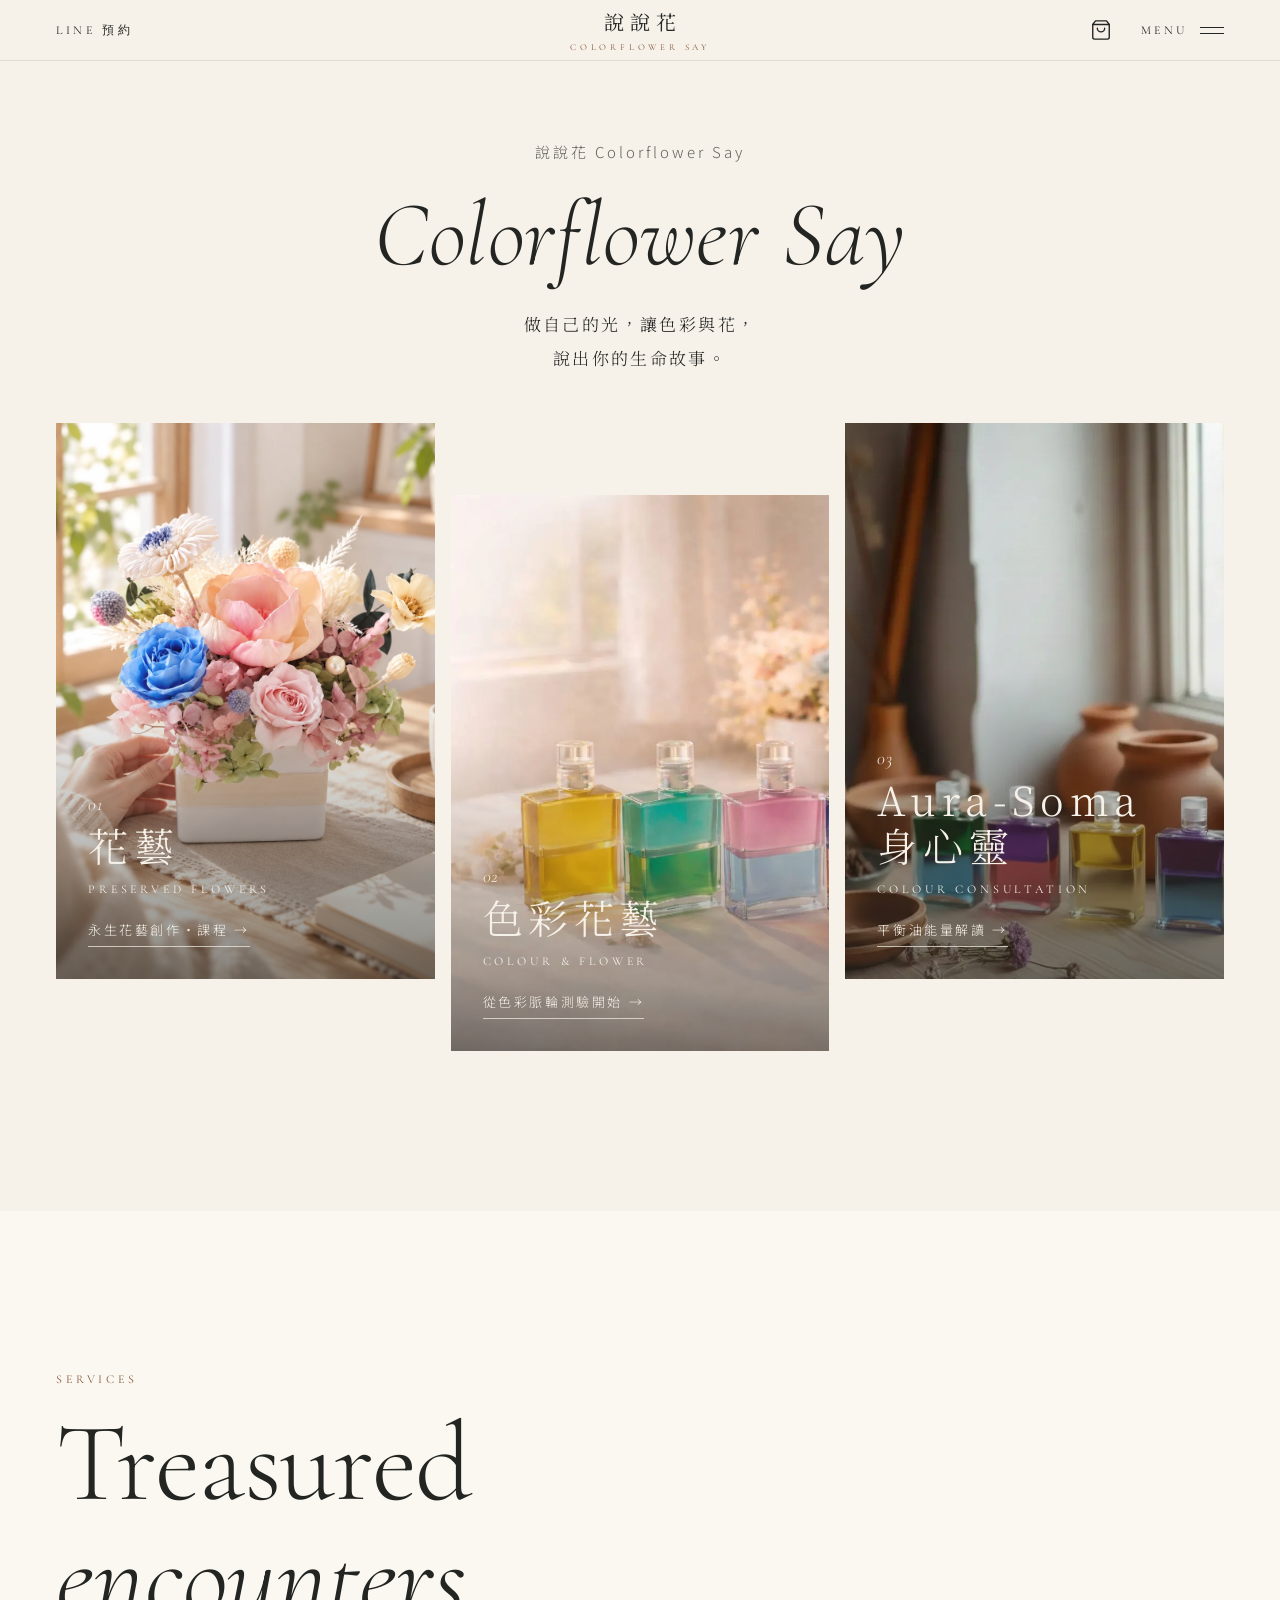
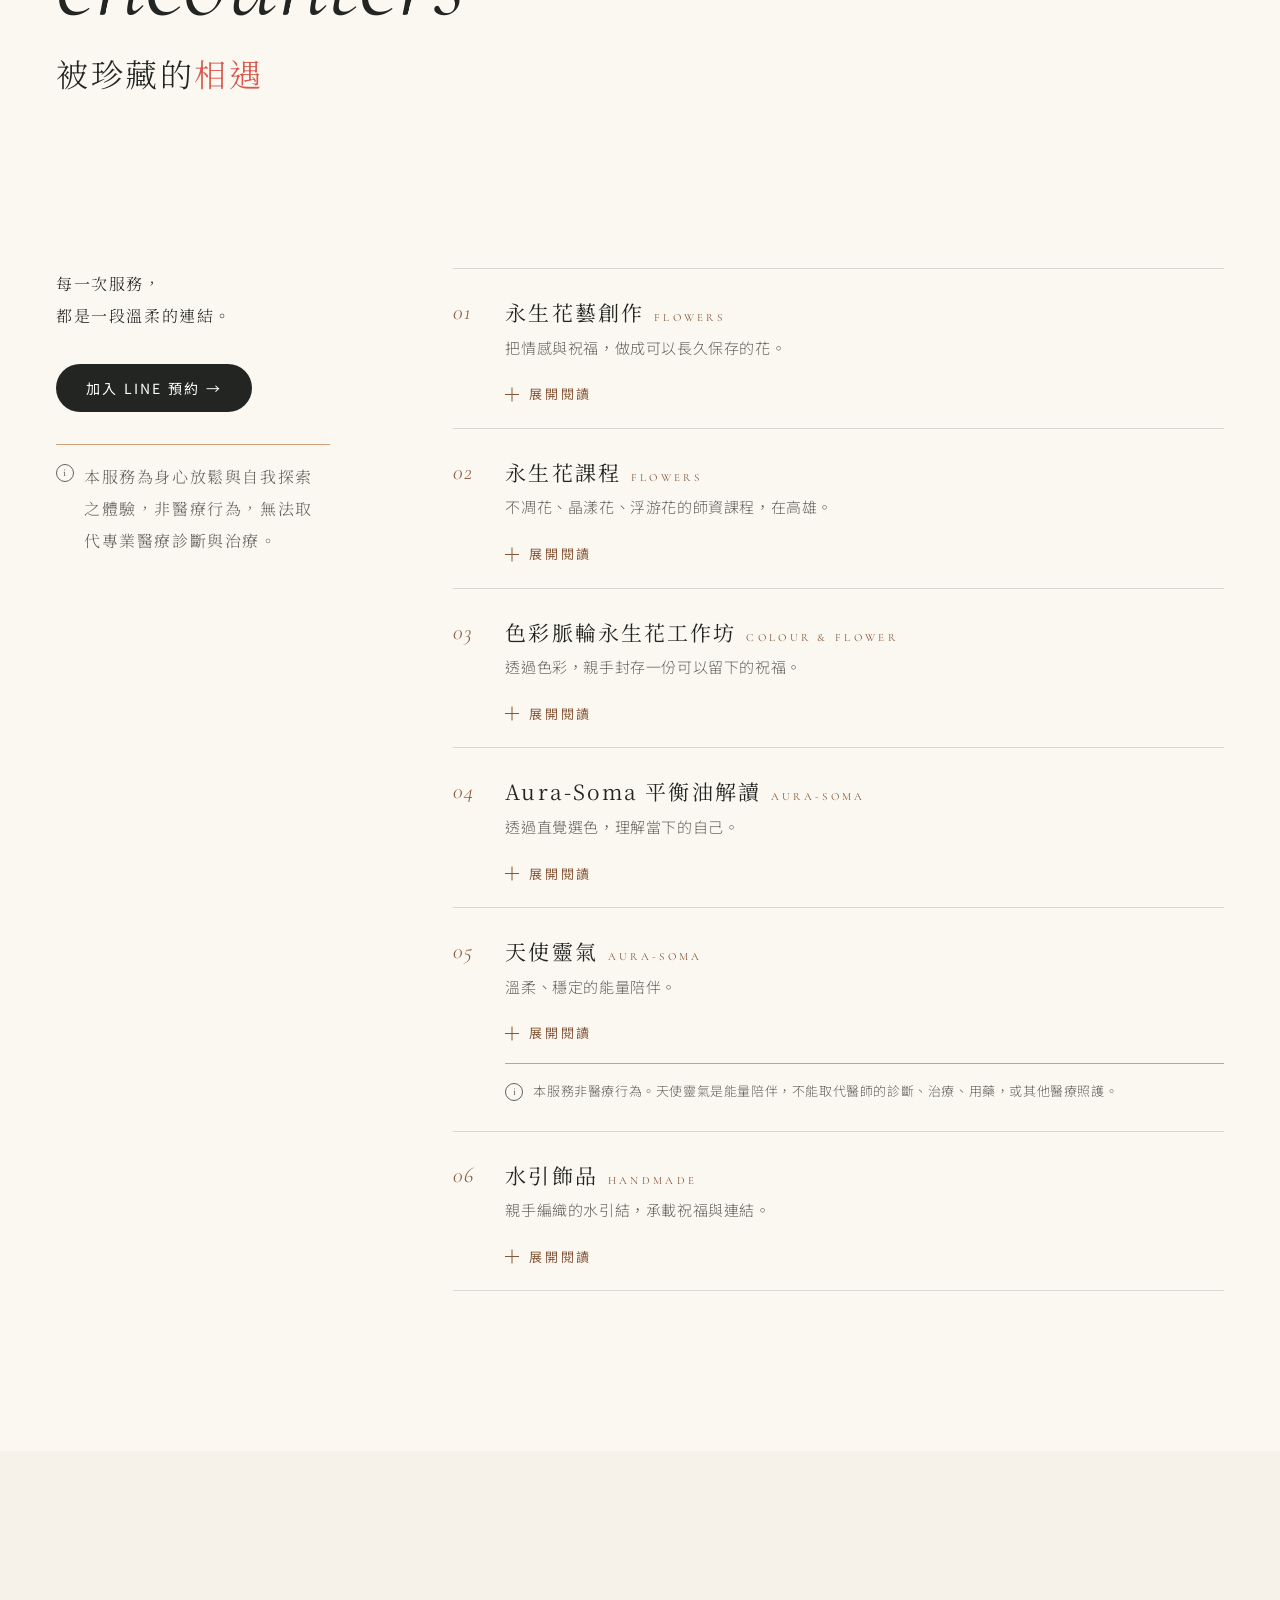
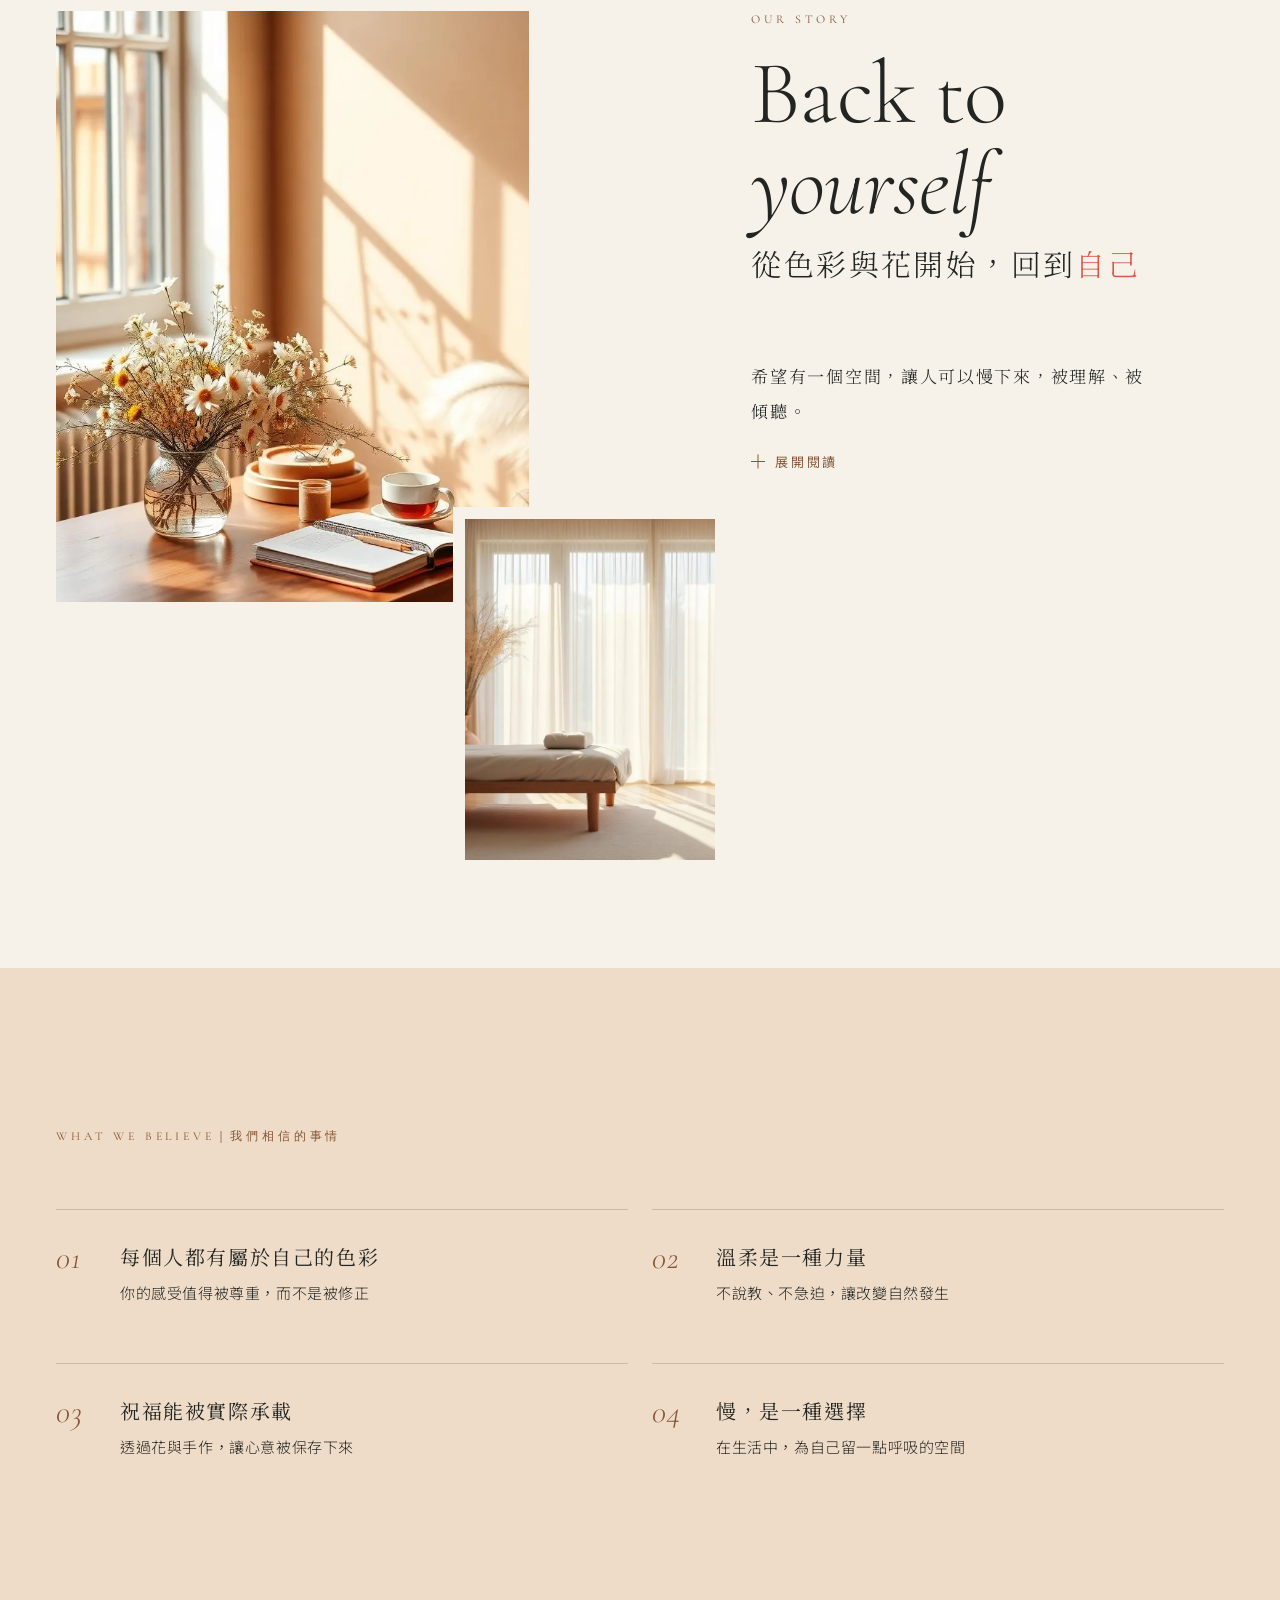
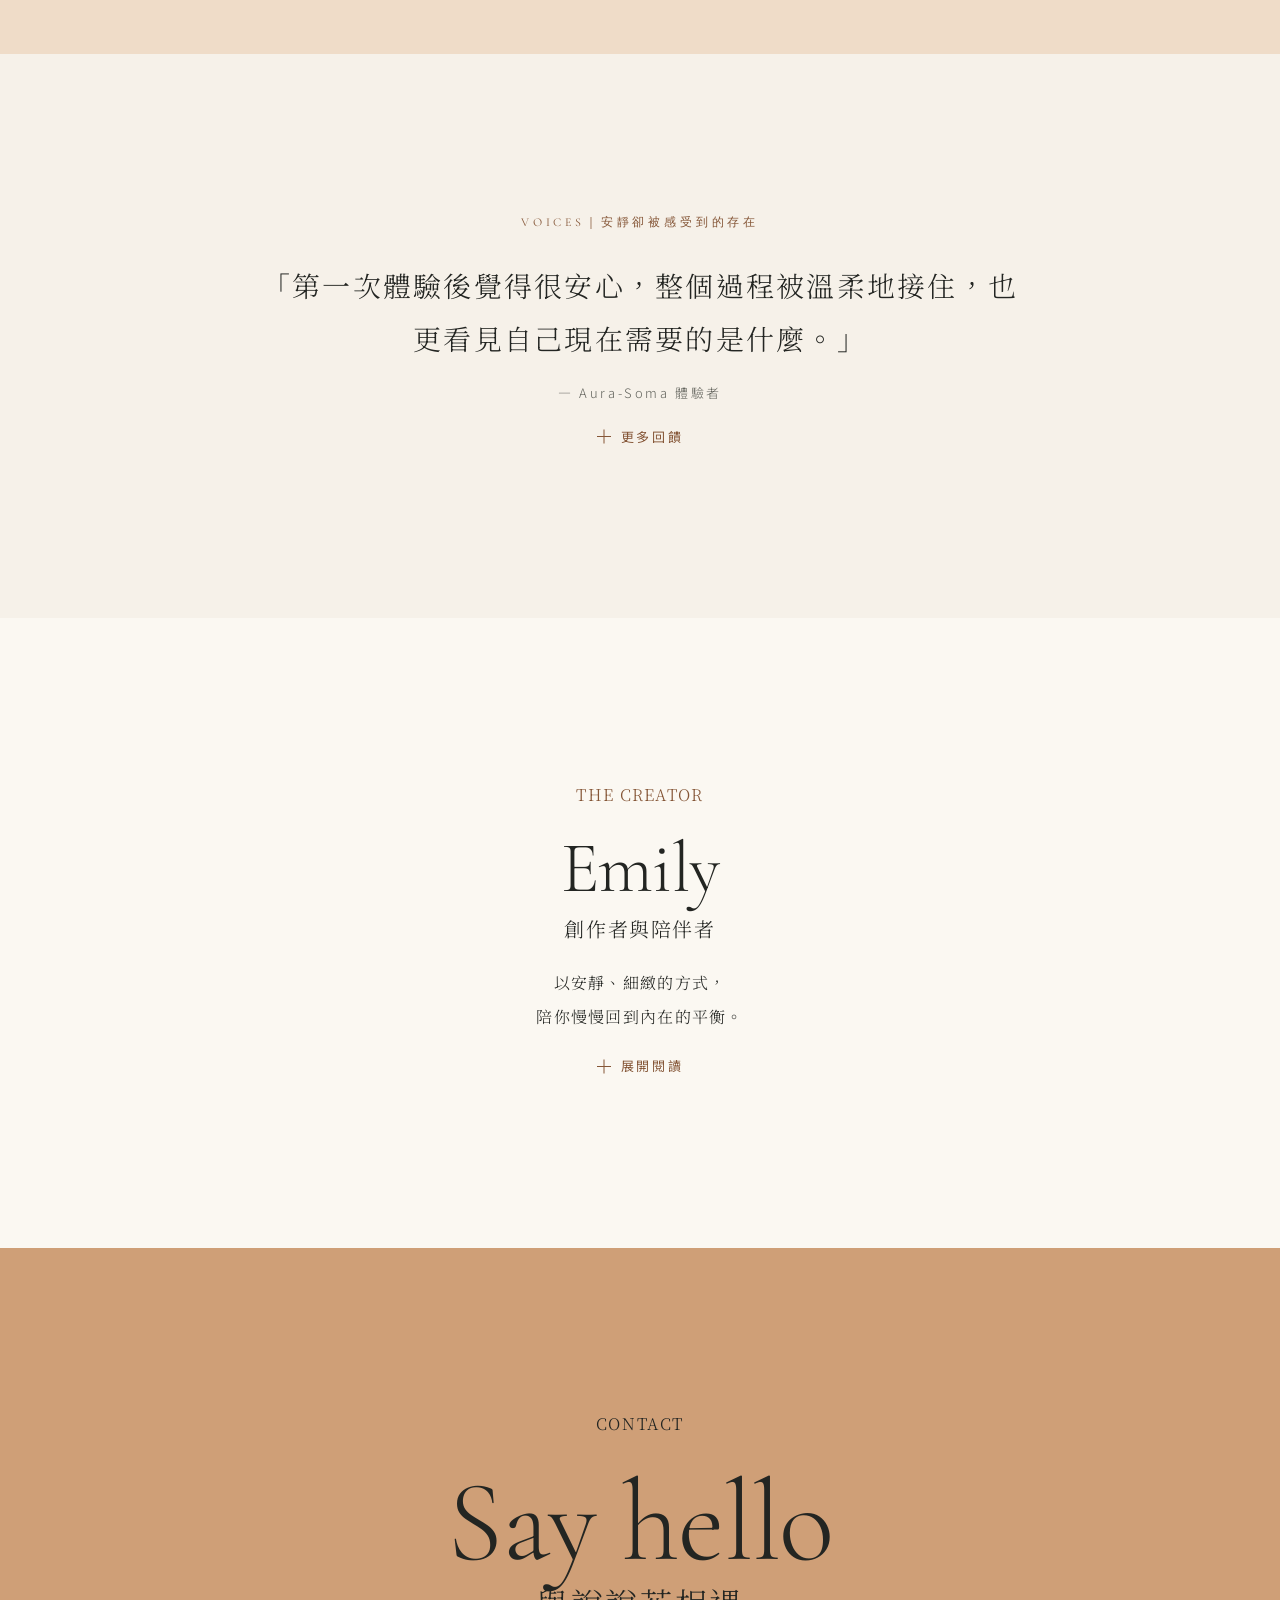
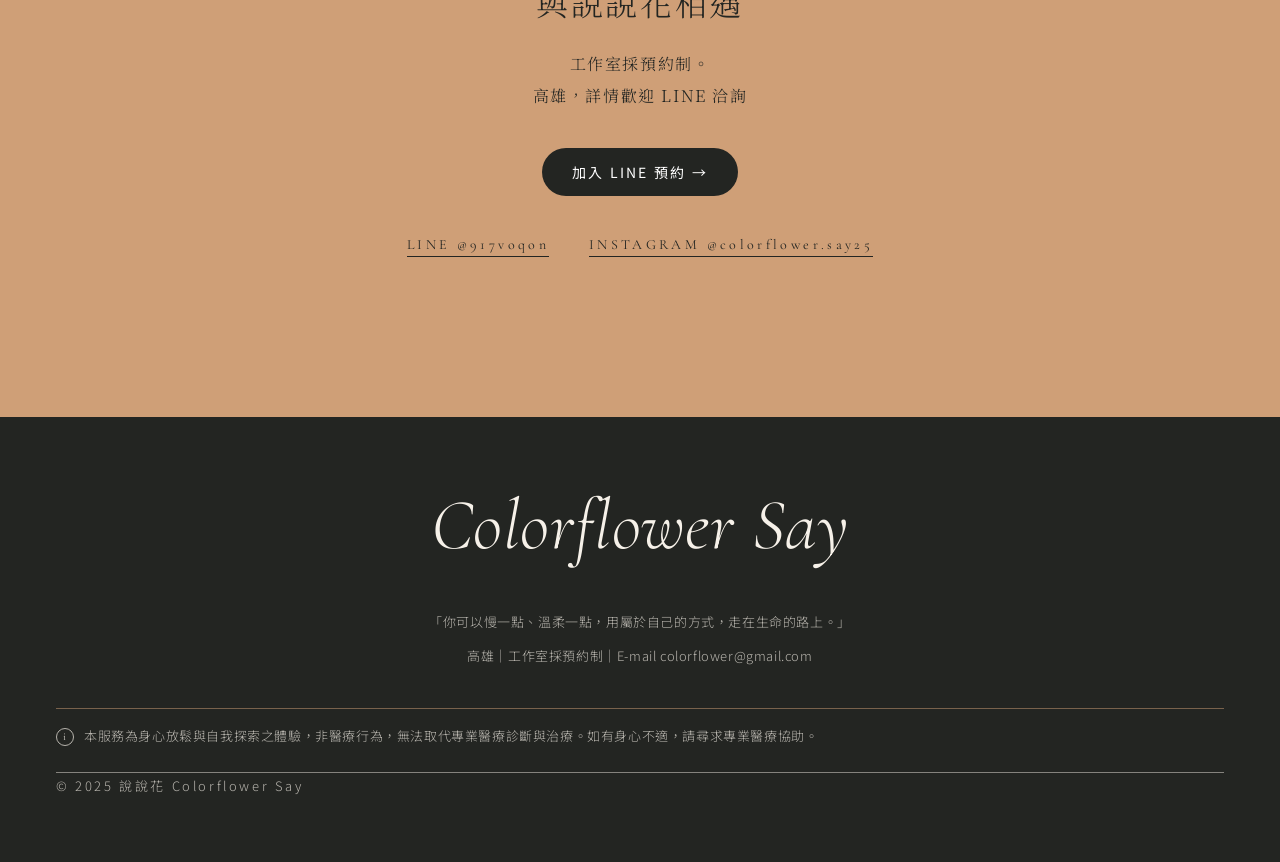
==== index.html @ 4d7b53c0 "Use colorflower@gmail.com for the studio contact email. Replace the previous address in JSON-LD, mai" ====
<!doctype html>
<html lang="zh-TW" data-root="">
  <head>
    <meta charset="UTF-8">
    <meta name="viewport" content="width=device-width, initial-scale=1.0, viewport-fit=cover">
    <script>
      (function () {
        var ua = navigator.userAgent || "";
        var mobile = /Android|iPhone|iPad|iPod|Mobile|Windows Phone|Line\/|FBAN|FBAV|FB_IAB|Instagram/i.test(ua) || (/Macintosh/.test(ua) && navigator.maxTouchPoints > 1);
        if (mobile) document.documentElement.classList.add("is-mobile");
      })();
    </script>
    <title>說說花 Colorflower Say - 做自己的光，讓色彩與花說出你的生命故事</title>
    <meta name="description" content="說說花在高雄，結合色彩能量、永生花（不凋花）手作 DIY 與祝福。透過 Aura-Soma、天使靈氣與水引，也有色彩測驗陪伴你認識自己、整理心緒。">
    <meta name="author" content="說說花 Colorflower Say">
    <meta name="p:domain_verify" content="dd0c061ab130ff6da00efb555382fbee">
    <link rel="canonical" href="https://j106226-star.github.io/colorflower-say-static/">
    <meta property="og:type" content="website">
    <meta property="og:url" content="https://j106226-star.github.io/colorflower-say-static/">
    <meta property="og:title" content="說說花 Colorflower Say - 做自己的光">
    <meta property="og:description" content="高雄的色彩能量、永生花（不凋花）手作與祝福品牌，陪伴你認識自己、整理心緒。">
    <meta property="og:image" content="https://j106226-star.github.io/colorflower-say-static/images/og-image.jpg">
    <meta property="og:image:width" content="1200">
    <meta property="og:image:height" content="630">
    <meta property="og:locale" content="zh_TW">
    <meta name="twitter:card" content="summary_large_image">
    <meta name="twitter:title" content="說說花 Colorflower Say - 做自己的光">
    <meta name="twitter:description" content="高雄的色彩能量、永生花（不凋花）手作與祝福品牌，陪伴你認識自己、整理心緒。">
    <meta name="twitter:image" content="https://j106226-star.github.io/colorflower-say-static/images/og-image.jpg">
    <link rel="icon" href="favicon.ico">
    <script type="application/ld+json">{"@context":"https://schema.org","@type":["LocalBusiness","Organization"],"@id":"https://j106226-star.github.io/colorflower-say-static/#organization","name":"說說花 Colorflower Say","url":"https://j106226-star.github.io/colorflower-say-static/","image":"https://j106226-star.github.io/colorflower-say-static/images/og-image.jpg","description":"說說花是高雄的服務型工作室，結合色彩能量、永生花（不凋花）手作與祝福。服務範圍在高雄，詳情歡迎 LINE 洽詢。","email":"colorflower@gmail.com","areaServed":{"@type":"City","name":"高雄"},"contactPoint":{"@type":"ContactPoint","contactType":"customer support","name":"LINE @917voqon","url":"https://line.me/R/ti/p/@917voqon","availableLanguage":"zh-TW"},"sameAs":["https://www.instagram.com/colorflower.say25","https://www.facebook.com/colorflowersay"]}</script>
    <script type="application/ld+json">{"@context":"https://schema.org","@type":"BreadcrumbList","itemListElement":[{"@type":"ListItem","position":1,"name":"首頁","item":"https://j106226-star.github.io/colorflower-say-static/"}]}</script>
    <link rel="preconnect" href="https://fonts.googleapis.com">
    <link rel="preconnect" href="https://fonts.gstatic.com" crossorigin>
    <link href="https://fonts.googleapis.com/css2?family=Cormorant+Garamond:ital,wght@0,300;0,400;0,500;1,300;1,400&family=Noto+Sans+TC:wght@300;400;500&family=Noto+Serif+TC:wght@300;400;500&display=swap" rel="stylesheet">
    <link rel="stylesheet" href="assets/site.css">
    <link rel="stylesheet" href="assets/home.css">
  </head>
  <body data-page="home">
    <header class="v4-nav">
      <div class="v4-wrap">
        <a class="v4-side" href="https://line.me/R/ti/p/@917voqon" target="_blank" rel="noopener noreferrer">LINE 預約</a>
        <a class="v4-wordmark" href="#top"><b>說說花</b><small>COLORFLOWER SAY</small></a>
        <div class="v4-nav-end">
          <a class="v4-cart" data-cart-link href="cart/" aria-label="購物車">
            <svg xmlns="http://www.w3.org/2000/svg" viewBox="0 0 24 24" fill="none" stroke="currentColor" stroke-width="1.5" stroke-linecap="round" stroke-linejoin="round" aria-hidden="true">
              <path d="M6 2 3 6v14a2 2 0 0 0 2 2h14a2 2 0 0 0 2-2V6l-3-4Z" />
              <path d="M3 6h18" />
              <path d="M16 10a4 4 0 0 1-8 0" />
            </svg>
            <span class="cart-badge" data-cart-badge hidden>0</span>
          </a>
          <button class="v4-menu-btn" id="menuOpen" type="button" aria-expanded="false" aria-controls="menu"><span>MENU</span><i></i></button>
        </div>
      </div>
    </header>

    <div class="v4-overlay" id="menu" role="dialog" aria-modal="true" aria-label="網站選單" inert>
      <div class="v4-wrap">
        <div class="v4-top">
          <span class="v4-label">Menu</span>
          <button class="v4-close" id="menuClose" type="button">CLOSE ✕</button>
        </div>
        <div class="v4-cats">
          <div class="v4-cat">
            <span class="no">01</span>
            <h2><a href="preserved-flower-courses/">Flowers</a></h2>
            <span class="v4-tc">花藝</span>
            <ul>
              <li><a href="#service-2">永生花藝創作</a></li>
              <li><a href="preserved-flower-courses/">永生花課程</a></li>
              <li><a href="mizuhiki/">水引手作飾品</a></li>
            </ul>
          </div>
          <div class="v4-cat">
            <span class="no">02</span>
            <h2><a href="chakra-quiz/">Colour &amp; Flower</a></h2>
            <span class="v4-tc">色彩花藝</span>
            <ul>
              <li><a href="chakra-quiz/">色彩脈輪測驗</a></li>
              <li><a href="preserved-flower-workshop/">【色彩脈輪 X 永生花】身心能量美學工作坊</a></li>
            </ul>
          </div>
          <div class="v4-cat">
            <span class="no">03</span>
            <h2><a href="aura-soma/">Aura-Soma</a></h2>
            <span class="v4-tc">身心靈</span>
            <ul>
              <li><a href="aura-soma/">Aura-Soma 平衡油能量解讀</a></li>
              <li><a href="angel-reiki/">天使靈氣能量療癒</a></li>
            </ul>
          </div>
        </div>
        <div class="v4-more-links">
          <a href="#story">品牌故事</a>
          <a href="#team">關於創作者</a>
          <a href="#contact">聯絡我們</a>
          <a href="https://www.instagram.com/colorflower.say25" target="_blank" rel="noopener noreferrer">Instagram</a>
        </div>
      </div>
    </div>

    <main id="top">
      <section class="v4-intro" id="hero">
        <div class="v4-wrap">
          <h1>說說花 Colorflower Say</h1>
          <p class="v4-big">Colorflower Say</p>
          <p class="v4-lead">做自己的光，讓色彩與花，<br>說出你的生命故事。</p>
        </div>
      </section>

      <div class="v4-wrap v4-panels">
        <a class="v4-panel" href="preserved-flower-courses/">
          <img src="images/flower-hero.webp" alt="窗邊桌上的粉藍永生花盆花">
          <div class="v4-cap">
            <span class="no">01</span>
            <h2>花藝</h2>
            <span class="en">Preserved Flowers</span><br>
            <span class="v4-go">永生花藝創作・課程 →</span>
          </div>
        </a>
        <a class="v4-panel mid" href="chakra-quiz/">
          <img src="images/hero.webp" alt="花材旁的彩油瓶">
          <div class="v4-cap">
            <span class="no">02</span>
            <h2>色彩花藝</h2>
            <span class="en">Colour &amp; Flower</span><br>
            <span class="v4-go">從色彩脈輪測驗開始 →</span>
          </div>
        </a>
        <a class="v4-panel" href="aura-soma/">
          <img src="images/achievements.webp" alt="陶器旁的彩油瓶">
          <div class="v4-cap">
            <span class="no">03</span>
            <h2>Aura-Soma<br>身心靈</h2>
            <span class="en">Colour Consultation</span><br>
            <span class="v4-go">平衡油能量解讀 →</span>
          </div>
        </a>
      </div>

      <section class="v4-section v4-services" id="achievements">
        <div class="v4-wrap v4-grid">
          <div class="v4-svc-head">
            <p class="v4-label">Services</p>
            <h2 class="v4-display">Treasured<br><em>encounters</em><span class="v4-tc">被珍藏的<span class="v4-coral">相遇</span></span></h2>
          </div>
          <div class="v4-svc-side">
            <div class="in">
              <p>每一次服務，<br>都是一段溫柔的連結。</p>
              <a class="v4-btn" href="https://line.me/R/ti/p/@917voqon" target="_blank" rel="noopener noreferrer">加入 LINE 預約 →</a>
              <p class="v4-disclaimer" style="margin:32px 0 0">本服務為身心放鬆與自我探索之體驗，非醫療行為，無法取代專業醫療診斷與治療。</p>
            </div>
          </div>
          <div class="v4-svc-list">
            <article class="v4-svc" id="service-2">
              <span class="no">01</span>
              <div>
                <h3>永生花藝創作<span class="v4-cat-tag">Flowers</span></h3>
                <p class="v4-teaser">把情感與祝福，做成可以長久保存的花。</p>
                <div class="v4-more" id="m1"><div><div class="v4-more-inner">
                  <p>以永生花為媒介，將情感與祝福化為可長久保存的作品。不只是送禮，更是一份被珍藏的心意。</p>
                  <p>適合用於：</p>
                  <ul>
                    <li>生日、紀念日、婚禮、畢業</li>
                    <li>自我療癒、空間佈置</li>
                    <li>傳遞難以說出口的情感</li>
                  </ul>
                  <div class="v4-acts">
                    <a class="v4-link" href="preserved-flower-courses/">花藝 →</a>
                    <a class="v4-link" href="https://line.me/R/ti/p/@917voqon" target="_blank" rel="noopener noreferrer">LINE 預約 →</a>
                  </div>
                </div></div></div>
                <button class="v4-toggle" type="button" aria-expanded="false" aria-controls="m1"><i></i><span>展開閱讀</span></button>
              </div>
            </article>
            <article class="v4-svc" id="service-courses">
              <span class="no">02</span>
              <div>
                <h3>永生花課程<span class="v4-cat-tag">Flowers</span></h3>
                <p class="v4-teaser">不凋花、晶漾花、浮游花的師資課程，在高雄。</p>
                <div class="v4-more" id="m2"><div><div class="v4-more-inner">
                  <p>日本 UDS 不凋花協會認證的師資課程，由認證講師 Emily 在高雄授課。包含不凋花製作、晶漾花與浮游花認證課程。</p>
                  <p>費用、時數與開課時間，詳情歡迎 LINE 洽詢。</p>
                  <div class="v4-acts">
                    <a class="v4-link" href="preserved-flower-courses/">課程介紹 →</a>
                    <a class="v4-link" href="https://line.me/R/ti/p/@917voqon" target="_blank" rel="noopener noreferrer">LINE 預約 →</a>
                  </div>
                </div></div></div>
                <button class="v4-toggle" type="button" aria-expanded="false" aria-controls="m2"><i></i><span>展開閱讀</span></button>
              </div>
            </article>
            <article class="v4-svc" id="service-0">
              <span class="no">03</span>
              <div>
                <h3>色彩脈輪永生花工作坊<span class="v4-cat-tag">Colour &amp; Flower</span></h3>
                <p class="v4-teaser">透過色彩，親手封存一份可以留下的祝福。</p>
                <div class="v4-more" id="m3"><div><div class="v4-more-inner">
                  <p>【色彩脈輪 X 永生花】身心能量美學工作坊。結合「脈輪能量」與「色彩心理」，把妳當下所需的狀態，轉化為實體的美學作品，長久陪伴妳的生活空間。</p>
                  <p>這堂課特別適合：</p>
                  <ul>
                    <li>追求內在成長的探索者</li>
                    <li>需要心靈留白的專業人士</li>
                    <li>重視生活美學的自媒體／品牌主</li>
                    <li>正處於人生新篇章的妳</li>
                  </ul>
                  <div class="v4-acts">
                    <a class="v4-link" href="preserved-flower-workshop/">工作坊介紹 →</a>
                    <a class="v4-link" href="https://line.me/R/ti/p/@917voqon" target="_blank" rel="noopener noreferrer">LINE 預約 →</a>
                  </div>
                </div></div></div>
                <button class="v4-toggle" type="button" aria-expanded="false" aria-controls="m3"><i></i><span>展開閱讀</span></button>
              </div>
            </article>
            <article class="v4-svc" id="service-1">
              <span class="no">04</span>
              <div>
                <h3>Aura-Soma 平衡油解讀<span class="v4-cat-tag">Aura-Soma</span></h3>
                <p class="v4-teaser">透過直覺選色，理解當下的自己。</p>
                <div class="v4-more" id="m4"><div><div class="v4-more-inner">
                  <p>透過直覺選色，理解當下的情緒狀態、內在課題與生命流動，是一段回到自己的旅程。</p>
                  <p>適合你，如果你：</p>
                  <ul>
                    <li>正處人生轉換期、情緒卡關</li>
                    <li>想更認識自己、理解內在狀態</li>
                    <li>希望被陪伴，而不是被評斷</li>
                  </ul>
                  <div class="v4-acts">
                    <a class="v4-link" href="aura-soma/">Aura-Soma →</a>
                    <a class="v4-link" href="https://line.me/R/ti/p/@917voqon" target="_blank" rel="noopener noreferrer">LINE 預約 →</a>
                  </div>
                </div></div></div>
                <button class="v4-toggle" type="button" aria-expanded="false" aria-controls="m4"><i></i><span>展開閱讀</span></button>
              </div>
            </article>
            <article class="v4-svc" id="service-3">
              <span class="no">05</span>
              <div>
                <h3>天使靈氣<span class="v4-cat-tag">Aura-Soma</span></h3>
                <p class="v4-teaser">溫柔、穩定的能量陪伴。</p>
                <div class="v4-more" id="m5"><div><div class="v4-more-inner">
                  <p>溫柔、穩定的能量陪伴方式，協助釋放壓力、安撫情緒。</p>
                  <p>適合你，如果你：</p>
                  <ul>
                    <li>長期感到疲累、緊繃或情緒低落</li>
                    <li>正在經歷失落、轉換或療癒期</li>
                    <li>想被溫柔支持，卻不想被過度干擾</li>
                  </ul>
                  <div class="v4-acts">
                    <a class="v4-link" href="angel-reiki/">天使靈氣 →</a>
                    <a class="v4-link" href="https://line.me/R/ti/p/@917voqon" target="_blank" rel="noopener noreferrer">LINE 預約 →</a>
                  </div>
                </div></div></div>
                <button class="v4-toggle" type="button" aria-expanded="false" aria-controls="m5"><i></i><span>展開閱讀</span></button>
                <p class="v4-disclaimer" style="margin:8px 0 16px">本服務非醫療行為。天使靈氣是能量陪伴，不能取代醫師的診斷、治療、用藥，或其他醫療照護。</p>
              </div>
            </article>
            <article class="v4-svc" id="service-4">
              <span class="no">06</span>
              <div>
                <h3>水引飾品<span class="v4-cat-tag">Handmade</span></h3>
                <p class="v4-teaser">親手編織的水引結，承載祝福與連結。</p>
                <div class="v4-more" id="m6"><div><div class="v4-more-inner">
                  <p>源自日本的水引結，象徵連結、祝福與緣分。每一件飾品，都是親手編織的心意。</p>
                  <ul>
                    <li>日系簡約、溫柔有力量</li>
                    <li>適合送禮或陪伴自己的小物</li>
                    <li>每一款都蘊含祝福寓意</li>
                  </ul>
                  <div class="v4-acts">
                    <a class="v4-link" href="mizuhiki/">水引飾品 →</a>
                    <a class="v4-link" href="https://line.me/R/ti/p/@917voqon" target="_blank" rel="noopener noreferrer">LINE 預約 →</a>
                  </div>
                </div></div></div>
                <button class="v4-toggle" type="button" aria-expanded="false" aria-controls="m6"><i></i><span>展開閱讀</span></button>
              </div>
            </article>
          </div>
        </div>
      </section>

      <section class="v4-section v4-story" id="story">
        <div class="v4-wrap v4-grid">
          <div class="a"><img src="images/contact.webp" alt="窗光下的木桌與花"></div>
          <div class="b"><img src="images/press.webp" alt="說說花工作室空間" style="object-position:30% 50%"></div>
          <div class="copy">
            <p class="v4-label">Our Story</p>
            <h2 class="v4-display">Back to<br><em>yourself</em><span class="v4-tc">從色彩與花開始，回到<span class="v4-coral">自己</span></span></h2>
            <p class="v4-lead">希望有一個空間，讓人可以慢下來，被理解、被傾聽。</p>
            <div class="v4-more" id="m7"><div><div class="v4-more-inner">
              <p>說說花，是一個結合 Aura-Soma 色彩能量、永生花藝創作與手作祝福的療癒品牌。陪伴你認識自己、整理心緒，為重要的時刻留下溫柔而長久的記憶。</p>
              <p>說說花誕生於對「溫柔陪伴」的相信。當人生走到轉彎處，當情緒無法被好好說出口，我們希望有一個空間，讓人可以慢下來。</p>
              <p>在說說花，色彩不只是顏色，花也不只是裝飾，而是一段與自己對話、與生命和解的過程。</p>
            </div></div></div>
            <button class="v4-toggle" type="button" aria-expanded="false" aria-controls="m7"><i></i><span>展開閱讀</span></button>
          </div>
        </div>
      </section>

      <section class="v4-section v4-beliefs" id="values">
        <div class="v4-wrap v4-grid">
          <p class="v4-label">What We Believe｜我們相信的事情</p>
          <div class="v4-bel"><span class="no">01</span><h3>每個人都有屬於自己的色彩</h3><p>你的感受值得被尊重，而不是被修正</p></div>
          <div class="v4-bel"><span class="no">02</span><h3>溫柔是一種力量</h3><p>不說教、不急迫，讓改變自然發生</p></div>
          <div class="v4-bel"><span class="no">03</span><h3>祝福能被實際承載</h3><p>透過花與手作，讓心意被保存下來</p></div>
          <div class="v4-bel"><span class="no">04</span><h3>慢，是一種選擇</h3><p>在生活中，為自己留一點呼吸的空間</p></div>
        </div>
      </section>

      <section class="v4-section v4-voices" id="voices">
        <div class="v4-wrap v4-grid">
          <div class="q">
            <p class="v4-label" style="margin-bottom:28px">Voices｜安靜卻被感受到的存在</p>
            <blockquote>「第一次體驗後覺得很安心，整個過程被溫柔地接住，也更看見自己現在需要的是什麼。」</blockquote>
            <p class="v4-small">— Aura-Soma 體驗者</p>
            <div class="v4-more" id="m8"><div><div class="v4-more-inner">
              <blockquote>「永生花藝作品比想像中更細膩，收到後一直放在房間裡，每次看到都會想起那份被祝福的感覺。」</blockquote>
              <p class="v4-small">— 永生花創作顧客</p>
              <blockquote>「Emily 的陪伴很自然，不會有壓力，反而像是在一個很安靜的空間裡慢慢整理好自己的心。」</blockquote>
              <p class="v4-small">— 工作坊參與者</p>
            </div></div></div>
            <button class="v4-toggle" type="button" aria-expanded="false" aria-controls="m8"><i></i><span>更多回饋</span></button>
          </div>
        </div>
      </section>

      <section class="v4-section v4-emily" id="team">
        <div class="v4-wrap v4-grid">
          <div class="in">
            <p class="v4-label">The Creator</p>
            <h2 class="v4-display">Emily<span class="v4-tc">創作者與陪伴者</span></h2>
            <p>以安靜、細緻的方式，<br>陪你慢慢回到內在的平衡。</p>
            <div class="v4-more" id="m9"><div><div class="v4-more-inner">
              <p>說說花由一位長期投入色彩能量、永生花藝創作與手作祝福的創作者經營。</p>
              <p>以安靜、細緻的方式，陪伴每一位來到說說花的人，在安全與不被打擾的狀態中，慢慢回到內在的平衡。</p>
              <p>不追求快速的解答，而是珍視每一段相遇的過程。在這裡，你可以放下防備，用自己的節奏，探索內在的色彩與光芒。</p>
            </div></div></div>
            <button class="v4-toggle" type="button" aria-expanded="false" aria-controls="m9"><i></i><span>展開閱讀</span></button>
          </div>
        </div>
      </section>

      <section class="v4-section v4-contact" id="contact">
        <div class="v4-wrap">
          <p class="v4-label">Contact</p>
          <h2 class="v4-display">Say hello<span class="v4-tc">與說說花相遇</span></h2>
          <p>工作室採預約制。<br>高雄，詳情歡迎 LINE 洽詢</p>
          <div style="margin-top:36px"><a class="v4-btn" href="https://line.me/R/ti/p/@917voqon" target="_blank" rel="noopener noreferrer">加入 LINE 預約 →</a></div>
          <div class="v4-chan">
            <a href="https://line.me/R/ti/p/@917voqon" target="_blank" rel="noopener noreferrer">LINE @917voqon</a>
            <a href="https://www.instagram.com/colorflower.say25" target="_blank" rel="noopener noreferrer">INSTAGRAM @colorflower.say25</a>
          </div>
        </div>
      </section>
    </main>

    <footer class="v4-foot">
      <div class="v4-wrap">
        <p class="big">Colorflower Say</p>
        <div class="cols">
          <p>「你可以慢一點、溫柔一點，用屬於自己的方式，走在生命的路上。」</p>
          <p>高雄｜工作室採預約制｜E-mail <a href="mailto:colorflower@gmail.com">colorflower@gmail.com</a></p>
        </div>
        <p class="v4-disclaimer">本服務為身心放鬆與自我探索之體驗，非醫療行為，無法取代專業醫療診斷與治療。如有身心不適，請尋求專業醫療協助。</p>
        <p class="legal">© 2025 說說花 Colorflower Say</p>
      </div>
    </footer>

    <a id="floating-cart" class="floating-cart" hidden href="cart/" aria-label="前往購物車，0 件">前往購物車<span data-floating-count>0</span></a>
    <script src="assets/site.js" defer></script>
    <script>
      (function () {
        var menu = document.getElementById("menu");
        var openBtn = document.getElementById("menuOpen");
        var closeBtn = document.getElementById("menuClose");
        function focusables() {
          return Array.prototype.slice.call(menu.querySelectorAll("a, button")).filter(function (el) {
            return !el.hasAttribute("disabled");
          });
        }
        function setMenu(open) {
          menu.classList.toggle("open", open);
          menu.inert = !open;
          openBtn.setAttribute("aria-expanded", open ? "true" : "false");
          document.body.style.overflow = open ? "hidden" : "";
          if (open) closeBtn.focus();
          else openBtn.focus();
        }
        openBtn.addEventListener("click", function () { setMenu(true); });
        closeBtn.addEventListener("click", function () { setMenu(false); });
        menu.querySelectorAll("a").forEach(function (a) {
          a.addEventListener("click", function () { setMenu(false); });
        });
        document.addEventListener("keydown", function (e) {
          if (!menu.classList.contains("open")) return;
          if (e.key === "Escape") {
            setMenu(false);
            return;
          }
          if (e.key !== "Tab") return;
          var items = focusables();
          if (!items.length) return;
          var first = items[0];
          var last = items[items.length - 1];
          if (e.shiftKey && document.activeElement === first) {
            e.preventDefault();
            last.focus();
          } else if (!e.shiftKey && document.activeElement === last) {
            e.preventDefault();
            first.focus();
          }
        });

        document.querySelectorAll(".v4-toggle").forEach(function (button) {
          var panel = document.getElementById(button.getAttribute("aria-controls"));
          var label = button.querySelector("span");
          var original = label.textContent;
          panel.inert = true;
          button.addEventListener("click", function () {
            var open = button.getAttribute("aria-expanded") !== "true";
            button.setAttribute("aria-expanded", open ? "true" : "false");
            panel.classList.toggle("open", open);
            panel.inert = !open;
            label.textContent = open ? "收合" : original;
          });
        });
      })();
    </script>
  </body>
</html>
---- assets/site.css ----
/* 說說花 Colorflower Say — static preview
   Visual tokens match the React site (src/index.css). */

:root {
  --background: 36 33% 97%;
  --foreground: 0 0% 24%;
  --card: 36 33% 97%;
  --primary: 27 48% 64%;
  --primary-foreground: 36 33% 97%;
  --secondary: 200 14% 65%;
  --muted: 36 20% 92%;
  --muted-foreground: 0 0% 40%;
  --border: 36 20% 88%;
  --ring: 27 48% 64%;
  --shadow-soft: 0 2px 8px rgba(0, 0, 0, 0.06);
  --shadow-medium: 0 4px 16px rgba(0, 0, 0, 0.08);
  --shadow-hover: 0 8px 24px rgba(0, 0, 0, 0.1);
  --font-heading: "Poppins", "Noto Sans TC", "WenQuanYi Micro Hei", sans-serif;
  --font-body: "Inter", "Noto Sans TC", "WenQuanYi Micro Hei", sans-serif;
  --header-offset: 4.5rem;
}

*,
*::before,
*::after { box-sizing: border-box; }

html { scroll-behavior: smooth; }

body {
  margin: 0;
  min-height: 100vh;
  background: hsl(var(--background));
  color: hsl(var(--foreground));
  font-family: var(--font-body);
  font-weight: 400;
  line-height: 1.6;
  -webkit-font-smoothing: antialiased;
}

img { max-width: 100%; height: auto; }

button, input, textarea { font-family: inherit; }

a { color: inherit; }

h1, h2, h3, h4 { font-family: var(--font-heading); font-weight: 600; line-height: 1.25; }

p { margin: 0; }

.sr-only {
  position: absolute;
  width: 1px;
  height: 1px;
  padding: 0;
  margin: -1px;
  overflow: hidden;
  clip: rect(0, 0, 0, 0);
  white-space: nowrap;
  border: 0;
}

.icon { width: 1.5rem; height: 1.5rem; stroke-width: 1.5; flex-shrink: 0; }
.icon-sm { width: 1.25rem; height: 1.25rem; }
.icon-xs { width: 1rem; height: 1rem; }
.icon-lg { width: 1.75rem; height: 1.75rem; }

.container {
  width: 100%;
  max-width: 1280px;
  margin-inline: auto;
  padding-inline: 1.5rem;
}

.section-container {
  width: min(1280px, 100%);
  margin-inline: auto;
  padding: 3rem 1.5rem;
}

.section-container.narrow { max-width: 56rem; }
.section-container.mid { max-width: 48rem; }

@media (min-width: 768px) {
  .section-container { padding-block: 4rem; }
}

.section-title {
  font-size: 1.875rem;
  margin: 0.5rem 0 1.5rem;
  color: hsl(var(--foreground));
}

@media (min-width: 768px) {
  .section-title { font-size: 2.25rem; }
}

.eyebrow {
  display: inline-block;
  font-size: 0.875rem;
  font-weight: 500;
  letter-spacing: 0.08em;
  text-transform: uppercase;
  color: hsl(var(--primary));
}

.muted { color: hsl(var(--muted-foreground)); }
.lead { font-size: 1rem; }
@media (min-width: 768px) { .lead { font-size: 1.125rem; } }

.stack { display: grid; gap: 1.5rem; }
.stack > * { min-width: 0; }

.band {
  background: color-mix(in srgb, hsl(var(--muted)) 30%, hsl(var(--background)));
}

.card {
  background: hsl(var(--card));
  border: 1px solid color-mix(in srgb, hsl(var(--border)) 50%, transparent);
  border-radius: 0.5rem;
  box-shadow: var(--shadow-soft);
}

.card-hover { transition: transform 0.3s ease, box-shadow 0.3s ease; }
.card-hover:hover { transform: translateY(-4px); box-shadow: var(--shadow-hover); }

.prose-link { color: hsl(var(--primary)); text-underline-offset: 4px; }
.prose-link:hover { text-decoration: underline; }

.btn {
  display: inline-flex;
  align-items: center;
  justify-content: center;
  gap: 0.5rem;
  border-radius: 0.5rem;
  border: 1px solid transparent;
  font-weight: 500;
  text-decoration: none;
  cursor: pointer;
  line-height: 1.2;
  transition: opacity 0.2s ease, transform 0.2s ease, background 0.2s ease, color 0.2s ease;
}

.btn:focus-visible {
  outline: 2px solid hsl(var(--ring));
  outline-offset: 2px;
}

.btn:disabled { opacity: 0.5; cursor: not-allowed; }

.btn-sm { height: 2.25rem; padding: 0 0.75rem; font-size: 0.875rem; }
.btn-md { height: 2.5rem; padding: 0 1rem; font-size: 0.875rem; }
.btn-lg { height: 2.75rem; padding: 0 2rem; font-size: 1rem; }

.btn-primary {
  background: hsl(var(--primary));
  color: hsl(var(--primary-foreground));
}
.btn-primary:hover { opacity: 0.9; transform: translateY(-2px); }

.btn-solid {
  background: hsl(var(--primary));
  color: hsl(var(--primary-foreground));
}
.btn-solid:hover { background: color-mix(in srgb, hsl(var(--primary)) 90%, black); }

.btn-outline {
  background: hsl(var(--background));
  color: hsl(var(--foreground));
  border-color: hsl(var(--border));
}
.btn-outline:hover { background: hsl(var(--muted)); }

.btn-ghost {
  background: transparent;
  color: hsl(var(--foreground));
}
.btn-ghost:hover { background: hsl(var(--muted)); }

.btn-secondary {
  background: color-mix(in srgb, hsl(var(--secondary)) 20%, transparent);
  color: hsl(var(--foreground));
  border-color: color-mix(in srgb, hsl(var(--secondary)) 30%, transparent);
  padding-inline: 1.5rem;
}
.btn-secondary:hover { background: color-mix(in srgb, hsl(var(--secondary)) 30%, transparent); }

.btn-cart {
  border-radius: 999px;
  background: hsl(var(--foreground));
  color: hsl(var(--background));
}
.btn-cart:hover { background: color-mix(in srgb, hsl(var(--foreground)) 90%, white); color: hsl(var(--background)); }

.btn-pill-outline {
  border-radius: 999px;
  border-color: color-mix(in srgb, hsl(var(--foreground)) 40%, transparent);
  background: hsl(var(--background));
  color: hsl(var(--foreground));
}
.btn-pill-outline:hover { background: hsl(var(--muted)); color: hsl(var(--foreground)); }

.btn-row { display: flex; flex-direction: column; gap: 1rem; margin-top: 3rem; }
@media (min-width: 640px) {
  .btn-row { flex-direction: row; }
  .btn-row .btn-block-sm { width: auto; }
}
.btn-block-sm { width: 100%; }
@media (min-width: 640px) { .w-sm-auto { width: auto; } }

/* Header */
.home-nav {
  position: fixed;
  inset: 0 0 auto 0;
  z-index: 50;
  padding-top: env(safe-area-inset-top, 0px);
}

.nav-glass {
  position: absolute;
  inset: 0;
  z-index: -1;
  pointer-events: none;
  transition: background 0.3s ease, box-shadow 0.3s ease, border-color 0.3s ease;
}

.home-nav.is-scrolled .nav-glass {
  background: color-mix(in srgb, hsl(var(--background)) 80%, transparent);
  backdrop-filter: blur(12px);
  border-bottom: 1px solid color-mix(in srgb, hsl(var(--border)) 50%, transparent);
  box-shadow: var(--shadow-soft);
}

.nav-bar {
  display: flex;
  align-items: center;
  justify-content: space-between;
  padding-block: 1rem;
}

.logo {
  display: inline-flex;
  align-items: center;
  gap: 0.5rem;
  font-family: var(--font-heading);
  font-size: 1.25rem;
  font-weight: 600;
  text-decoration: none;
  color: hsl(var(--foreground));
}
.logo:hover { color: hsl(var(--primary)); }
.logo .icon { color: hsl(var(--primary)); }

.desktop-nav {
  display: none;
  align-items: center;
  gap: 2rem;
}

@media (min-width: 768px) {
  .desktop-nav { display: flex; }
  .mobile-only { display: none !important; }
}

.nav-link, .nav-drop > button {
  background: none;
  border: 0;
  padding: 0;
  font-size: 0.875rem;
  font-weight: 500;
  color: hsl(var(--muted-foreground));
  cursor: pointer;
  text-decoration: none;
}
.nav-link:hover, .nav-drop > button:hover { color: hsl(var(--foreground)); }

.nav-drop { position: relative; }
.nav-menu {
  position: absolute;
  top: 100%;
  left: 50%;
  transform: translateX(-50%);
  padding-top: 0.5rem;
  opacity: 0;
  visibility: hidden;
  transition: opacity 0.2s ease;
  z-index: 50;
}
.nav-drop:hover .nav-menu,
.nav-drop:focus-within .nav-menu { opacity: 1; visibility: visible; }
.nav-menu-card {
  background: hsl(var(--card));
  border: 1px solid color-mix(in srgb, hsl(var(--border)) 50%, transparent);
  border-radius: 0.5rem;
  box-shadow: var(--shadow-medium);
  padding-block: 0.5rem;
  min-width: 280px;
  max-width: 20rem;
}
.nav-menu a {
  display: flex;
  align-items: center;
  gap: 0.75rem;
  padding: 0.625rem 1rem;
  font-size: 0.875rem;
  color: hsl(var(--muted-foreground));
  text-decoration: none;
  line-height: 1.5;
}
.nav-menu a:hover { color: hsl(var(--foreground)); background: color-mix(in srgb, hsl(var(--muted)) 50%, transparent); }

.mobile-tools { display: flex; align-items: center; gap: 0.25rem; }
@media (min-width: 768px) { .mobile-tools { display: none; } }

.icon-btn {
  background: none;
  border: 0;
  padding: 0.5rem;
  color: hsl(var(--foreground));
  cursor: pointer;
}

.cart-link {
  position: relative;
  display: inline-flex;
  align-items: center;
  justify-content: center;
  color: hsl(var(--foreground));
  text-decoration: none;
}
.cart-link:hover { color: hsl(var(--primary)); }
.cart-badge {
  position: absolute;
  right: -0.5rem;
  top: -0.25rem;
  min-width: 1.25rem;
  height: 1.25rem;
  padding: 0 0.25rem;
  border-radius: 999px;
  background: hsl(var(--foreground));
  color: hsl(var(--background));
  font-size: 11px;
  font-weight: 500;
  line-height: 1.25rem;
  text-align: center;
}

.mobile-menu {
  position: fixed;
  z-index: 40;
  left: 0;
  right: 0;
  bottom: 0;
  top: calc(var(--header-offset) + env(safe-area-inset-top, 0px));
  background: hsl(var(--background));
  overflow-y: auto;
  opacity: 0;
  visibility: hidden;
  transition: opacity 0.3s ease;
}
.mobile-menu.is-open { opacity: 1; visibility: visible; }
.mobile-menu-inner {
  display: flex;
  flex-direction: column;
  align-items: center;
  gap: 2rem;
  min-height: 100%;
  padding: 2.5rem 1.5rem;
}
.mobile-menu .big-link, .mobile-menu .big-btn {
  background: none;
  border: 0;
  font-family: var(--font-heading);
  font-size: 1.5rem;
  font-weight: 500;
  color: hsl(var(--foreground));
  text-decoration: none;
  cursor: pointer;
}
.mobile-menu .big-link:hover, .mobile-menu .big-btn:hover { color: hsl(var(--primary)); }
.mobile-sub { display: flex; flex-direction: column; align-items: center; gap: 0.5rem; }
.mobile-sub a {
  max-width: 20rem;
  text-align: center;
  font-size: 1rem;
  line-height: 1.35;
  color: hsl(var(--muted-foreground));
  text-decoration: none;
}
.mobile-sub a:hover { color: hsl(var(--primary)); }

.page-header {
  position: sticky;
  top: 0;
  z-index: 50;
  padding-top: env(safe-area-inset-top, 0px);
  background: color-mix(in srgb, hsl(var(--background)) 80%, transparent);
  backdrop-filter: blur(8px);
  border-bottom: 1px solid color-mix(in srgb, hsl(var(--border)) 50%, transparent);
}
.page-header .nav-bar { flex-wrap: wrap; gap: 0.75rem; }
.header-actions { display: flex; align-items: center; gap: 0.5rem; flex-wrap: wrap; }

/* Hero */
.hero {
  position: relative;
  min-height: 70vh;
  display: flex;
  align-items: center;
  justify-content: center;
  overflow: hidden;
}
@media (min-width: 768px) { .hero { min-height: 100vh; } }
.hero-media { position: absolute; inset: 0; background: hsl(var(--background)); }
.hero-media img {
  width: 100%;
  height: 100%;
  object-fit: contain;
  object-position: center;
}
@media (min-width: 768px) {
  .hero-media img { object-fit: cover; }
}
.hero-dim { position: absolute; inset: 0; background: color-mix(in srgb, hsl(var(--foreground)) 20%, transparent); z-index: 1; }
.hero-fade {
  position: absolute;
  inset: 0;
  z-index: 2;
  background: linear-gradient(to bottom, color-mix(in srgb, hsl(var(--background)) 70%, transparent), color-mix(in srgb, hsl(var(--background)) 50%, transparent), hsl(var(--background)));
}
.hero-content {
  position: relative;
  z-index: 3;
  text-align: center;
  padding: 6rem 1.25rem;
}
.hero-copy {
  max-width: 22rem;
  margin-inline: auto;
  font-size: 1rem;
  line-height: 2;
  letter-spacing: 0.06em;
  color: hsl(var(--muted-foreground));
  margin-bottom: 2rem;
}
@media (min-width: 640px) {
  .hero-content { padding: 8rem 1.5rem; }
  .hero-copy { max-width: 48rem; font-size: 1.125rem; letter-spacing: 0.04em; margin-bottom: 2.5rem; }
}
@media (min-width: 768px) { .hero-copy { font-size: 1.5rem; } }
@media (min-width: 1024px) { .hero-copy { font-size: 1.875rem; } }
.desktop-br { display: none; }
@media (min-width: 768px) { .desktop-br { display: inline; } }
.hero-spacer { height: 6rem; }
@media (min-width: 1280px) { .hero-spacer { display: none; } }
.hero-actions { display: flex; flex-direction: column; align-items: center; gap: 0.75rem; }
@media (min-width: 640px) { .hero-actions { flex-direction: row; justify-content: center; gap: 1rem; } }
.scroll-down {
  position: absolute;
  bottom: 2rem;
  left: 50%;
  transform: translateX(-50%);
  background: none;
  border: 0;
  color: hsl(var(--muted-foreground));
  cursor: pointer;
  animation: bounce 1.4s infinite;
}
.scroll-down:hover { color: hsl(var(--primary)); }
@keyframes bounce {
  0%, 100% { transform: translateX(-50%) translateY(0); }
  50% { transform: translateX(-50%) translateY(6px); }
}

.split { display: grid; gap: 3rem; align-items: center; }
@media (min-width: 1024px) {
  .split { grid-template-columns: 1fr 1fr; gap: 4rem; }
  .split-start { align-items: start; }
}
.order-text { order: 1; }
.order-media { order: 2; }
@media (min-width: 1024px) {
  .swap .order-text { order: 2; }
  .swap .order-media { order: 1; }
}

.frame {
  position: relative;
  border-radius: 0.5rem;
  overflow: hidden;
  box-shadow: var(--shadow-medium);
}
.frame img { display: block; width: 100%; object-fit: cover; }
.frame.contain img { object-fit: contain; }
.aspect-4-3 { aspect-ratio: 4 / 3; }
.aspect-3-4 { aspect-ratio: 3 / 4; }
.aspect-21-9 { aspect-ratio: 21 / 9; }
.shade {
  position: absolute;
  inset: 0;
  background: linear-gradient(to top, color-mix(in srgb, hsl(var(--foreground)) 10%, transparent), transparent);
  pointer-events: none;
}
.team-mobile { display: flex; justify-content: center; margin-bottom: 2rem; }
.team-mobile .frame { width: 70%; }
@media (min-width: 1024px) { .team-mobile { display: none; } }
.team-desktop { display: none; }
@media (min-width: 1024px) {
  .team-desktop { display: flex; justify-content: flex-end; }
  .team-desktop .frame { width: 100%; max-width: 24rem; }
}

.values-head { text-align: center; margin-bottom: 4rem; }
.values-head .section-subtitle {
  max-width: 42rem;
  margin: 0 auto;
  font-size: 1.125rem;
  color: hsl(var(--muted-foreground));
}
.value-grid, .card-grid, .review-grid, .related-grid, .step-grid, .five-grid {
  display: grid;
  gap: 1.5rem;
}
@media (min-width: 640px) {
  .value-grid { grid-template-columns: 1fr 1fr; }
  .step-grid { grid-template-columns: 1fr 1fr; }
  .five-grid { grid-template-columns: 1fr 1fr; }
  .related-grid { grid-template-columns: 1fr 1fr 1fr; }
}
@media (min-width: 1024px) {
  .value-grid { grid-template-columns: repeat(4, 1fr); gap: 2rem; }
  .step-grid.cols-4 { grid-template-columns: repeat(4, 1fr); }
}
.value-card { text-align: center; padding: 2rem; }
.icon-bubble, .icon-tile {
  display: flex;
  align-items: center;
  justify-content: center;
  border-radius: 999px;
  background: color-mix(in srgb, hsl(var(--primary)) 10%, transparent);
  color: hsl(var(--primary));
}
.icon-bubble { width: 3.5rem; height: 3.5rem; margin: 0 auto 1.5rem; }
.icon-tile { width: 3rem; height: 3rem; border-radius: 0.5rem; margin-bottom: 0.75rem; }
.value-card h3, .mini-card h3, .service-card h3 { margin: 0 0 0.5rem; font-size: 1.125rem; }
.mini-card { padding: 1.25rem; }
.mini-card p, .faq p, .step p { color: hsl(var(--muted-foreground)); font-size: 0.875rem; line-height: 1.6; }
@media (min-width: 768px) { .mini-card p, .faq p { font-size: 1rem; } }

.sticky-col { display: grid; gap: 1.5rem; }
@media (min-width: 1024px) {
  .sticky-col { position: sticky; top: 8rem; }
  .desktop-intro { display: block; }
  .mobile-intro { display: none; }
}
.desktop-intro { display: none; }
.mobile-intro { text-align: center; }
.services { display: grid; gap: 1.5rem; }
.service-card { padding: 1.5rem; }
.service-row { display: flex; align-items: flex-start; gap: 1.25rem; }
.service-card h3 { font-size: 1.125rem; }
.service-card h3 a { text-decoration: none; color: inherit; }
.service-card h3 a:hover { color: hsl(var(--primary)); }
.service-card .body { white-space: pre-line; font-size: 0.875rem; color: hsl(var(--muted-foreground)); line-height: 1.6; }
.fit { margin-top: 0.75rem; padding-top: 0.75rem; border-top: 1px solid color-mix(in srgb, hsl(var(--border)) 50%, transparent); }
.fit-label { font-size: 0.75rem; font-weight: 500; color: hsl(var(--primary)); margin-bottom: 0.5rem; }
.fit li, .bullets li { display: flex; gap: 0.5rem; align-items: flex-start; }
.fit li { font-size: 0.75rem; color: hsl(var(--muted-foreground)); }
.bullets { list-style: none; margin: 0; padding: 0; display: grid; gap: 0.75rem; }
.bullets li { font-size: 0.875rem; }
@media (min-width: 768px) { .bullets li { font-size: 1rem; } }
.dot { color: hsl(var(--primary)); }
.service-actions { display: flex; flex-wrap: wrap; gap: 0.75rem; margin-top: 1.25rem; }

.press-hero { position: relative; margin-bottom: 2.5rem; }
.press-hero .caption {
  position: absolute;
  left: 0;
  bottom: 0;
  padding: 2rem;
  color: hsl(var(--primary-foreground));
}
@media (min-width: 768px) { .press-hero .caption { padding: 3rem; } }
.press-hero .eyebrow { color: color-mix(in srgb, hsl(var(--primary-foreground)) 80%, transparent); }
.press-hero h2 { margin: 0.5rem 0 0; font-size: 1.5rem; color: hsl(var(--primary-foreground)); }
@media (min-width: 768px) { .press-hero h2 { font-size: 1.875rem; } }
.press-shade {
  position: absolute;
  inset: 0;
  background: linear-gradient(to right, color-mix(in srgb, hsl(var(--foreground)) 40%, transparent), color-mix(in srgb, hsl(var(--foreground)) 20%, transparent), transparent);
}
.center-narrow { max-width: 42rem; margin-inline: auto; text-align: center; }
.dots { display: flex; justify-content: center; gap: 0.5rem; margin-top: 2.5rem; }
.dots span { width: 0.5rem; height: 0.5rem; border-radius: 999px; background: color-mix(in srgb, hsl(var(--primary)) 30%, transparent); }
.dots span.on { background: hsl(var(--primary)); }
.reviews { margin-top: 4rem; padding-top: 3rem; border-top: 1px solid color-mix(in srgb, hsl(var(--border)) 40%, transparent); }
.review-grid { gap: 1.25rem; }
@media (min-width: 768px) { .review-grid { grid-template-columns: repeat(3, 1fr); } }
.review { padding: 1.5rem; }
.review blockquote { margin: 0; color: hsl(var(--foreground)); line-height: 1.7; }
.review figcaption { margin-top: 1rem; font-size: 0.875rem; color: hsl(var(--muted-foreground)); }

.contact-grid { display: grid; gap: 2rem; margin-bottom: 2rem; }
@media (min-width: 768px) { .contact-grid { grid-template-columns: 1.1fr 0.9fr; gap: 2.5rem; } }
.contact-list { display: grid; gap: 1rem; }
.contact-item, .social-item {
  display: flex;
  align-items: center;
  gap: 1rem;
  padding: 1rem;
  text-decoration: none;
  border-radius: 0.5rem;
}
.social-item { border: 1px solid color-mix(in srgb, hsl(var(--border)) 30%, transparent); }
.social-item:hover, .contact-item:hover { background: color-mix(in srgb, hsl(var(--muted)) 50%, transparent); }
.contact-item .label, .social-item .label { font-weight: 500; }
.contact-item:hover .label, .social-item:hover .label { color: hsl(var(--primary)); }
.note {
  display: flex;
  gap: 0.75rem;
  padding: 1rem;
  border-radius: 0.5rem;
  background: color-mix(in srgb, hsl(var(--primary)) 5%, transparent);
  border: 1px solid color-mix(in srgb, hsl(var(--primary)) 20%, transparent);
  color: hsl(var(--muted-foreground));
  font-size: 0.875rem;
}
.quote-wrap { position: relative; margin-top: 1.25rem; }
.quote-wrap .frame { width: 70%; margin-inline: auto; }
.quote-card {
  position: absolute;
  top: 1rem;
  left: 50%;
  transform: translateX(-50%);
  width: min(50%, 16rem);
  background: color-mix(in srgb, hsl(var(--card)) 95%, transparent);
  backdrop-filter: blur(6px);
  border-radius: 0.5rem;
  padding: 0.5rem 0.75rem;
  box-shadow: var(--shadow-medium);
  text-align: center;
  font-style: italic;
  font-size: 0.75rem;
  line-height: 1.6;
}
@media (min-width: 640px) { .quote-card { font-size: 0.875rem; width: min(40%, 20rem); padding: 1rem; } }
@media (min-width: 768px) {
  .quote-card { top: auto; bottom: 1rem; left: 15%; right: 15%; width: auto; transform: none; }
}

/* Page hero image */
.page-hero { background: color-mix(in srgb, hsl(var(--muted)) 20%, transparent); }
.page-hero .inner { padding: 2rem 1.5rem 0; }
@media (min-width: 768px) { .page-hero .inner { padding-top: 3rem; } }
.page-hero .frame { max-width: 48rem; margin-inline: auto; }
.page-hero img { width: 100%; max-height: 40vh; object-fit: contain; display: block; margin-inline: auto; }
@media (min-width: 640px) { .page-hero img { max-height: 50vh; } }
@media (min-width: 768px) { .page-hero img { max-height: 60vh; } }

.callout, .disclaimer, .soft-box {
  background: color-mix(in srgb, hsl(var(--muted)) 30%, transparent);
  border: 1px solid color-mix(in srgb, hsl(var(--border)) 50%, transparent);
  border-radius: 0.5rem;
  padding: 1.5rem;
}
.disclaimer-strong {
  background: hsl(var(--card));
  border: 1px solid color-mix(in srgb, hsl(var(--primary)) 40%, transparent);
  border-radius: 0.5rem;
  padding: 1.5rem;
}
.h2 {
  font-size: 1.5rem;
  margin: 1.5rem 0 0;
  color: hsl(var(--foreground));
}
.part {
  display: flex;
  gap: 1rem;
  align-items: flex-start;
  padding: 1.25rem;
  background: hsl(var(--card));
  border: 1px solid color-mix(in srgb, hsl(var(--border)) 50%, transparent);
  border-radius: 0.5rem;
}
.part-icon {
  width: 3rem;
  height: 3rem;
  border-radius: 0.5rem;
  display: flex;
  align-items: center;
  justify-content: center;
  color: white;
  flex-shrink: 0;
  box-shadow: var(--shadow-soft);
}
.step {
  position: relative;
  padding: 1.25rem;
  background: hsl(var(--card));
  border: 1px solid color-mix(in srgb, hsl(var(--border)) 50%, transparent);
  border-radius: 0.5rem;
}
.step-no {
  position: absolute;
  top: 0.75rem;
  right: 1rem;
  font-family: var(--font-heading);
  font-size: 0.75rem;
  font-weight: 600;
  letter-spacing: 0.08em;
  color: color-mix(in srgb, hsl(var(--primary)) 70%, transparent);
}
.step h3, .faq h3, .part h3 { margin: 0 0 0.25rem; font-size: 1rem; color: hsl(var(--foreground)); }
.faq { padding: 1.25rem; }
.related-grid a {
  display: block;
  height: 100%;
  padding: 1.25rem;
  text-decoration: none;
  background: hsl(var(--card));
  border: 1px solid color-mix(in srgb, hsl(var(--border)) 50%, transparent);
  border-radius: 0.5rem;
}
.related-grid a:hover { box-shadow: var(--shadow-soft); }
.related-grid h3 { margin: 0 0 0.25rem; font-size: 1rem; }
.related-grid p { font-size: 0.875rem; color: hsl(var(--muted-foreground)); }
.three { display: grid; gap: 1rem; }
@media (min-width: 640px) { .three { grid-template-columns: repeat(3, 1fr); } }

/* Quiz */
.color-grid {
  list-style: none;
  margin: 0;
  padding: 0;
  display: grid;
  grid-template-columns: 1fr 1fr;
  gap: 0.75rem;
}
@media (min-width: 640px) { .color-grid { grid-template-columns: repeat(4, 1fr); } }
@media (min-width: 1024px) { .color-grid { grid-template-columns: repeat(7, 1fr); } }
.color-pick {
  width: 100%;
  height: 100%;
  display: flex;
  flex-direction: column;
  align-items: center;
  justify-content: center;
  gap: 0.375rem;
  border-radius: 0.5rem;
  border: 1px solid color-mix(in srgb, hsl(var(--border)) 50%, transparent);
  background: hsl(var(--card));
  padding: 1rem 0.75rem;
  cursor: pointer;
}
.color-pick:hover { box-shadow: var(--shadow-soft); }
.color-pick.is-active { border-color: hsl(var(--primary)); box-shadow: var(--shadow-soft); }
.color-pick img { height: 7rem; width: auto; object-fit: contain; }
.bottle-sku { font-size: 0.75rem; color: hsl(var(--muted-foreground)); text-align: center; }
.bottle-figure { display: flex; flex-direction: column; align-items: center; gap: 0.375rem; }
.result { overflow: hidden; }
.result-hero {
  display: flex;
  flex-direction: column;
  align-items: center;
  gap: 1.5rem;
  padding: 1.5rem;
}
@media (min-width: 640px) {
  .result-hero { flex-direction: row; text-align: left; padding: 2rem; }
  .result-copy { text-align: left; }
}
.result-copy { text-align: center; }
.result-hero img { height: 14rem; width: auto; object-fit: contain; filter: drop-shadow(0 6px 10px rgba(0,0,0,0.12)); }
@media (min-width: 768px) { .result-hero img { height: 16rem; } }
.result-kicker { font-size: 0.75rem; font-weight: 500; letter-spacing: 0.2em; text-transform: uppercase; margin: 0; }
.result-title { font-size: 1.875rem; margin: 0.5rem 0 0; }
@media (min-width: 768px) { .result-title { font-size: 2.25rem; } }
.result-body { padding: 1.5rem; display: grid; gap: 2rem; }
@media (min-width: 768px) { .result-body { padding: 2rem; } }
.result-label {
  display: flex;
  align-items: center;
  gap: 0.5rem;
  font-size: 0.875rem;
  font-weight: 500;
  letter-spacing: 0.04em;
  color: hsl(var(--primary));
  margin: 0 0 0.5rem;
}
.reminder { font-family: var(--font-heading); font-size: 1.25rem; color: hsl(var(--foreground)); line-height: 1.6; }
@media (min-width: 768px) { .reminder { font-size: 1.5rem; } }
.chips { display: flex; flex-wrap: wrap; gap: 0.5rem; list-style: none; margin: 0; padding: 0; }
.chips li {
  padding: 0.375rem 1rem;
  border-radius: 999px;
  border: 1px solid color-mix(in srgb, hsl(var(--border)) 50%, transparent);
  font-size: 0.875rem;
  color: hsl(var(--foreground));
}
.reflection { font-family: var(--font-heading); font-size: 1.125rem; color: hsl(var(--foreground)); margin-top: 0.5rem; }
@media (min-width: 768px) { .reflection { font-size: 1.25rem; } }
.soon {
  display: inline-block;
  margin-top: 0.75rem;
  border: 1px solid hsl(var(--border));
  border-radius: 999px;
  padding: 0.125rem 0.75rem;
  font-size: 0.75rem;
  letter-spacing: 0.08em;
  color: hsl(var(--muted-foreground));
}
.flower-card {
  margin-top: 0.75rem;
  display: grid;
  grid-template-columns: 5.5rem minmax(0, 1fr);
  gap: 0.75rem;
  padding: 0.75rem;
  border: 1px solid color-mix(in srgb, hsl(var(--border)) 70%, transparent);
  border-radius: 1rem;
  background: hsl(var(--background));
}
.flower-card img { width: 100%; height: 7rem; object-fit: cover; border-radius: 0.75rem; }
.flower-card h3 { margin: 0; font-size: 1rem; white-space: nowrap; }
.flower-actions { grid-column: 1 / -1; display: flex; gap: 0.5rem; }
@media (min-width: 640px) {
  .flower-card { grid-template-columns: 9rem minmax(0, 1fr); padding: 1rem; gap: 1rem; }
  .flower-card img { height: 11rem; grid-row: span 2; }
  .flower-card h3 { white-space: normal; font-size: 1.125rem; }
  .flower-actions { grid-column: 2; align-self: end; }
}
.flower-actions .btn { flex: 1; height: 2.75rem; white-space: nowrap; padding-inline: 0.75rem; font-size: 0.875rem; }
.share-box h3 { margin: 0.25rem 0 0.5rem; font-size: 1.25rem; color: hsl(var(--foreground)); }
.quiz-anchor { scroll-margin-top: 6rem; }
.quiz-prompt { text-align: center; font-size: 0.875rem; padding-block: 1.5rem; }

/* Flower detail */
.product-photo { display: block; margin-inline: auto; max-height: 440px; width: auto; object-fit: contain; }
.price { margin-top: 1.5rem; font-family: var(--font-heading); font-size: 1.5rem; font-weight: 600; }
.facts {
  margin-top: 2.5rem;
  display: grid;
  grid-template-columns: 1fr 1fr;
  border-top: 1px solid color-mix(in srgb, hsl(var(--border)) 80%, transparent);
}
.facts div {
  padding: 1rem;
  border-bottom: 1px solid color-mix(in srgb, hsl(var(--border)) 80%, transparent);
}
.facts div:nth-child(odd) { border-right: 1px solid color-mix(in srgb, hsl(var(--border)) 80%, transparent); }
.facts dt { font-size: 0.875rem; font-weight: 600; }
.facts dd { margin: 0.5rem 0 0; font-size: 0.875rem; color: hsl(var(--muted-foreground)); line-height: 1.6; }
.ship { margin-top: 1rem; display: flex; gap: 0.5rem; align-items: flex-start; font-size: 0.875rem; color: hsl(var(--muted-foreground)); }
.back-link { margin-top: 1rem; text-align: center; }
.back-link a { font-size: 0.875rem; color: hsl(var(--foreground)); }

/* Cart */
.cart-line { display: flex; gap: 1rem; padding-block: 1.5rem; border-bottom: 1px solid color-mix(in srgb, hsl(var(--border)) 60%, transparent); }
.cart-line img { height: 7rem; width: auto; object-fit: contain; border-radius: 0.5rem; }
.qty { display: flex; flex-wrap: wrap; align-items: center; gap: 0.5rem; margin-top: 0.75rem; }
.subtotal { margin-top: 1.5rem; font-family: var(--font-heading); font-size: 1.125rem; font-weight: 600; }
.copy-status { min-height: 1.5em; font-size: 0.875rem; color: hsl(var(--primary)); margin-top: 0.25rem; }
.order-text-box {
  width: 100%;
  margin-top: 0.5rem;
  border-radius: 0.375rem;
  border: 1px solid hsl(var(--border));
  background: hsl(var(--background));
  color: hsl(var(--foreground));
  padding: 0.75rem;
  font-size: 0.875rem;
}
html.is-mobile .desktop-only { display: none !important; }
html:not(.is-mobile) .mobile-only { display: none !important; }

.floating-cart {
  position: fixed;
  z-index: 80;
  right: max(1.25rem, env(safe-area-inset-right, 0px));
  top: calc(env(safe-area-inset-top, 0px) + 8.25rem);
  display: inline-flex;
  align-items: center;
  gap: 0.5rem;
  border-radius: 999px;
  background: hsl(var(--foreground));
  color: hsl(var(--background));
  text-decoration: none;
  font-size: 0.875rem;
  font-weight: 500;
  padding: 0.75rem 0.75rem 0.75rem 1.25rem;
  box-shadow: 0 10px 24px rgba(0, 0, 0, 0.16);
}
.floating-cart span {
  display: inline-flex;
  align-items: center;
  justify-content: center;
  min-width: 1.75rem;
  height: 1.75rem;
  padding: 0 0.375rem;
  border-radius: 999px;
  background: hsl(var(--background));
  color: hsl(var(--foreground));
  font-size: 0.75rem;
  font-weight: 600;
}
@media (min-width: 1280px) {
  .floating-cart { top: auto; bottom: max(1.25rem, env(safe-area-inset-bottom, 0px)); }
}
.floating-cart[hidden] { display: none !important; }

/* Footer */
.site-footer {
  background: color-mix(in srgb, hsl(var(--muted)) 50%, transparent);
  border-top: 1px solid color-mix(in srgb, hsl(var(--border)) 50%, transparent);
}
.footer-grid {
  display: grid;
  gap: 2.5rem;
  padding-block: 4rem;
}
@media (min-width: 768px) { .footer-grid { grid-template-columns: repeat(4, 1fr); gap: 2rem; } }
.site-footer h3, .site-footer h4 { margin: 0 0 1rem; font-size: 1rem; }
.site-footer h3 { font-size: 1.125rem; display: inline; }
.brand-row { display: flex; align-items: center; gap: 0.5rem; margin-bottom: 1rem; }
.site-footer ul { list-style: none; margin: 0; padding: 0; display: grid; gap: 0.75rem; }
.site-footer a { color: hsl(var(--muted-foreground)); text-decoration: none; font-size: 0.875rem; }
.site-footer a:hover { color: hsl(var(--primary)); }
.socials { display: flex; flex-wrap: wrap; gap: 0.5rem; margin-bottom: 1rem; }
.social-btn {
  width: 2.5rem;
  height: 2.5rem;
  border-radius: 999px;
  display: inline-flex;
  align-items: center;
  justify-content: center;
  color: white;
  text-decoration: none;
  transition: transform 0.2s ease;
}
.social-btn:hover { transform: scale(1.1); color: white; }
.bg-line { background: #06C755; }
.bg-mail { background: hsl(var(--primary)); }
.bg-msg { background: #0084FF; }
.bg-ig { background: linear-gradient(to bottom right, #833AB4, #E1306C, #F77737); }
.bg-fb { background: #1877F2; }
.legal {
  border-top: 1px solid color-mix(in srgb, hsl(var(--border)) 50%, transparent);
  padding-bottom: 2rem;
  display: flex;
  flex-direction: column;
  gap: 1rem;
  align-items: center;
  justify-content: space-between;
}
@media (min-width: 640px) { .legal { flex-direction: row; } }
.top-btn {
  display: inline-flex;
  align-items: center;
  gap: 0.5rem;
  background: none;
  border: 0;
  color: hsl(var(--muted-foreground));
  cursor: pointer;
  font-size: 0.875rem;
}
.top-btn:hover { color: hsl(var(--primary)); }

.not-found {
  min-height: 100vh;
  display: flex;
  align-items: center;
  justify-content: center;
  padding: 1.5rem;
  text-align: center;
}
.not-found .code { font-size: 3rem; font-weight: 600; color: hsl(var(--primary)); margin: 0 0 1rem; }

[id] { scroll-margin-top: 5.5rem; }

.class-record { display: grid; gap: 0.75rem; }
.class-record .h2 { margin-top: 0; }
.class-gallery {
  display: grid;
  grid-template-columns: repeat(2, minmax(0, 1fr));
  gap: 0.75rem;
  margin: 0.25rem 0 0;
  padding: 0;
  list-style: none;
}
@media (min-width: 768px) {
  .class-gallery { grid-template-columns: repeat(4, minmax(0, 1fr)); gap: 1rem; }
}
.class-gallery a {
  display: block;
  border-radius: 0.5rem;
  overflow: hidden;
  background: hsl(var(--muted));
}
.class-gallery img {
  display: block;
  width: 100%;
  height: auto;
  aspect-ratio: 1;
  object-fit: cover;
}
---- assets/home.css ----
/* Homepage v4. Scoped so other pages keep site.css. */

body[data-page="home"] {
  --paper: #f6f1e9;
  --paper-l: #fbf8f2;
  --paper-d: #eee5d8;
  --ink: #232522;
  --ink-h: #3b3d39;
  --grey: #62635c;
  --on-ink: #b7b4ad;
  --clay: #cf9f77;
  --mist: #efdcc8;
  --clay-d: #855637;
  --coral: #d9584d;
  --serif: "Noto Serif TC", "Songti TC", "PMingLiU", serif;
  --sans: "Noto Sans TC", "PingFang TC", "Microsoft JhengHei", sans-serif;
  --latin: "Cormorant Garamond", "Times New Roman", serif;
  --pad: 20px;
  --sec: 96px;
  --gap: 16px;
  background: var(--paper);
  color: var(--ink);
  font: 300 15px/1.95 var(--sans);
  letter-spacing: 0.04em;
}

@media (min-width: 768px) {
  body[data-page="home"] {
    --pad: 40px;
    --sec: 128px;
    --gap: 24px;
  }
}

@media (min-width: 1024px) {
  body[data-page="home"] {
    --pad: 56px;
    --sec: 160px;
  }
}

body[data-page="home"] h1,
body[data-page="home"] h2,
body[data-page="home"] h3,
body[data-page="home"] h4 {
  font-weight: 300;
  line-height: inherit;
}

body[data-page="home"] a {
  color: inherit;
  text-decoration: none;
}

body[data-page="home"] .v4-wrap {
  max-width: 1320px;
  margin: 0 auto;
  padding: 0 var(--pad);
}

body[data-page="home"] .v4-grid {
  display: grid;
  grid-template-columns: repeat(4, 1fr);
  gap: var(--gap);
}

@media (min-width: 1024px) {
  body[data-page="home"] .v4-grid {
    grid-template-columns: repeat(12, 1fr);
  }
}

body[data-page="home"] .v4-section {
  padding: var(--sec) 0;
}

body[data-page="home"] .v4-label {
  font: 400 12px/1.4 var(--latin);
  letter-spacing: 0.32em;
  text-transform: uppercase;
  color: var(--clay-d);
}

body[data-page="home"] .v4-display {
  font-family: var(--latin);
  font-weight: 300;
  font-style: normal;
  line-height: 1.02;
  letter-spacing: -0.01em;
}

body[data-page="home"] .v4-display em {
  font-style: italic;
  font-weight: 300;
}

body[data-page="home"] .v4-display .v4-tc {
  display: block;
  font-family: var(--serif);
  font-weight: 300;
  font-style: normal;
  letter-spacing: 0.08em;
  line-height: 1.35;
}

body[data-page="home"] .v4-coral {
  color: var(--coral);
}

body[data-page="home"] .v4-small {
  font-size: 13px;
  line-height: 1.8;
  color: var(--grey);
}

body[data-page="home"] .v4-link {
  display: inline-flex;
  gap: 10px;
  align-items: center;
  font: 400 13px var(--sans);
  letter-spacing: 0.2em;
  border-bottom: 1px solid currentColor;
  padding-bottom: 4px;
}

body[data-page="home"] .v4-btn {
  display: inline-flex;
  align-items: center;
  gap: 12px;
  height: 48px;
  padding: 0 30px;
  border-radius: 999px;
  background: var(--ink);
  color: #fff;
  font: 400 14px var(--sans);
  letter-spacing: 0.16em;
  transition: background 0.3s;
}

body[data-page="home"] .v4-btn:hover {
  background: var(--ink-h);
}

body[data-page="home"] :focus-visible {
  outline: 2px solid var(--clay-d);
  outline-offset: 3px;
}

body[data-page="home"] .v4-disclaimer {
  display: flex;
  gap: 10px;
  font-size: 13px;
  line-height: 1.75;
  color: var(--grey);
  padding-top: 16px;
  border-top: 1px solid var(--clay);
}

body[data-page="home"] .v4-disclaimer::before {
  content: "i";
  flex: none;
  width: 18px;
  height: 18px;
  border-radius: 50%;
  border: 1px solid currentColor;
  font: 500 11px/16px var(--latin);
  text-align: center;
  margin-top: 3px;
}

body[data-page="home"] .v4-nav {
  position: sticky;
  top: 0;
  z-index: 20;
  background: rgb(246 241 233 / 94%);
  backdrop-filter: blur(6px);
  border-bottom: 1px solid rgb(35 37 34 / 10%);
}

body[data-page="home"] .v4-nav .v4-wrap {
  display: grid;
  grid-template-columns: 1fr auto 1fr;
  align-items: center;
  height: 60px;
}

body[data-page="home"] .v4-side {
  font: 400 12px var(--latin);
  letter-spacing: 0.3em;
  text-transform: uppercase;
}

body[data-page="home"] .v4-wordmark {
  text-align: center;
  line-height: 1.1;
}

body[data-page="home"] .v4-wordmark b {
  display: block;
  font: 400 20px var(--serif);
  letter-spacing: 0.32em;
  padding-left: 0.32em;
  font-weight: 400;
}

body[data-page="home"] .v4-wordmark small {
  font: 400 9px var(--latin);
  letter-spacing: 0.42em;
  color: var(--clay-d);
}

body[data-page="home"] .v4-nav-end {
  justify-self: end;
  display: flex;
  align-items: center;
  gap: 18px;
}

body[data-page="home"] .v4-cart {
  position: relative;
  display: inline-flex;
  align-items: center;
  justify-content: center;
  min-width: 44px;
  min-height: 44px;
  color: var(--ink);
}

body[data-page="home"] .v4-cart svg {
  width: 22px;
  height: 22px;
}

body[data-page="home"] .v4-cart .cart-badge {
  position: absolute;
  right: 0;
  top: 4px;
  min-width: 1.1rem;
  height: 1.1rem;
  padding: 0 0.2rem;
  border-radius: 999px;
  background: var(--ink);
  color: var(--paper);
  font-family: var(--sans);
  font-size: 10px;
  font-weight: 500;
  line-height: 1.1rem;
  letter-spacing: 0;
  text-align: center;
}

body[data-page="home"] .v4-menu-btn {
  display: flex;
  align-items: center;
  gap: 12px;
  background: none;
  border: 0;
  cursor: pointer;
  font: 400 12px var(--latin);
  letter-spacing: 0.3em;
  color: var(--ink);
  min-height: 44px;
  padding: 0;
}

body[data-page="home"] .v4-menu-btn i {
  width: 24px;
  height: 7px;
  border-top: 1px solid;
  border-bottom: 1px solid;
}

@media (max-width: 767px) {
  body[data-page="home"] .v4-side {
    visibility: hidden;
  }

  body[data-page="home"] .v4-menu-btn span {
    display: none;
  }
}

body[data-page="home"] .v4-overlay {
  position: fixed;
  inset: 0;
  z-index: 100;
  background: var(--paper);
  overflow: auto;
  opacity: 0;
  visibility: hidden;
  transition: opacity 0.4s, visibility 0.4s;
}

body[data-page="home"] .v4-overlay.open {
  opacity: 1;
  visibility: visible;
}

body[data-page="home"] .v4-overlay .v4-top {
  display: flex;
  justify-content: space-between;
  align-items: center;
  height: 60px;
  border-bottom: 1px solid rgb(35 37 34 / 10%);
}

body[data-page="home"] .v4-close {
  background: none;
  border: 0;
  font: 400 12px var(--latin);
  letter-spacing: 0.3em;
  cursor: pointer;
  min-height: 44px;
  color: var(--ink);
}

body[data-page="home"] .v4-cats {
  display: grid;
  gap: 40px;
  padding: 48px 0;
}

@media (min-width: 1024px) {
  body[data-page="home"] .v4-cats {
    grid-template-columns: repeat(3, 1fr);
    padding: 96px 0 64px;
  }
}

body[data-page="home"] .v4-cat .no {
  font: 300 italic 18px var(--latin);
  color: var(--clay-d);
}

body[data-page="home"] .v4-cat h2 {
  font: 300 40px/1.1 var(--latin);
  margin: 4px 0 2px;
}

body[data-page="home"] .v4-cat h2 a {
  transition: color 0.3s;
}

body[data-page="home"] .v4-cat h2 a:hover {
  color: var(--clay-d);
}

body[data-page="home"] .v4-cat .v4-tc {
  font: 400 15px var(--serif);
  letter-spacing: 0.2em;
}

body[data-page="home"] .v4-cat ul {
  list-style: none;
  margin: 20px 0 0;
  padding: 0;
  border-top: 1px solid rgb(35 37 34 / 12%);
}

body[data-page="home"] .v4-cat li a {
  display: block;
  padding: 12px 0;
  border-bottom: 1px solid rgb(35 37 34 / 12%);
  font-size: 15px;
}

body[data-page="home"] .v4-more-links {
  display: flex;
  flex-wrap: wrap;
  gap: 12px 32px;
  padding: 24px 0 48px;
  border-top: 1px solid rgb(35 37 34 / 12%);
  font-size: 14px;
  letter-spacing: 0.12em;
}

body[data-page="home"] .v4-intro {
  padding: 64px 0 48px;
  text-align: center;
}

body[data-page="home"] .v4-intro h1 {
  font-size: 15px;
  font-weight: 300;
  font-family: var(--sans);
  letter-spacing: 0.2em;
  color: var(--grey);
}

body[data-page="home"] .v4-intro .v4-big {
  font: 300 italic clamp(32px, 8.6vw, 92px) / 1.05 var(--latin);
  margin: 20px 0 24px;
}

body[data-page="home"] .v4-intro .v4-lead {
  font: 300 17px/2 var(--serif);
  letter-spacing: 0.14em;
  max-width: 26em;
  margin: 0 auto;
}

body[data-page="home"] .v4-panels {
  display: grid;
  gap: 12px;
  padding-bottom: var(--sec);
}

body[data-page="home"] .v4-panel {
  position: relative;
  display: block;
  overflow: hidden;
  aspect-ratio: 4 / 5;
  background: var(--paper-d);
}

body[data-page="home"] .v4-panel img {
  position: absolute;
  inset: 0;
  width: 100%;
  height: 100%;
  max-width: none;
  object-fit: cover;
  transition: transform 1.2s cubic-bezier(0.2, 0.7, 0.2, 1);
}

body[data-page="home"] .v4-panel::after {
  content: "";
  position: absolute;
  inset: 0;
  background: linear-gradient(180deg, rgb(35 37 34 / 0) 45%, rgb(35 37 34 / 55%));
  transition: background 0.5s;
}

body[data-page="home"] .v4-cap {
  position: absolute;
  left: 24px;
  right: 24px;
  bottom: 24px;
  z-index: 1;
  color: var(--paper);
}

body[data-page="home"] .v4-cap .no {
  font: 300 italic 18px var(--latin);
}

body[data-page="home"] .v4-cap h2 {
  font: 300 34px/1.15 var(--serif);
  letter-spacing: 0.14em;
  margin: 4px 0;
}

body[data-page="home"] .v4-cap .en {
  font: 400 12px var(--latin);
  letter-spacing: 0.32em;
  text-transform: uppercase;
}

body[data-page="home"] .v4-go {
  display: inline-flex;
  gap: 10px;
  margin-top: 16px;
  font-size: 13px;
  letter-spacing: 0.2em;
  border-bottom: 1px solid rgb(246 241 233 / 70%);
  padding-bottom: 3px;
}

body[data-page="home"] .v4-panel:hover img,
body[data-page="home"] .v4-panel:focus-visible img,
body[data-page="home"] .v4-panel:active img {
  transform: scale(1.04);
}

body[data-page="home"] .v4-panel:hover::after,
body[data-page="home"] .v4-panel:active::after {
  background: linear-gradient(180deg, rgb(35 37 34 / 10%) 30%, rgb(35 37 34 / 62%));
}

@media (min-width: 1024px) {
  body[data-page="home"] .v4-panels {
    grid-template-columns: repeat(3, 1fr);
    gap: 16px;
    align-items: start;
  }

  body[data-page="home"] .v4-panel {
    aspect-ratio: 3 / 4.4;
  }

  body[data-page="home"] .v4-panel.mid {
    margin-top: 72px;
  }

  body[data-page="home"] .v4-cap {
    left: 32px;
    bottom: 32px;
  }

  body[data-page="home"] .v4-cap h2 {
    font-size: 40px;
  }
}

body[data-page="home"] .v4-services {
  background: var(--paper-l);
}

body[data-page="home"] .v4-svc-head {
  grid-column: 1 / -1;
  margin-bottom: 56px;
}

body[data-page="home"] .v4-svc-head h2 {
  font-size: clamp(48px, 9vw, 112px);
  margin-top: 20px;
}

body[data-page="home"] .v4-svc-head h2 .v4-tc {
  font-size: clamp(22px, 3vw, 32px);
  margin-top: 16px;
}

body[data-page="home"] .v4-svc-side {
  grid-column: 1 / -1;
}

body[data-page="home"] .v4-svc-list {
  grid-column: 1 / -1;
  border-top: 1px solid rgb(35 37 34 / 15%);
  margin-top: 40px;
}

@media (min-width: 1024px) {
  body[data-page="home"] .v4-svc-head {
    grid-column: 1 / 9;
  }

  body[data-page="home"] .v4-svc-side {
    grid-column: 1 / 4;
  }

  body[data-page="home"] .v4-svc-list {
    grid-column: 5 / 13;
    margin-top: 0;
  }

  body[data-page="home"] .v4-svc-side .in {
    position: sticky;
    top: 100px;
  }
}

body[data-page="home"] .v4-svc-side p {
  font: 300 16px/2 var(--serif);
  letter-spacing: 0.1em;
  margin-bottom: 32px;
}

body[data-page="home"] .v4-svc {
  display: grid;
  grid-template-columns: 52px 1fr;
  padding: 28px 0 12px;
  border-bottom: 1px solid rgb(35 37 34 / 15%);
}

body[data-page="home"] .v4-svc .no {
  font: 300 italic 22px/1.4 var(--latin);
  color: var(--clay-d);
}

body[data-page="home"] .v4-svc h3 {
  font: 400 21px/1.5 var(--serif);
  letter-spacing: 0.1em;
  margin: 0;
}

body[data-page="home"] .v4-cat-tag {
  font: 400 11px var(--latin);
  letter-spacing: 0.3em;
  text-transform: uppercase;
  color: var(--clay-d);
  margin-left: 10px;
}

body[data-page="home"] .v4-teaser {
  color: var(--grey);
  margin-top: 4px;
}

body[data-page="home"] .v4-more {
  display: grid;
  grid-template-rows: 0fr;
  transition: grid-template-rows 0.5s ease-out;
}

body[data-page="home"] .v4-more > div {
  overflow: hidden;
}

body[data-page="home"] .v4-more.open {
  grid-template-rows: 1fr;
}

body[data-page="home"] .v4-more-inner {
  padding-top: 16px;
}

body[data-page="home"] .v4-more-inner p + p,
body[data-page="home"] .v4-more-inner p + ul,
body[data-page="home"] .v4-more-inner ul + p {
  margin-top: 10px;
}

body[data-page="home"] .v4-more-inner ul {
  margin: 0;
  padding-left: 1.2em;
}

body[data-page="home"] .v4-acts {
  display: flex;
  flex-wrap: wrap;
  gap: 24px;
  margin-top: 20px;
}

body[data-page="home"] .v4-toggle {
  display: inline-flex;
  align-items: center;
  gap: 10px;
  margin-top: 10px;
  min-height: 44px;
  background: none;
  border: 0;
  padding: 0;
  font: 400 13px var(--sans);
  letter-spacing: 0.2em;
  color: var(--clay-d);
  cursor: pointer;
}

body[data-page="home"] .v4-toggle i {
  position: relative;
  width: 14px;
  height: 14px;
}

body[data-page="home"] .v4-toggle i::before,
body[data-page="home"] .v4-toggle i::after {
  content: "";
  position: absolute;
  left: 0;
  top: 50%;
  width: 14px;
  height: 1px;
  background: currentColor;
  transition: transform 0.35s;
}

body[data-page="home"] .v4-toggle i::after {
  transform: rotate(90deg);
}

body[data-page="home"] .v4-toggle[aria-expanded="true"] i::after {
  transform: rotate(0);
}

body[data-page="home"] .v4-story .a,
body[data-page="home"] .v4-story .b {
  position: relative;
  overflow: hidden;
}

body[data-page="home"] .v4-story .a {
  grid-column: 1 / 4;
  aspect-ratio: 4 / 5;
}

body[data-page="home"] .v4-story .b {
  grid-column: 3 / 5;
  aspect-ratio: 3 / 4;
  margin-top: -96px;
  border: 8px solid var(--paper);
  z-index: 1;
}

body[data-page="home"] .v4-story img {
  position: absolute;
  inset: 0;
  width: 100%;
  height: 100%;
  max-width: none;
  object-fit: cover;
}

body[data-page="home"] .v4-story .copy {
  grid-column: 1 / -1;
  margin-top: 48px;
}

body[data-page="home"] .v4-story h2 {
  font-size: clamp(44px, 7vw, 96px);
  margin-top: 20px;
}

body[data-page="home"] .v4-story h2 .v4-tc {
  font-size: clamp(22px, 2.6vw, 30px);
  margin-top: 12px;
}

body[data-page="home"] .v4-story .v4-lead {
  font: 300 17px/2.1 var(--serif);
  letter-spacing: 0.1em;
  margin-top: 32px;
  max-width: 24em;
}

@media (min-width: 1024px) {
  body[data-page="home"] .v4-story .a {
    grid-column: 1 / 6;
    grid-row: 1 / 3;
  }

  body[data-page="home"] .v4-story .b {
    grid-column: 5 / 8;
    grid-row: 2;
    margin: 0 0 -64px;
    border-width: 12px;
    align-self: end;
  }

  body[data-page="home"] .v4-story .copy {
    grid-column: 8 / 13;
    grid-row: 1;
    margin: 0;
    align-self: end;
  }
}

body[data-page="home"] .v4-beliefs {
  background: var(--mist);
}

body[data-page="home"] .v4-beliefs .v4-label {
  grid-column: 1 / -1;
  margin-bottom: 40px;
}

body[data-page="home"] .v4-bel {
  grid-column: 1 / -1;
  display: grid;
  grid-template-columns: 56px 1fr;
  gap: 4px 8px;
  padding: 24px 0;
  border-top: 1px solid rgb(35 37 34 / 18%);
}

body[data-page="home"] .v4-bel .no {
  font: 300 italic 32px/1 var(--latin);
  color: var(--clay-d);
}

body[data-page="home"] .v4-bel h3 {
  font: 400 20px/1.5 var(--serif);
  letter-spacing: 0.08em;
  margin: 0;
}

body[data-page="home"] .v4-bel p {
  grid-column: 2;
  color: var(--ink);
}

@media (min-width: 1024px) {
  body[data-page="home"] .v4-bel {
    grid-column: span 6;
    padding: 32px 0;
  }
}

body[data-page="home"] .v4-voices .q {
  grid-column: 1 / -1;
  text-align: center;
}

@media (min-width: 1024px) {
  body[data-page="home"] .v4-voices .q {
    grid-column: 3 / 11;
  }
}

body[data-page="home"] .v4-voices blockquote {
  margin: 0;
  font: 300 22px/1.9 var(--serif);
  letter-spacing: 0.08em;
}

@media (min-width: 1024px) {
  body[data-page="home"] .v4-voices blockquote {
    font-size: 28px;
  }
}

body[data-page="home"] .v4-voices .q .v4-small {
  margin-top: 16px;
  letter-spacing: 0.2em;
}

body[data-page="home"] .v4-voices .v4-more-inner blockquote {
  font-size: 18px;
  margin-top: 24px;
}

body[data-page="home"] .v4-emily {
  background: var(--paper-l);
  text-align: center;
}

body[data-page="home"] .v4-emily .in {
  grid-column: 1 / -1;
  max-width: 34em;
  margin: 0 auto;
}

body[data-page="home"] .v4-emily h2 {
  font-size: clamp(40px, 6vw, 72px);
  margin: 20px 0 24px;
}

body[data-page="home"] .v4-emily h2 .v4-tc {
  font-size: 20px;
  margin-top: 10px;
}

body[data-page="home"] .v4-emily p {
  font: 300 16px/2.1 var(--serif);
  letter-spacing: 0.08em;
}

body[data-page="home"] .v4-emily .v4-more-inner {
  text-align: left;
}

body[data-page="home"] .v4-contact {
  background: var(--clay);
  text-align: center;
}

body[data-page="home"] .v4-contact .v4-label {
  color: var(--ink);
}

body[data-page="home"] .v4-contact h2 {
  font-size: clamp(48px, 9vw, 120px);
  margin: 24px 0;
}

body[data-page="home"] .v4-contact h2 .v4-tc {
  font-size: clamp(22px, 3vw, 32px);
}

body[data-page="home"] .v4-contact p {
  font: 300 16px/2 var(--serif);
  letter-spacing: 0.1em;
}

body[data-page="home"] .v4-chan {
  display: flex;
  justify-content: center;
  flex-wrap: wrap;
  gap: 16px 40px;
  margin-top: 40px;
  font: 400 14px var(--latin);
  letter-spacing: 0.24em;
}

body[data-page="home"] .v4-chan a {
  border-bottom: 1px solid var(--ink);
  padding-bottom: 3px;
}

body[data-page="home"] .v4-foot {
  background: var(--ink);
  color: var(--on-ink);
  padding: 72px 0 32px;
  font-size: 13px;
}

body[data-page="home"] .v4-foot .big {
  font: 300 italic clamp(36px, 6vw, 72px) / 1 var(--latin);
  color: var(--paper);
  text-align: center;
  margin-bottom: 48px;
}

body[data-page="home"] .v4-foot .cols {
  display: grid;
  gap: 8px;
  text-align: center;
}

body[data-page="home"] .v4-foot .v4-disclaimer {
  color: var(--on-ink);
  border-top-color: rgb(207 159 119 / 50%);
  margin-top: 40px;
  text-align: left;
}

body[data-page="home"] .v4-foot .legal {
  margin-top: 24px;
  text-align: center;
  letter-spacing: 0.2em;
}

@media (prefers-reduced-motion: reduce) {
  body[data-page="home"] .v4-more,
  body[data-page="home"] .v4-toggle i::after,
  body[data-page="home"] .v4-panel img,
  body[data-page="home"] .v4-overlay {
    transition: none;
  }
}
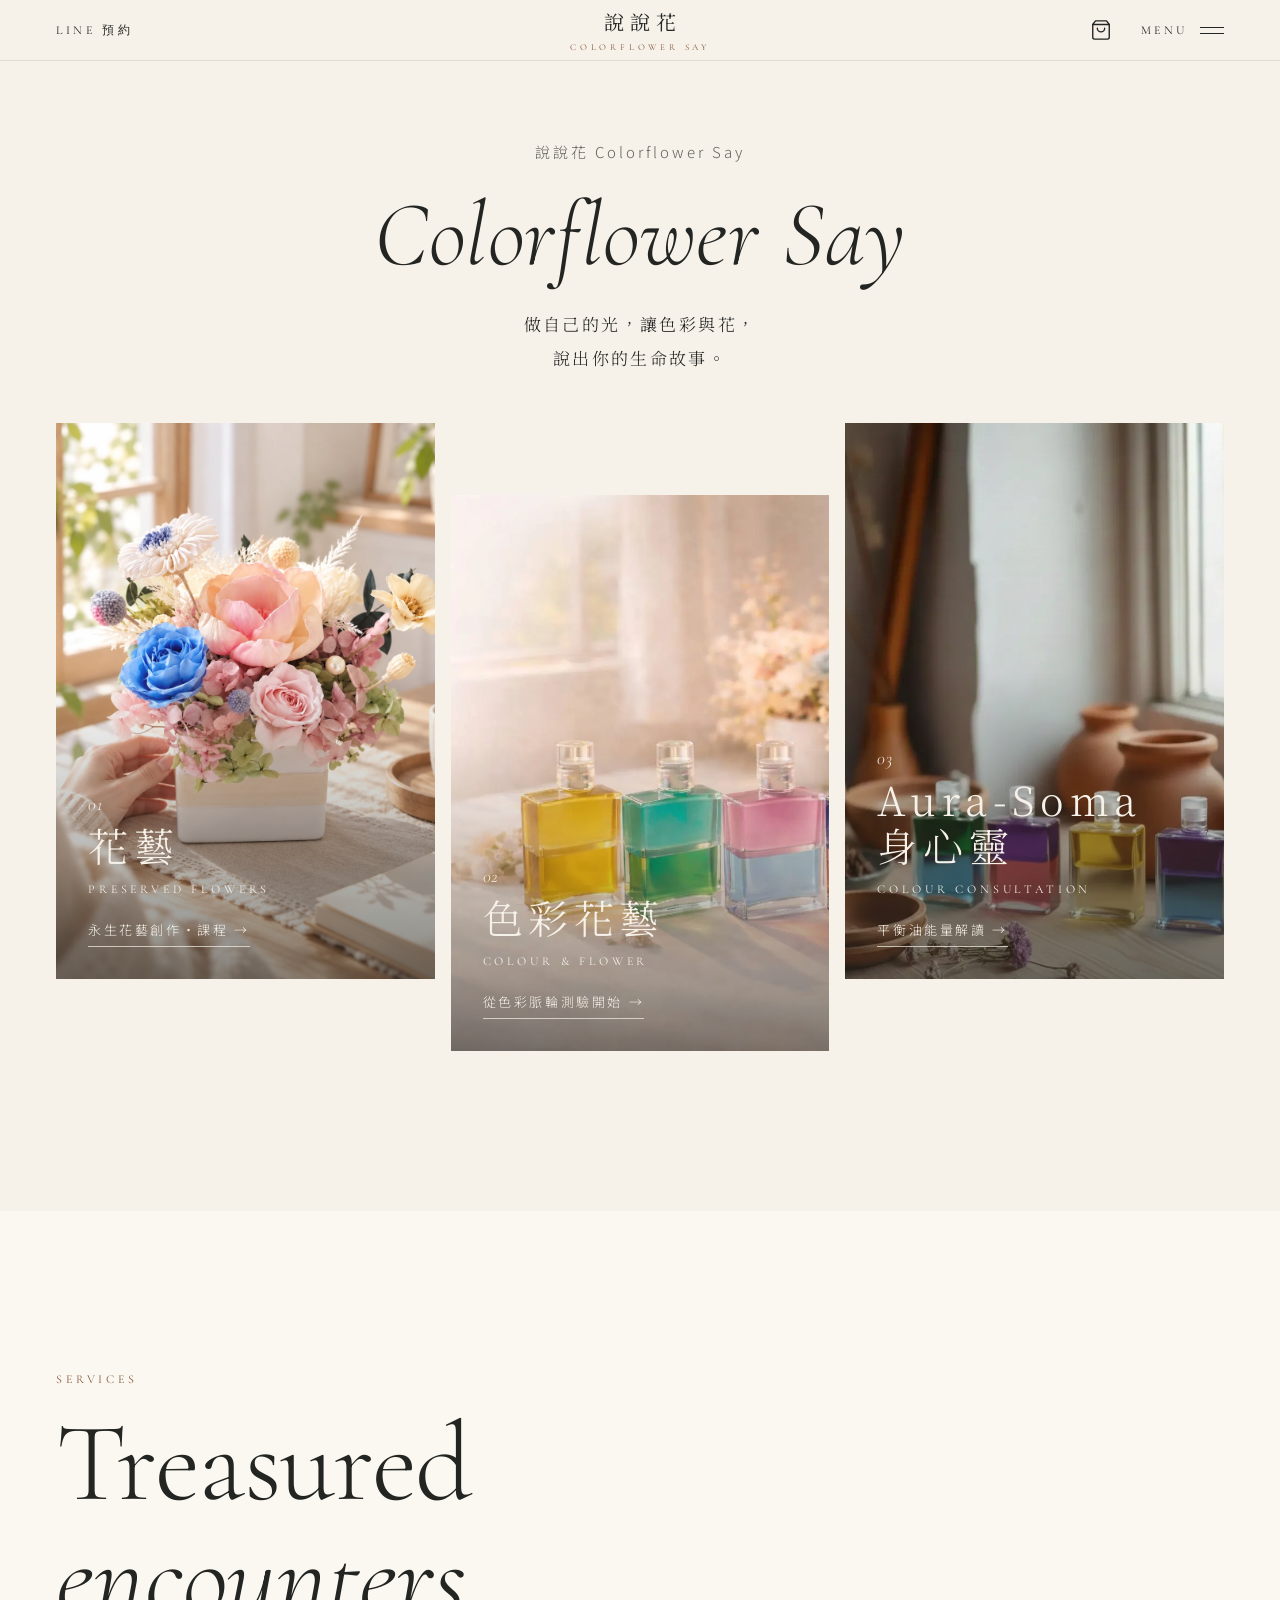
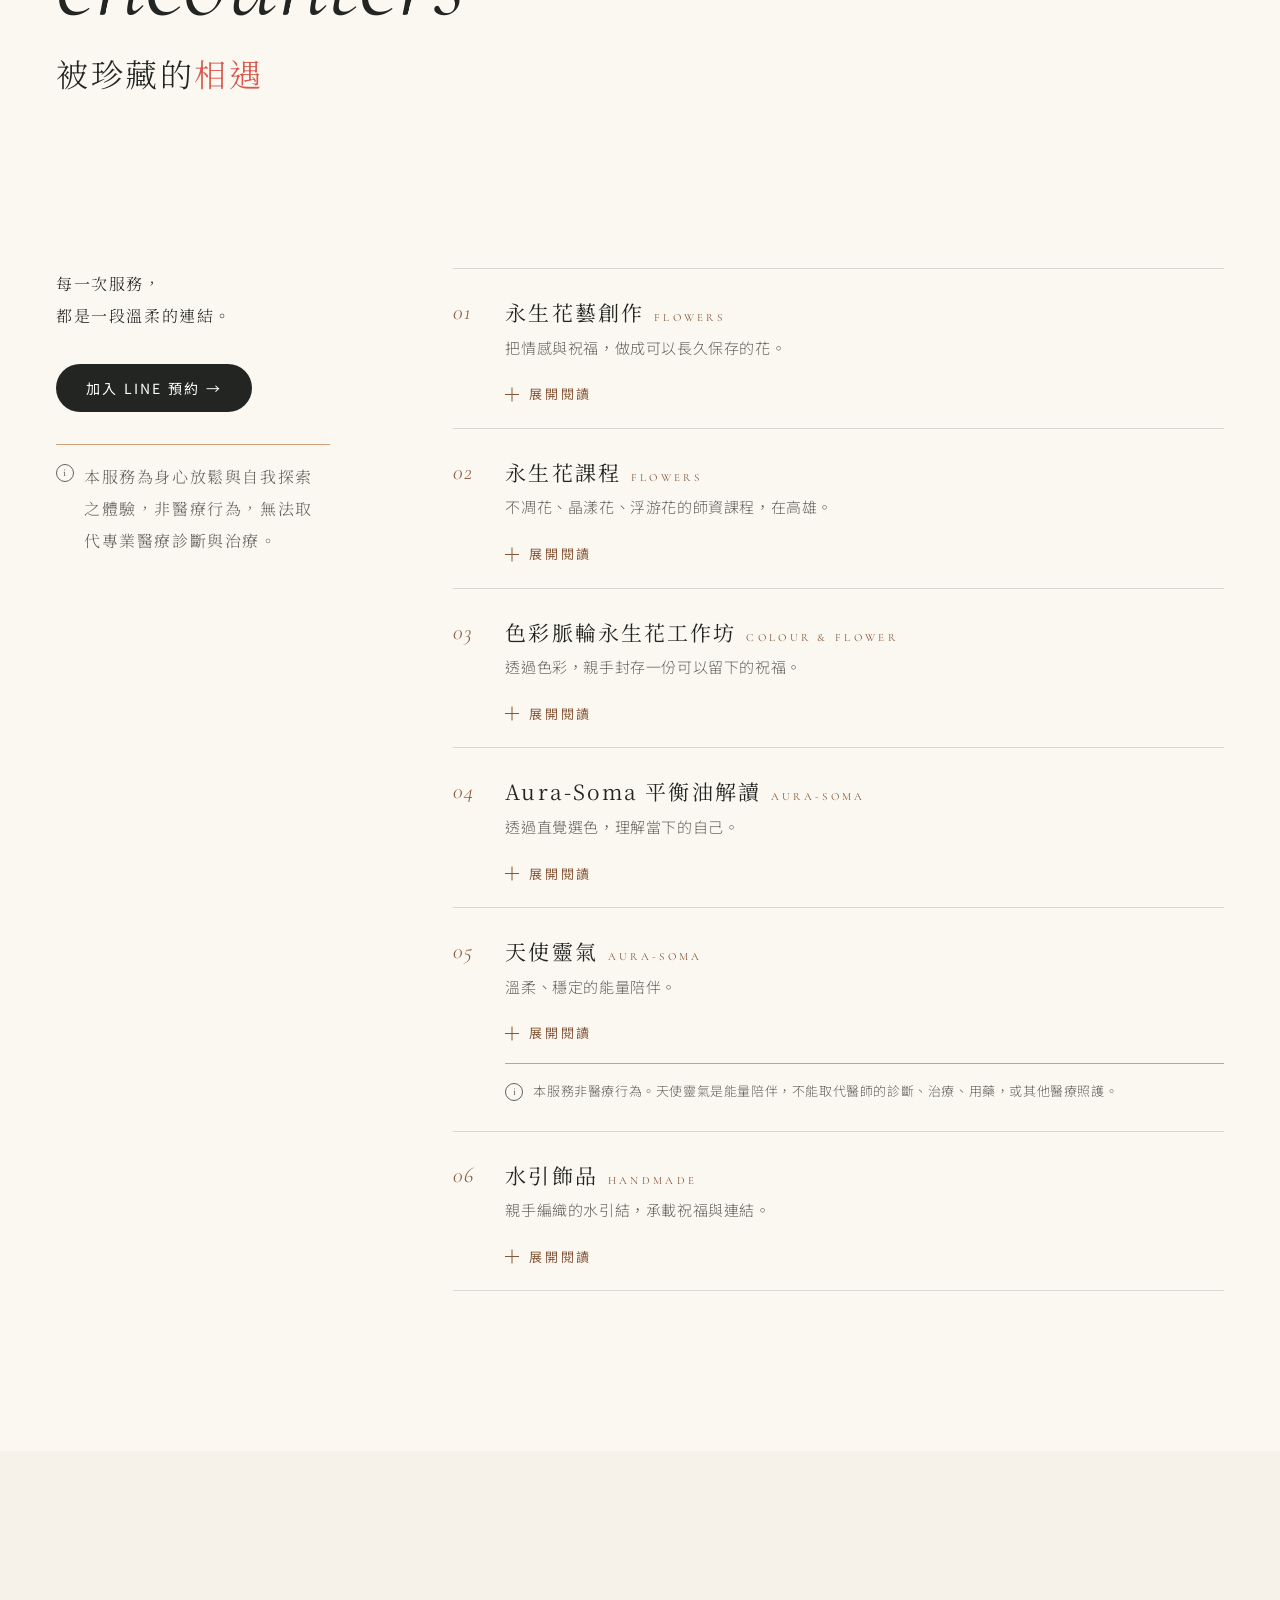
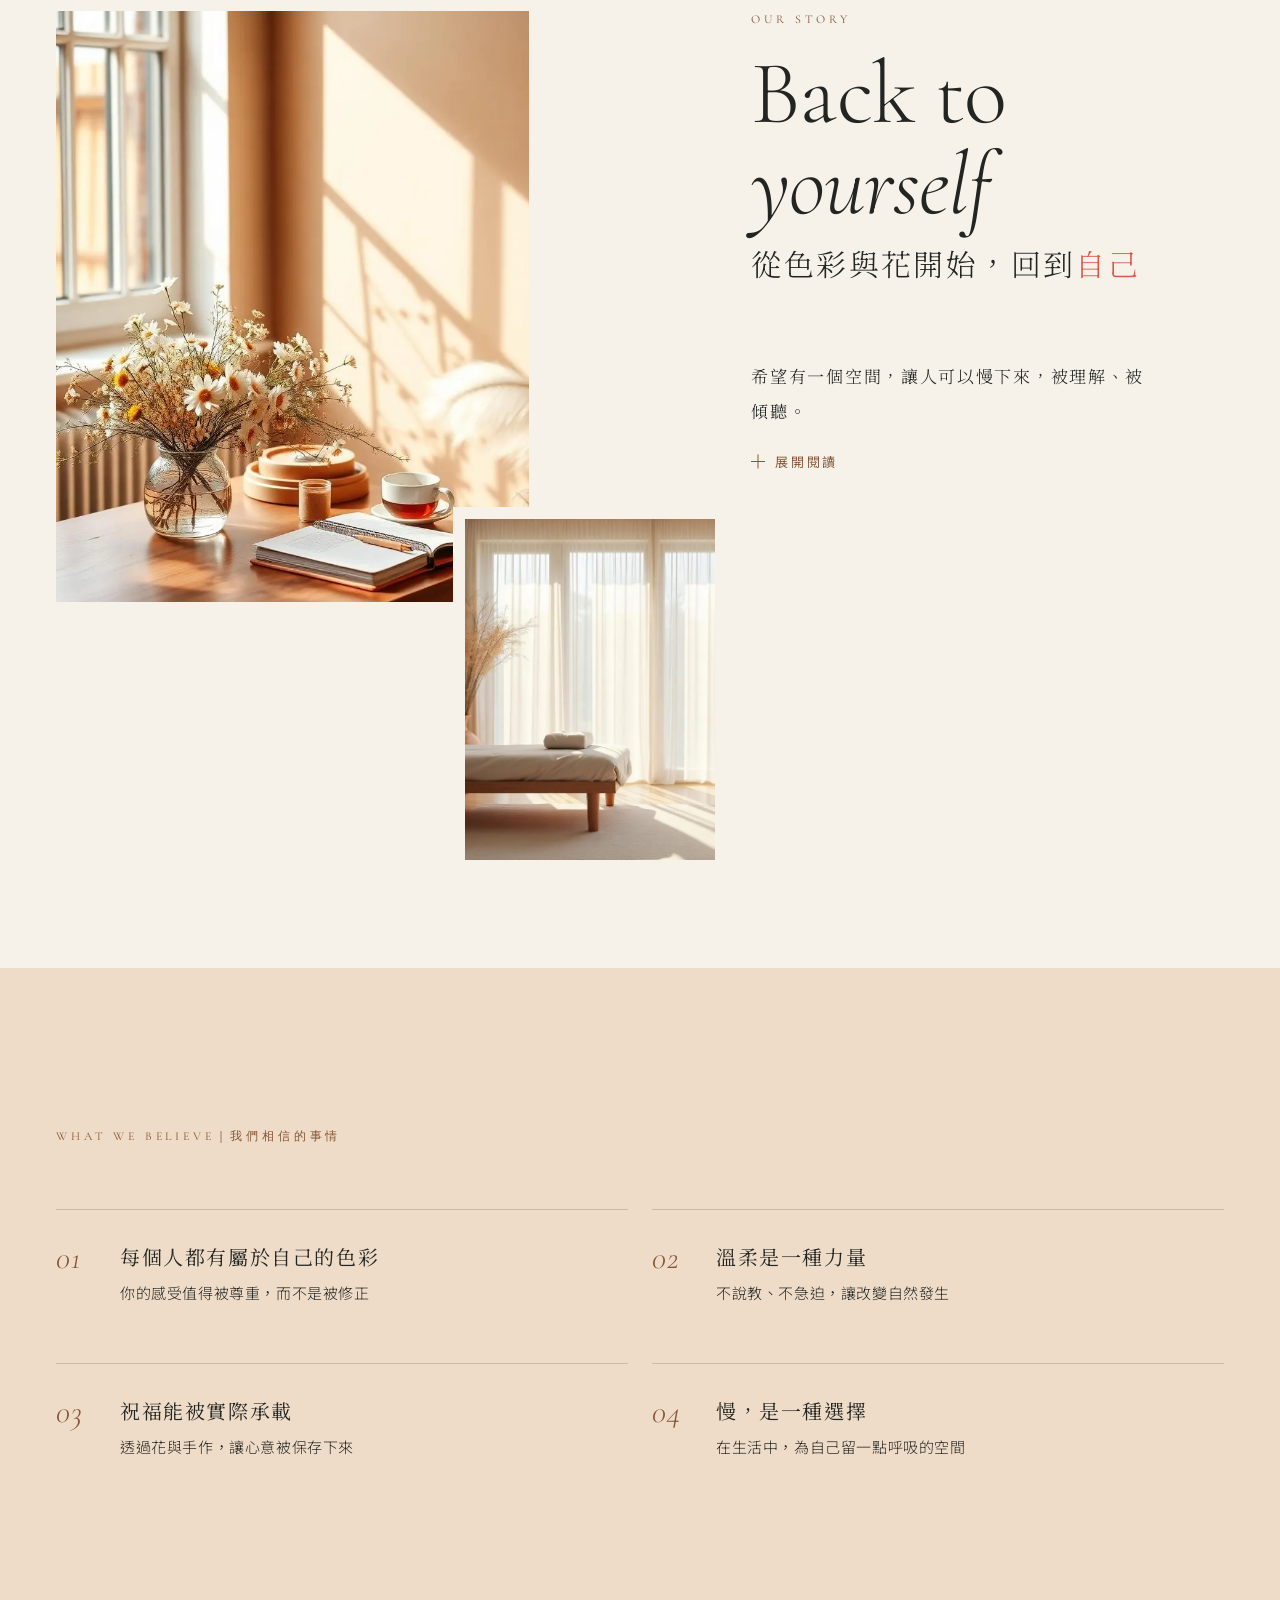
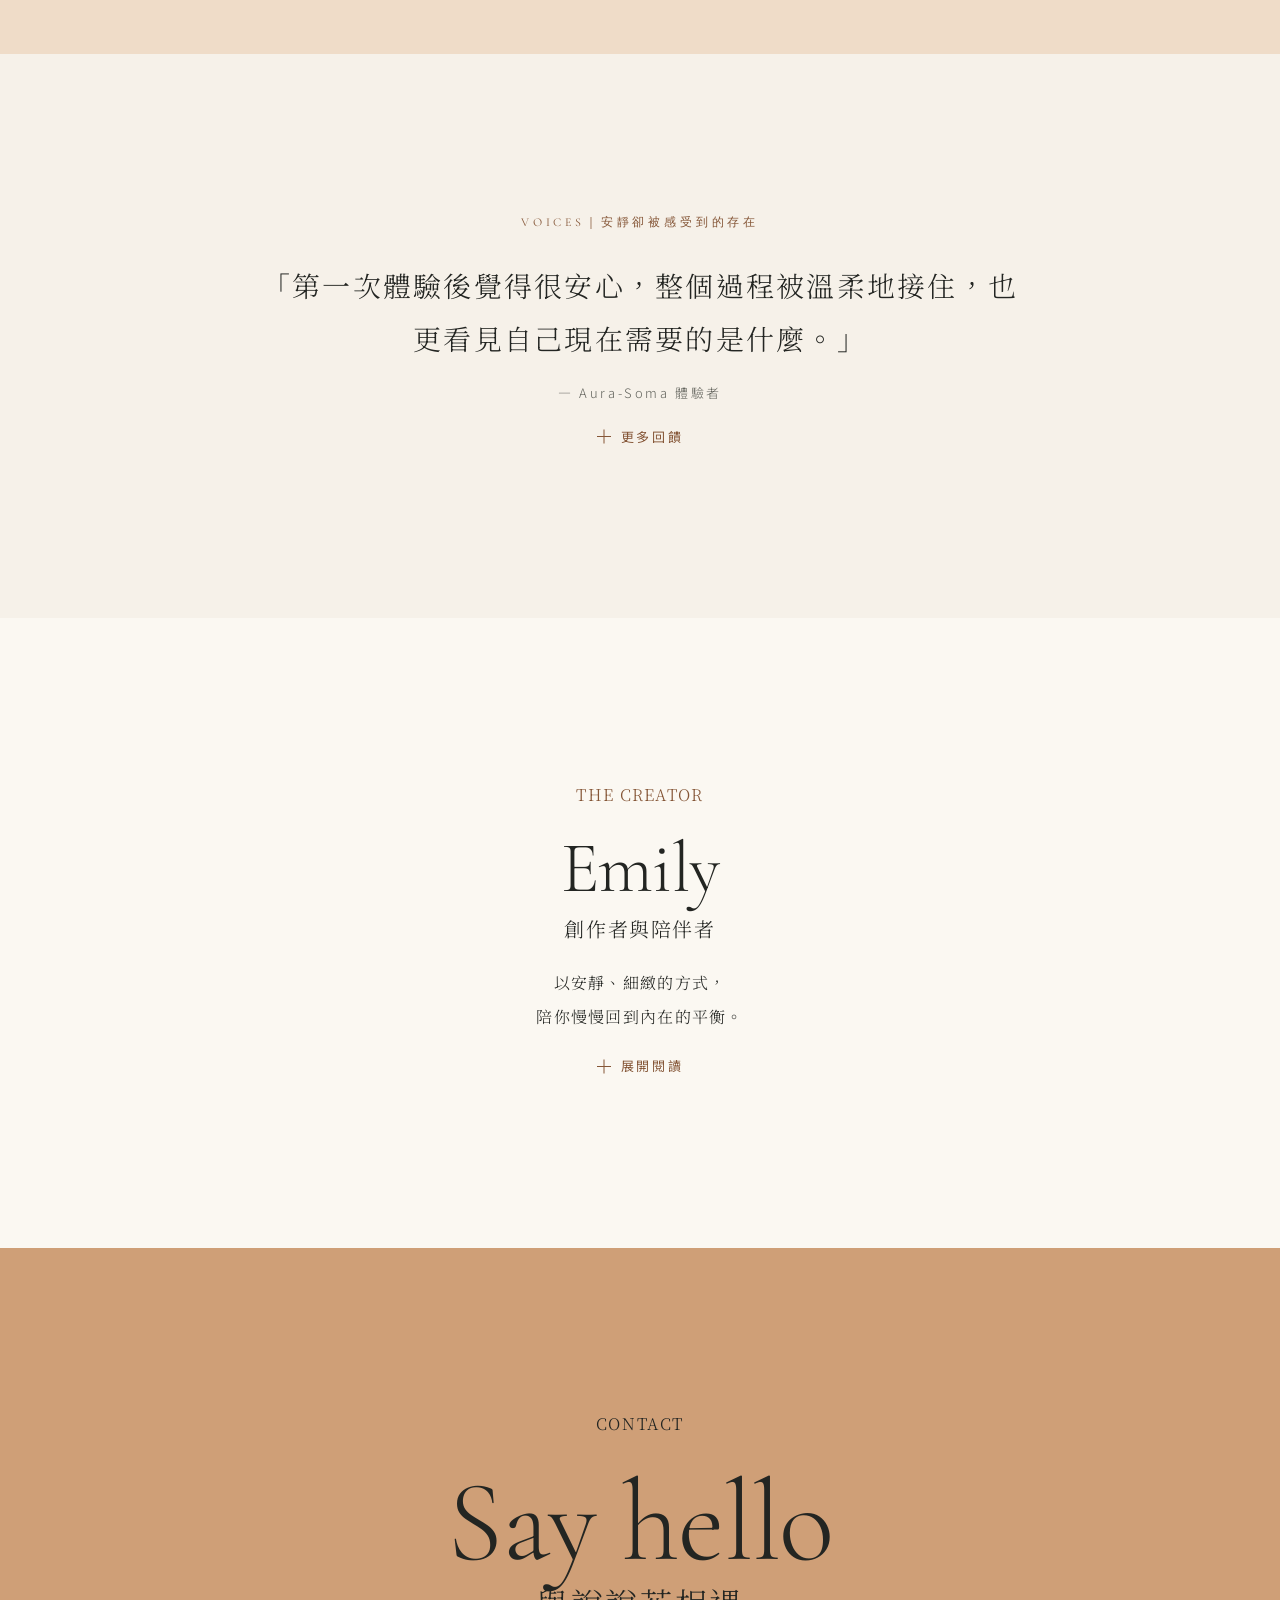
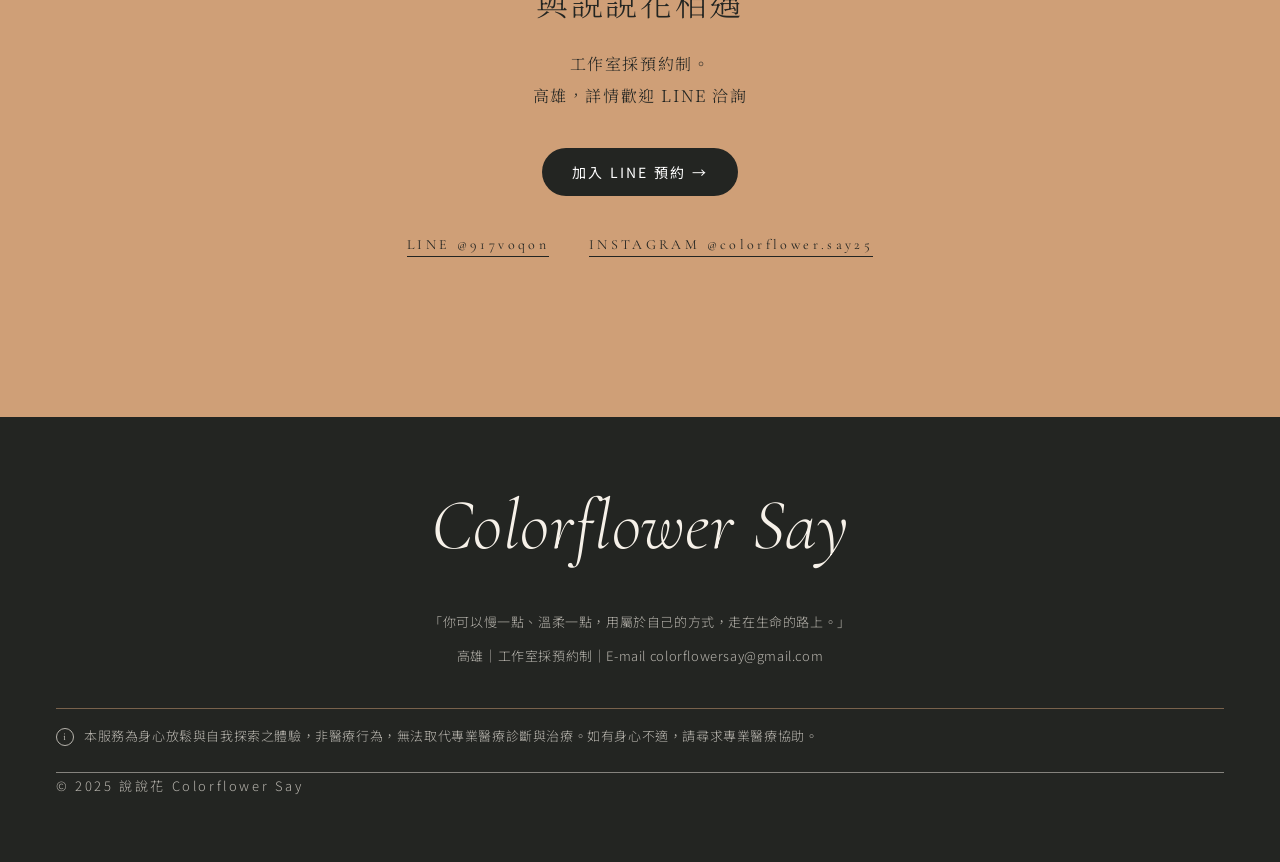
==== commit 2df5a998: "Correct the studio email to colorflowersay@gmail.com. Replace the shorter colorflower address in JSO" ====
--- a/index.html
+++ b/index.html
@@ -28,7 +28,7 @@
     <meta name="twitter:description" content="高雄的色彩能量、永生花（不凋花）手作與祝福品牌，陪伴你認識自己、整理心緒。">
     <meta name="twitter:image" content="https://j106226-star.github.io/colorflower-say-static/images/og-image.jpg">
     <link rel="icon" href="favicon.ico">
-    <script type="application/ld+json">{"@context":"https://schema.org","@type":["LocalBusiness","Organization"],"@id":"https://j106226-star.github.io/colorflower-say-static/#organization","name":"說說花 Colorflower Say","url":"https://j106226-star.github.io/colorflower-say-static/","image":"https://j106226-star.github.io/colorflower-say-static/images/og-image.jpg","description":"說說花是高雄的服務型工作室，結合色彩能量、永生花（不凋花）手作與祝福。服務範圍在高雄，詳情歡迎 LINE 洽詢。","email":"colorflower@gmail.com","areaServed":{"@type":"City","name":"高雄"},"contactPoint":{"@type":"ContactPoint","contactType":"customer support","name":"LINE @917voqon","url":"https://line.me/R/ti/p/@917voqon","availableLanguage":"zh-TW"},"sameAs":["https://www.instagram.com/colorflower.say25","https://www.facebook.com/colorflowersay"]}</script>
+    <script type="application/ld+json">{"@context":"https://schema.org","@type":["LocalBusiness","Organization"],"@id":"https://j106226-star.github.io/colorflower-say-static/#organization","name":"說說花 Colorflower Say","url":"https://j106226-star.github.io/colorflower-say-static/","image":"https://j106226-star.github.io/colorflower-say-static/images/og-image.jpg","description":"說說花是高雄的服務型工作室，結合色彩能量、永生花（不凋花）手作與祝福。服務範圍在高雄，詳情歡迎 LINE 洽詢。","email":"colorflowersay@gmail.com","areaServed":{"@type":"City","name":"高雄"},"contactPoint":{"@type":"ContactPoint","contactType":"customer support","name":"LINE @917voqon","url":"https://line.me/R/ti/p/@917voqon","availableLanguage":"zh-TW"},"sameAs":["https://www.instagram.com/colorflower.say25","https://www.facebook.com/colorflowersay"]}</script>
     <script type="application/ld+json">{"@context":"https://schema.org","@type":"BreadcrumbList","itemListElement":[{"@type":"ListItem","position":1,"name":"首頁","item":"https://j106226-star.github.io/colorflower-say-static/"}]}</script>
     <link rel="preconnect" href="https://fonts.googleapis.com">
     <link rel="preconnect" href="https://fonts.gstatic.com" crossorigin>
@@ -359,7 +359,7 @@
         <p class="big">Colorflower Say</p>
         <div class="cols">
           <p>「你可以慢一點、溫柔一點，用屬於自己的方式，走在生命的路上。」</p>
-          <p>高雄｜工作室採預約制｜E-mail <a href="mailto:colorflower@gmail.com">colorflower@gmail.com</a></p>
+          <p>高雄｜工作室採預約制｜E-mail <a href="mailto:colorflowersay@gmail.com">colorflowersay@gmail.com</a></p>
         </div>
         <p class="v4-disclaimer">本服務為身心放鬆與自我探索之體驗，非醫療行為，無法取代專業醫療診斷與治療。如有身心不適，請尋求專業醫療協助。</p>
         <p class="legal">© 2025 說說花 Colorflower Say</p>
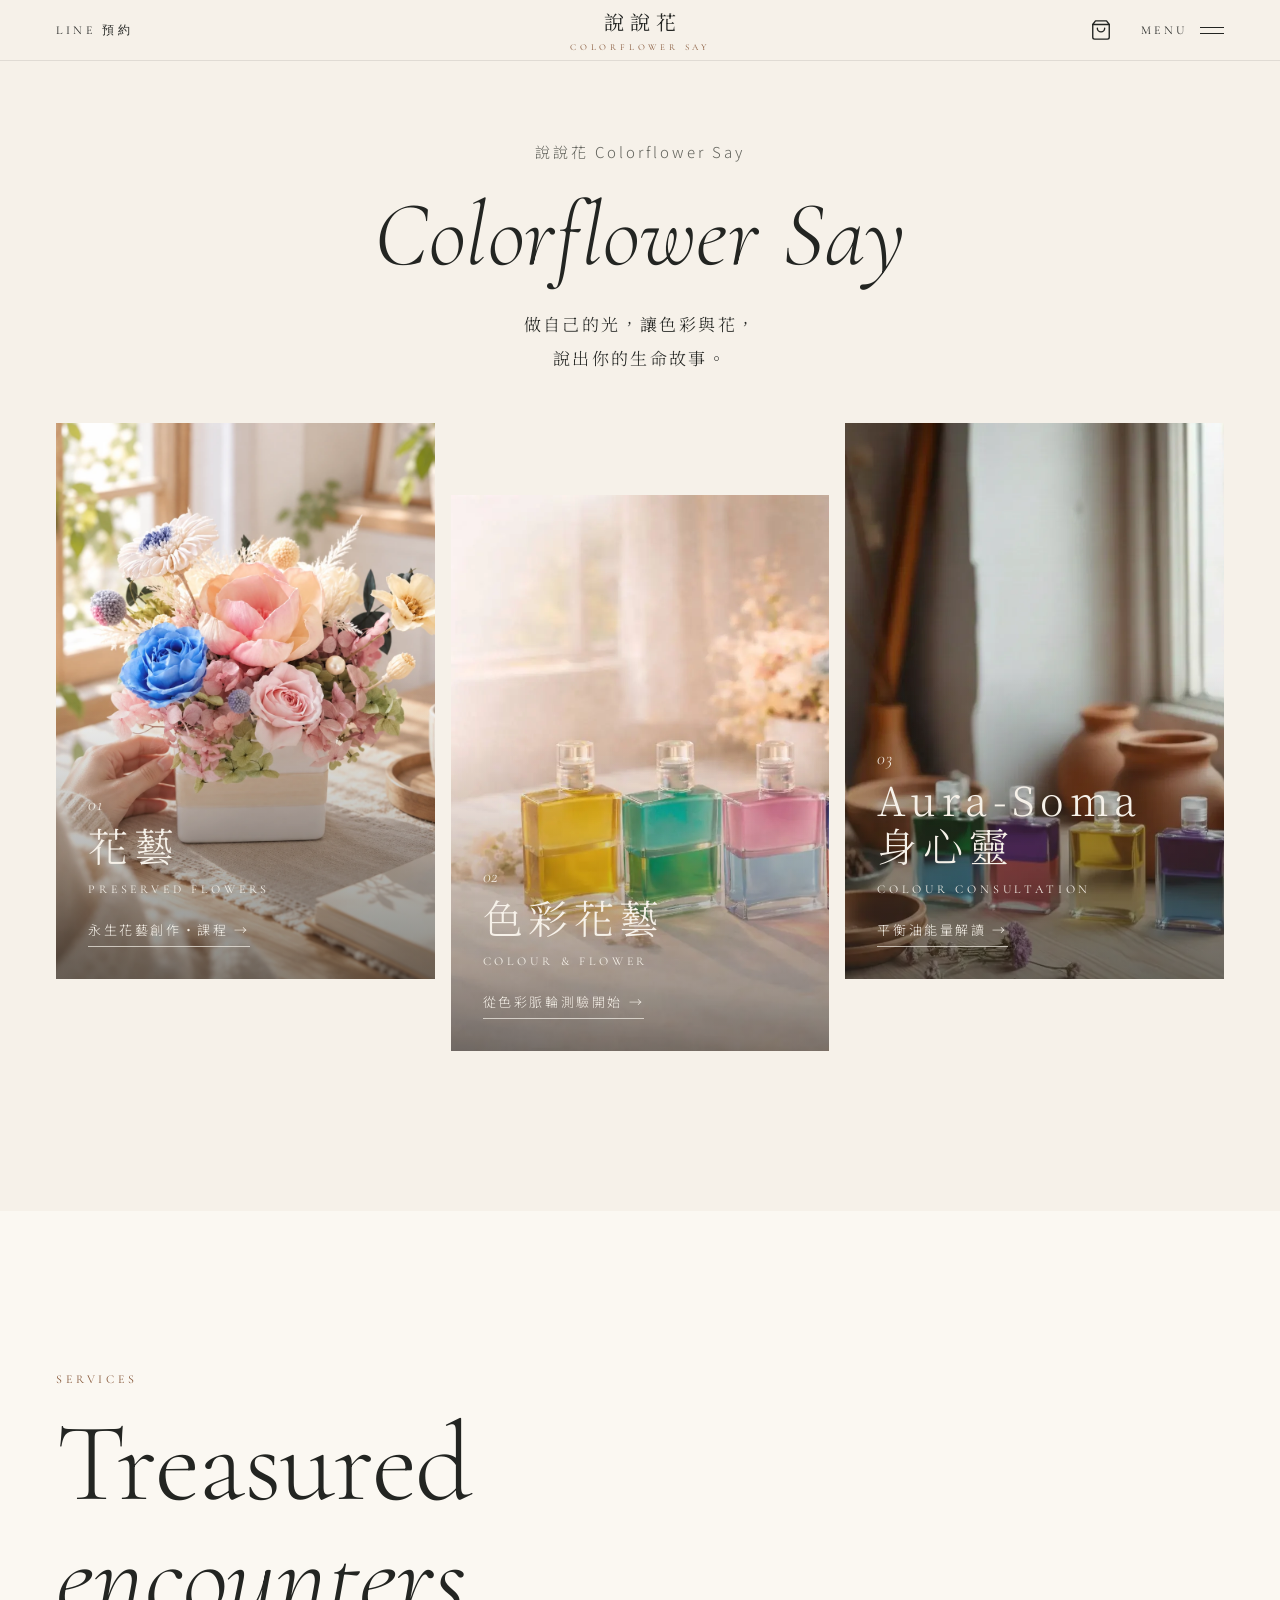
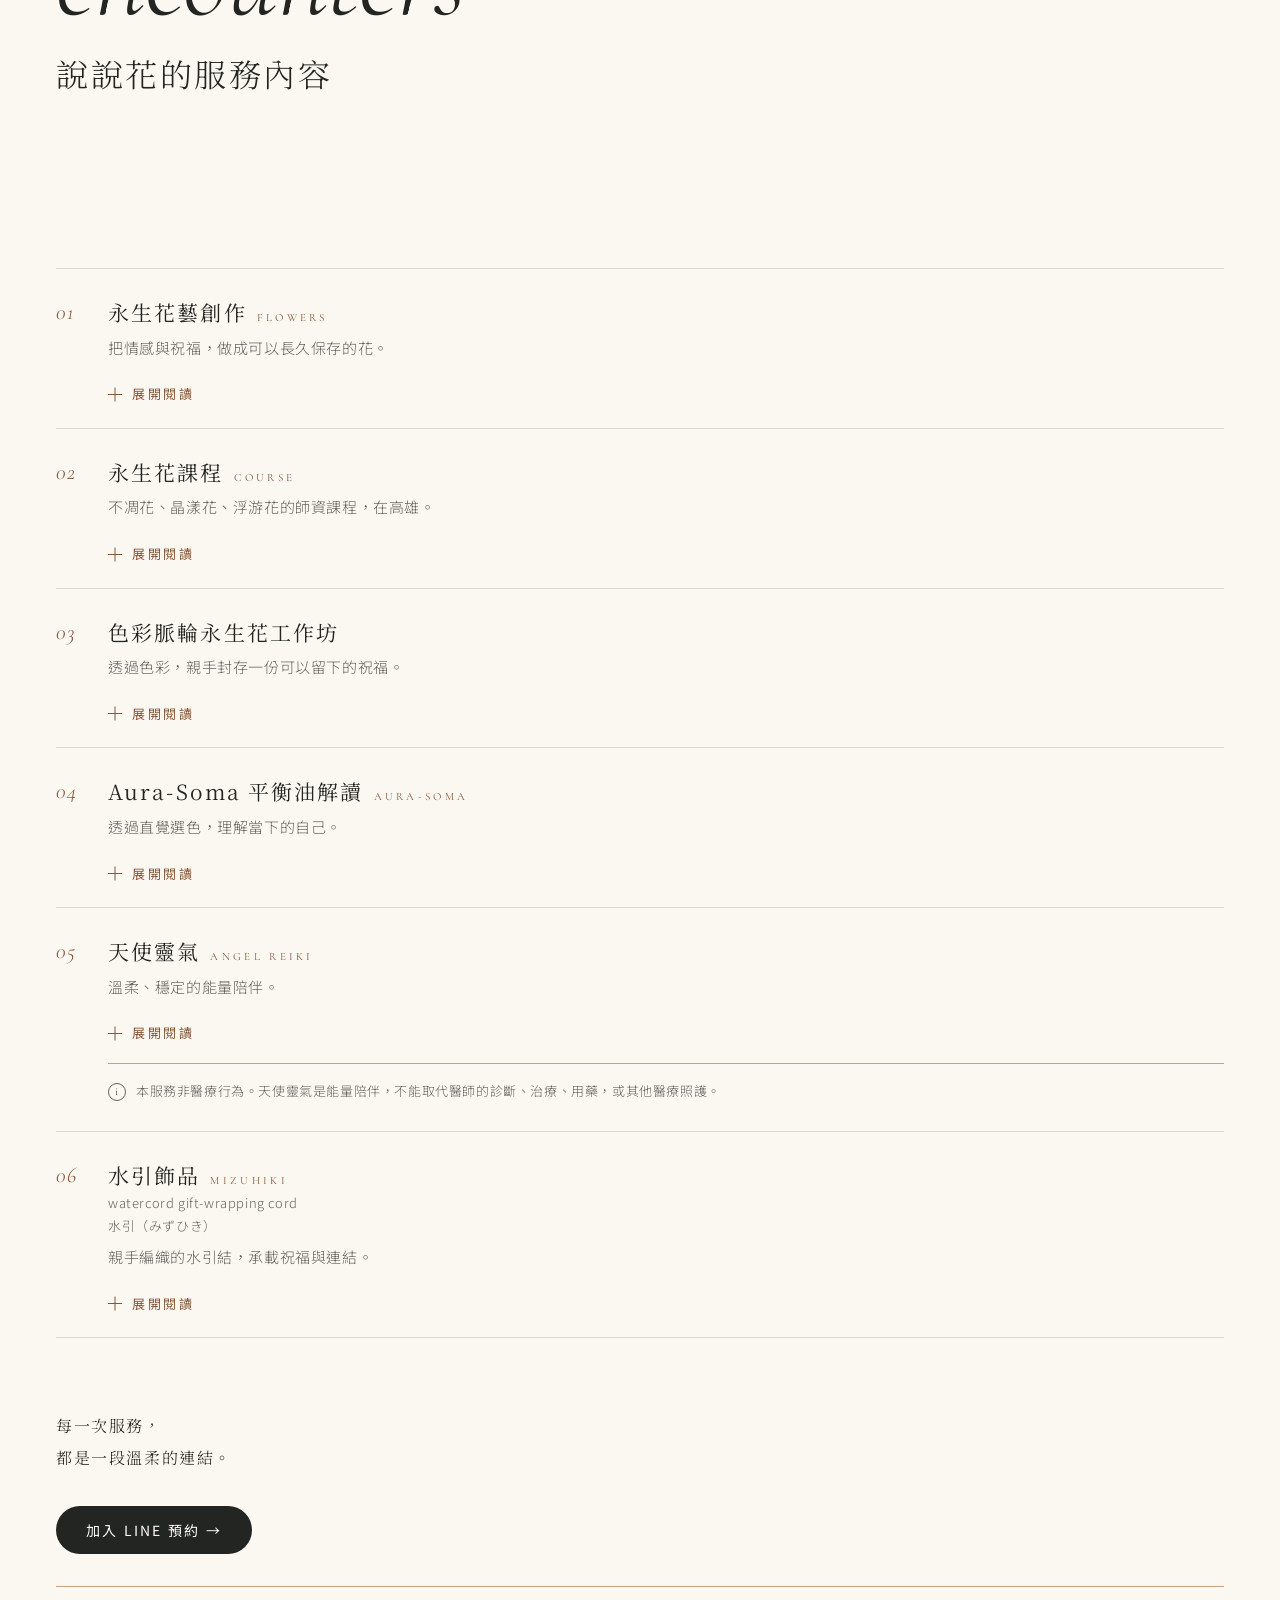
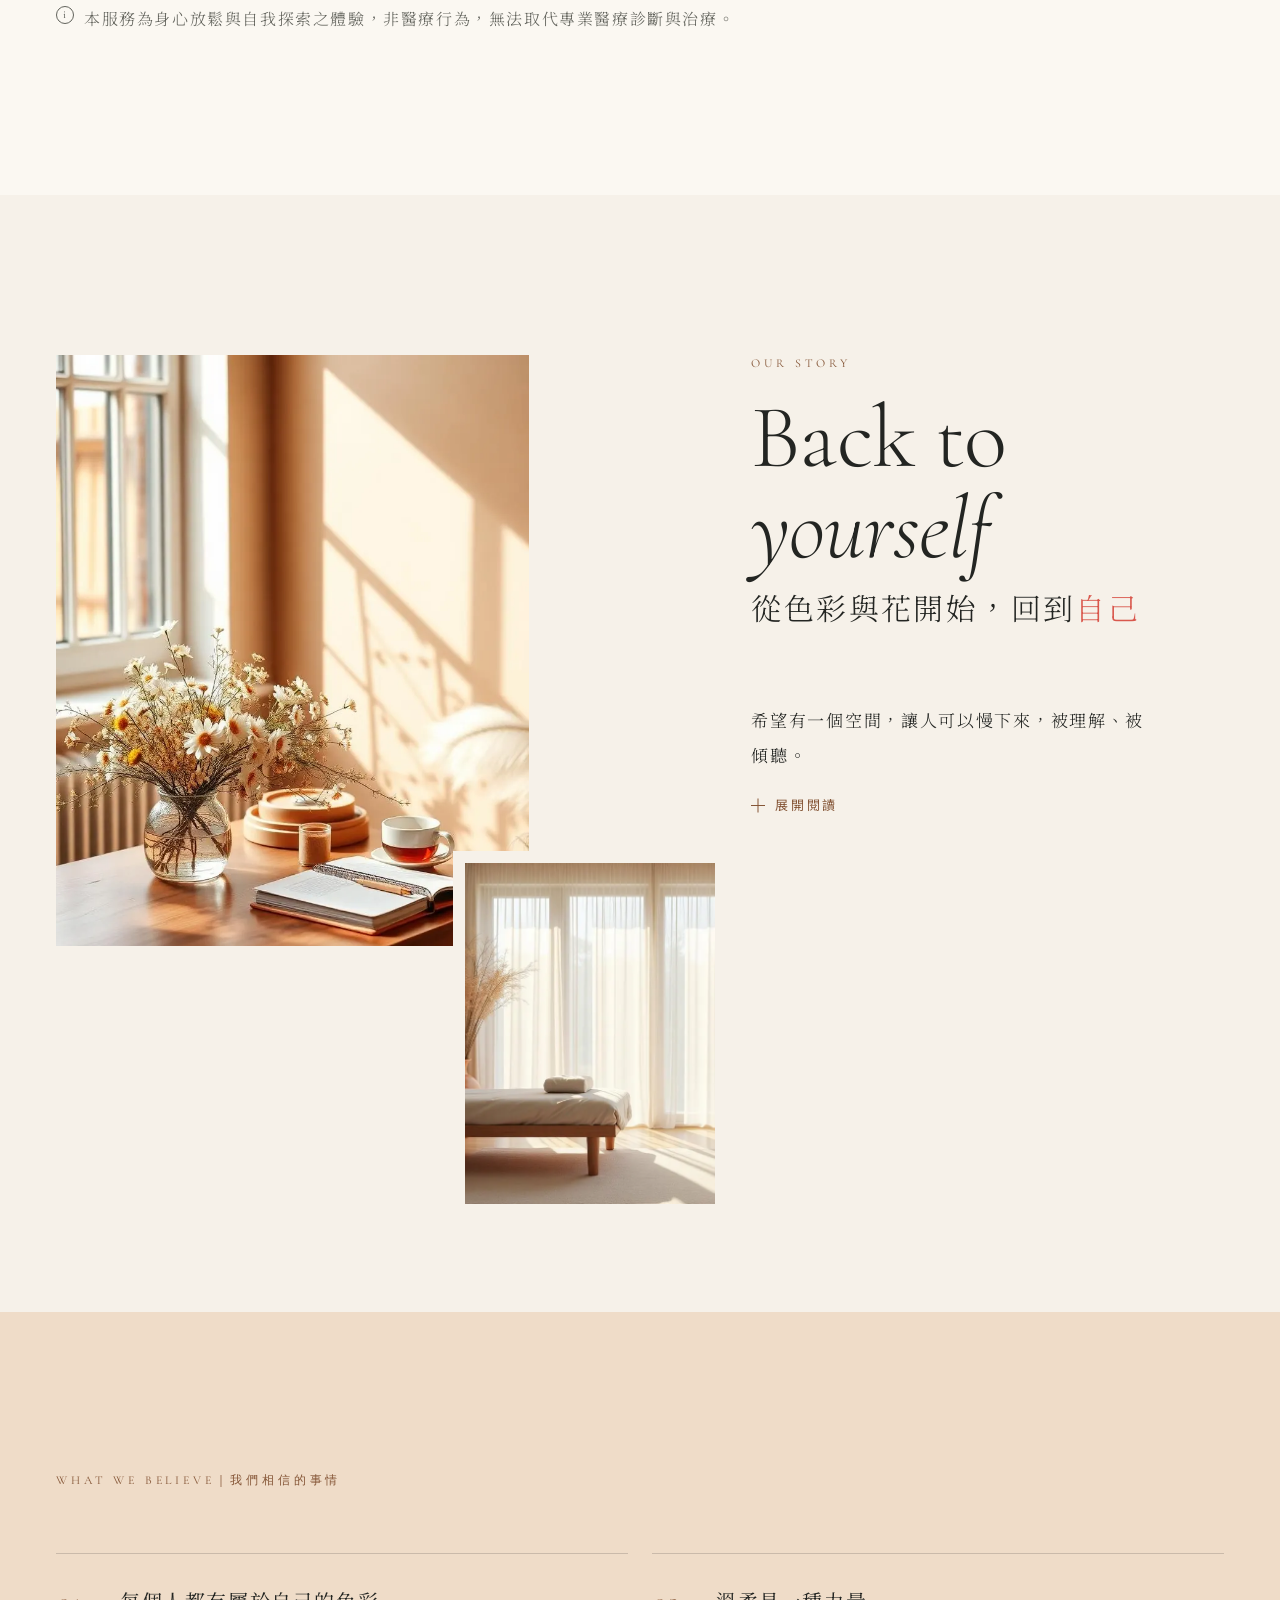
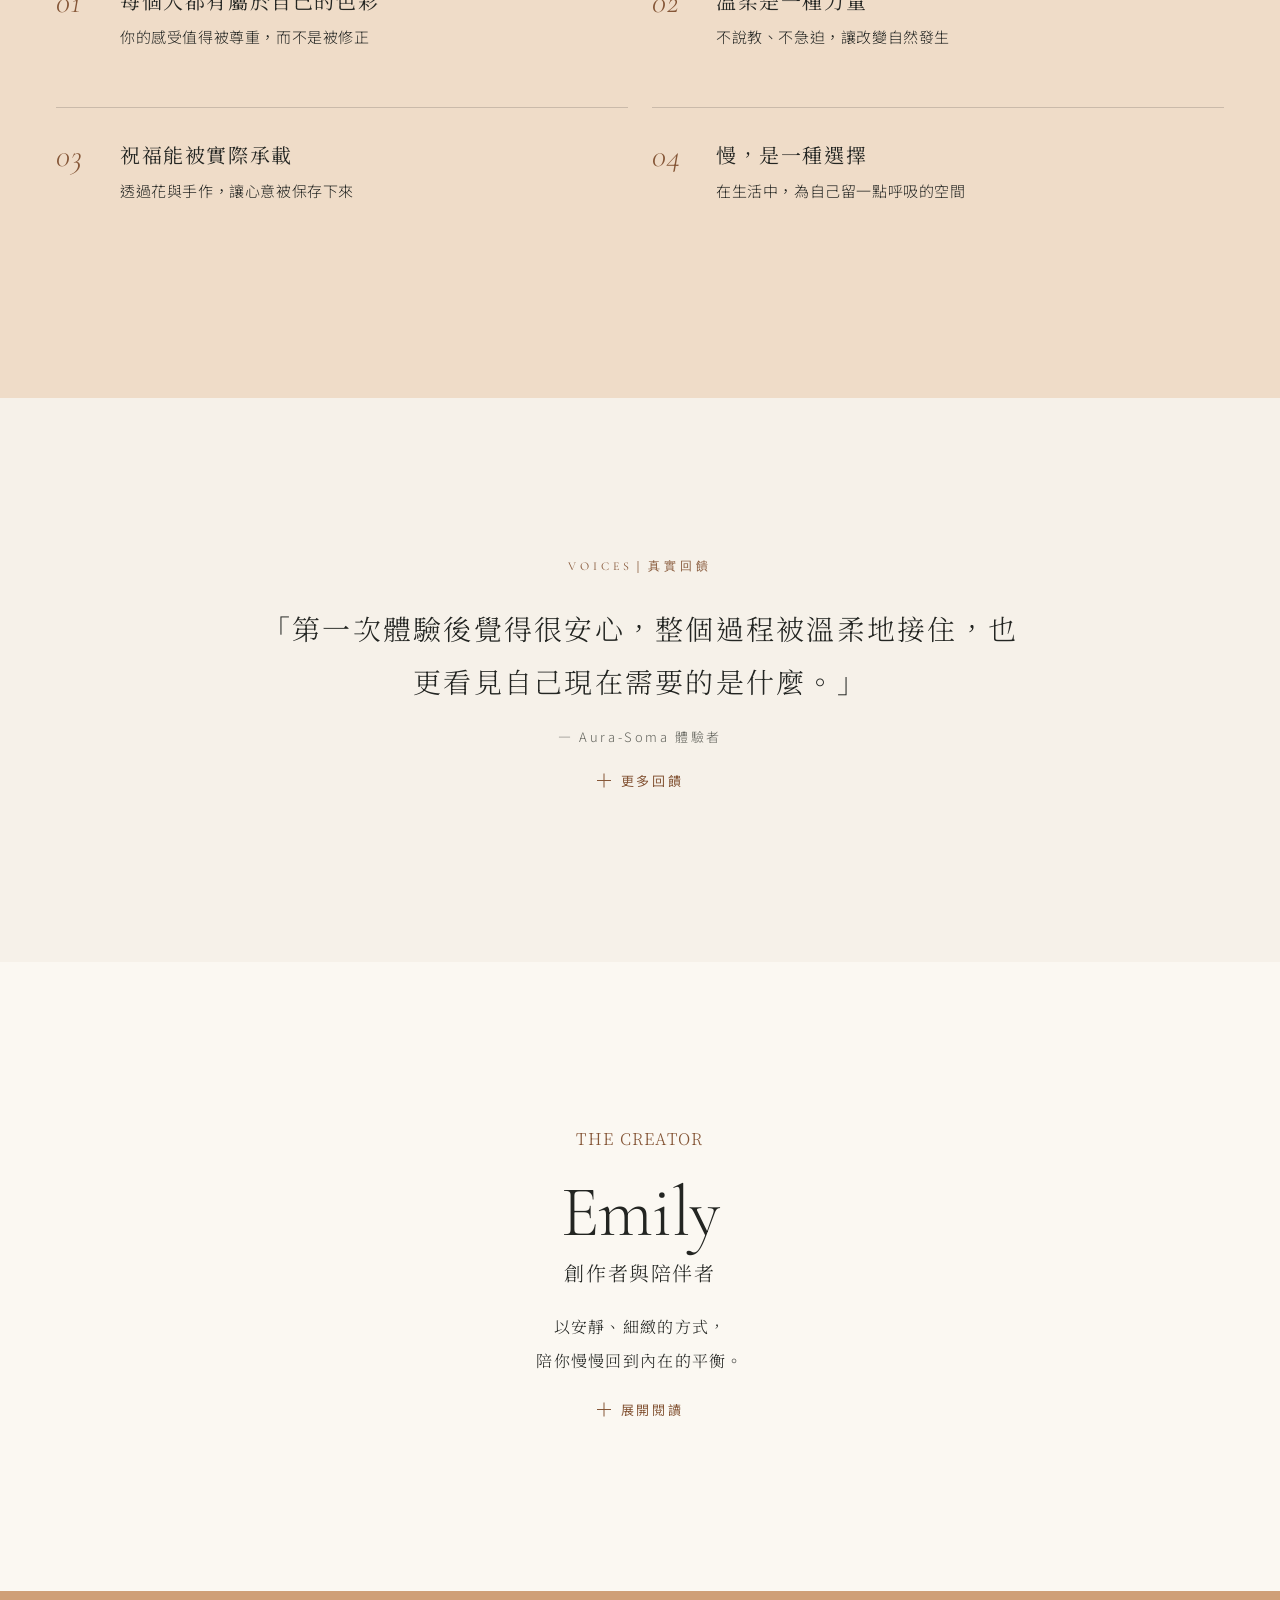
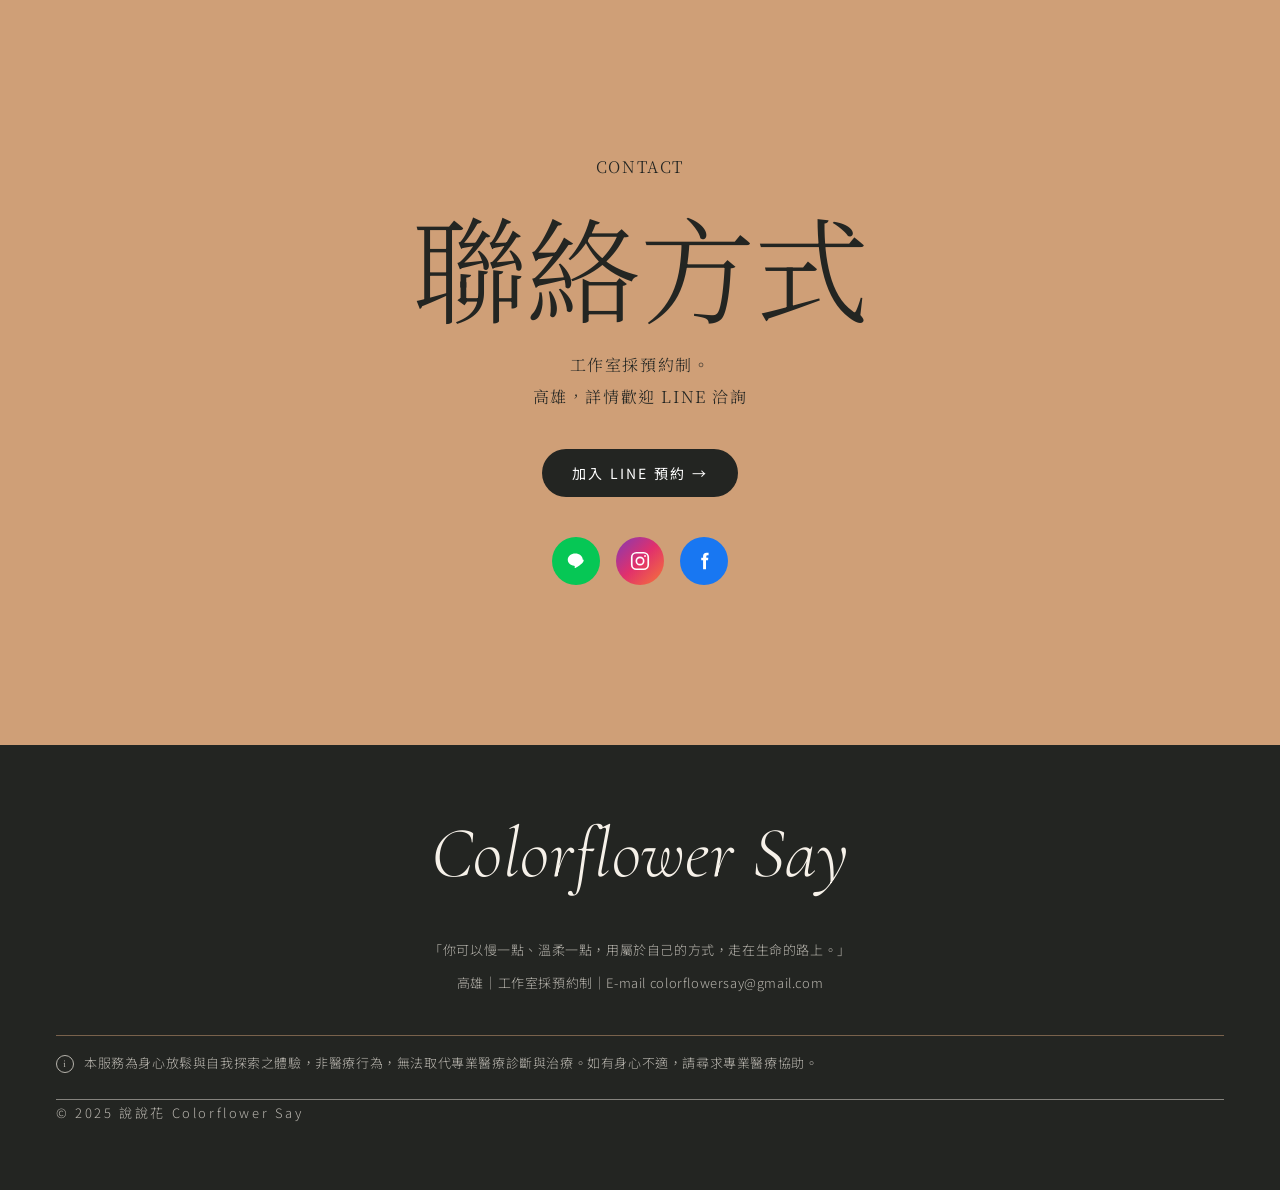
==== commit fdc54a34: "Update homepage section labels and move the booking block. Rename service headings, drop the English" ====
--- a/index.html
+++ b/index.html
@@ -143,14 +143,7 @@
         <div class="v4-wrap v4-grid">
           <div class="v4-svc-head">
             <p class="v4-label">Services</p>
-            <h2 class="v4-display">Treasured<br><em>encounters</em><span class="v4-tc">被珍藏的<span class="v4-coral">相遇</span></span></h2>
-          </div>
-          <div class="v4-svc-side">
-            <div class="in">
-              <p>每一次服務，<br>都是一段溫柔的連結。</p>
-              <a class="v4-btn" href="https://line.me/R/ti/p/@917voqon" target="_blank" rel="noopener noreferrer">加入 LINE 預約 →</a>
-              <p class="v4-disclaimer" style="margin:32px 0 0">本服務為身心放鬆與自我探索之體驗，非醫療行為，無法取代專業醫療診斷與治療。</p>
-            </div>
+            <h2 class="v4-display">Treasured<br><em>encounters</em><span class="v4-tc">說說花的服務內容</span></h2>
           </div>
           <div class="v4-svc-list">
             <article class="v4-svc" id="service-2">
@@ -177,7 +170,7 @@
             <article class="v4-svc" id="service-courses">
               <span class="no">02</span>
               <div>
-                <h3>永生花課程<span class="v4-cat-tag">Flowers</span></h3>
+                <h3>永生花課程<span class="v4-cat-tag">Course</span></h3>
                 <p class="v4-teaser">不凋花、晶漾花、浮游花的師資課程，在高雄。</p>
                 <div class="v4-more" id="m2"><div><div class="v4-more-inner">
                   <p>日本 UDS 不凋花協會認證的師資課程，由認證講師 Emily 在高雄授課。包含不凋花製作、晶漾花與浮游花認證課程。</p>
@@ -193,7 +186,7 @@
             <article class="v4-svc" id="service-0">
               <span class="no">03</span>
               <div>
-                <h3>色彩脈輪永生花工作坊<span class="v4-cat-tag">Colour &amp; Flower</span></h3>
+                <h3>色彩脈輪永生花工作坊</h3>
                 <p class="v4-teaser">透過色彩，親手封存一份可以留下的祝福。</p>
                 <div class="v4-more" id="m3"><div><div class="v4-more-inner">
                   <p>【色彩脈輪 X 永生花】身心能量美學工作坊。結合「脈輪能量」與「色彩心理」，把妳當下所需的狀態，轉化為實體的美學作品，長久陪伴妳的生活空間。</p>
@@ -236,7 +229,7 @@
             <article class="v4-svc" id="service-3">
               <span class="no">05</span>
               <div>
-                <h3>天使靈氣<span class="v4-cat-tag">Aura-Soma</span></h3>
+                <h3>天使靈氣<span class="v4-cat-tag">Angel Reiki</span></h3>
                 <p class="v4-teaser">溫柔、穩定的能量陪伴。</p>
                 <div class="v4-more" id="m5"><div><div class="v4-more-inner">
                   <p>溫柔、穩定的能量陪伴方式，協助釋放壓力、安撫情緒。</p>
@@ -258,7 +251,9 @@
             <article class="v4-svc" id="service-4">
               <span class="no">06</span>
               <div>
-                <h3>水引飾品<span class="v4-cat-tag">Handmade</span></h3>
+                <h3>水引飾品<span class="v4-cat-tag">Mizuhiki</span></h3>
+                <p class="v4-small">watercord gift-wrapping cord</p>
+                <p class="v4-small">水引（みずひき）</p>
                 <p class="v4-teaser">親手編織的水引結，承載祝福與連結。</p>
                 <div class="v4-more" id="m6"><div><div class="v4-more-inner">
                   <p>源自日本的水引結，象徵連結、祝福與緣分。每一件飾品，都是親手編織的心意。</p>
@@ -275,6 +270,13 @@
                 <button class="v4-toggle" type="button" aria-expanded="false" aria-controls="m6"><i></i><span>展開閱讀</span></button>
               </div>
             </article>
+          </div>
+          <div class="v4-svc-side">
+            <div class="in">
+              <p>每一次服務，<br>都是一段溫柔的連結。</p>
+              <a class="v4-btn" href="https://line.me/R/ti/p/@917voqon" target="_blank" rel="noopener noreferrer">加入 LINE 預約 →</a>
+              <p class="v4-disclaimer" style="margin:32px 0 0">本服務為身心放鬆與自我探索之體驗，非醫療行為，無法取代專業醫療診斷與治療。</p>
+            </div>
           </div>
         </div>
       </section>
@@ -310,7 +312,7 @@
       <section class="v4-section v4-voices" id="voices">
         <div class="v4-wrap v4-grid">
           <div class="q">
-            <p class="v4-label" style="margin-bottom:28px">Voices｜安靜卻被感受到的存在</p>
+            <p class="v4-label" style="margin-bottom:28px">Voices｜真實回饋</p>
             <blockquote>「第一次體驗後覺得很安心，整個過程被溫柔地接住，也更看見自己現在需要的是什麼。」</blockquote>
             <p class="v4-small">— Aura-Soma 體驗者</p>
             <div class="v4-more" id="m8"><div><div class="v4-more-inner">
@@ -343,12 +345,13 @@
       <section class="v4-section v4-contact" id="contact">
         <div class="v4-wrap">
           <p class="v4-label">Contact</p>
-          <h2 class="v4-display">Say hello<span class="v4-tc">與說說花相遇</span></h2>
+          <h2 class="v4-display">聯絡方式</h2>
           <p>工作室採預約制。<br>高雄，詳情歡迎 LINE 洽詢</p>
           <div style="margin-top:36px"><a class="v4-btn" href="https://line.me/R/ti/p/@917voqon" target="_blank" rel="noopener noreferrer">加入 LINE 預約 →</a></div>
           <div class="v4-chan">
-            <a href="https://line.me/R/ti/p/@917voqon" target="_blank" rel="noopener noreferrer">LINE @917voqon</a>
-            <a href="https://www.instagram.com/colorflower.say25" target="_blank" rel="noopener noreferrer">INSTAGRAM @colorflower.say25</a>
+            <a class="icon-line" href="https://line.me/R/ti/p/@917voqon" target="_blank" rel="noopener noreferrer" aria-label="LINE 官方帳號" title="LINE 官方帳號"><svg xmlns="http://www.w3.org/2000/svg" viewBox="0 0 24 24" aria-hidden="true"><path fill="currentColor" d="M19.4 10.6c0-3.7-3.7-6.7-8.2-6.7S3 6.9 3 10.6c0 3.3 2.9 6.1 6.9 6.6.27.06.64.18.73.41.08.22.05.56.03.78l-.12.72c-.04.21-.17.84.74.46 1.1-.46 5.9-3.5 8.1-6 .7-.8 1.1-1.7 1.1-2.8z"/></svg></a>
+            <a class="icon-ig" href="https://www.instagram.com/colorflower.say25" target="_blank" rel="noopener noreferrer" aria-label="Instagram" title="Instagram"><svg xmlns="http://www.w3.org/2000/svg" viewBox="0 0 24 24" fill="none" stroke="currentColor" stroke-width="1.8" aria-hidden="true"><rect x="3" y="3" width="18" height="18" rx="5"/><circle cx="12" cy="12" r="4"/><circle cx="17.5" cy="6.5" r="1" fill="currentColor" stroke="none"/></svg></a>
+            <a class="icon-fb" href="https://www.facebook.com/colorflowersay" target="_blank" rel="noopener noreferrer" aria-label="Facebook" title="Facebook"><svg xmlns="http://www.w3.org/2000/svg" viewBox="0 0 24 24" aria-hidden="true"><path fill="currentColor" d="M14.5 8.5V6.8c0-.8.4-1.2 1.2-1.2H17V3h-2.2C12.3 3 11 4.4 11 6.6v1.9H9v2.7h2V21h3.2v-9.8h2.2l.3-2.7h-2.2z"/></svg></a>
           </div>
         </div>
       </section>
--- a/assets/home.css
+++ b/assets/home.css
@@ -523,31 +523,18 @@
 
 body[data-page="home"] .v4-svc-side {
   grid-column: 1 / -1;
+  margin-top: 48px;
 }
 
 body[data-page="home"] .v4-svc-list {
   grid-column: 1 / -1;
   border-top: 1px solid rgb(35 37 34 / 15%);
-  margin-top: 40px;
+  margin-top: 0;
 }
 
 @media (min-width: 1024px) {
   body[data-page="home"] .v4-svc-head {
     grid-column: 1 / 9;
-  }
-
-  body[data-page="home"] .v4-svc-side {
-    grid-column: 1 / 4;
-  }
-
-  body[data-page="home"] .v4-svc-list {
-    grid-column: 5 / 13;
-    margin-top: 0;
-  }
-
-  body[data-page="home"] .v4-svc-side .in {
-    position: sticky;
-    top: 100px;
   }
 }
 
@@ -851,6 +838,7 @@
 }
 
 body[data-page="home"] .v4-contact h2 {
+  font-family: var(--serif);
   font-size: clamp(48px, 9vw, 120px);
   margin: 24px 0;
 }
@@ -868,16 +856,31 @@
   display: flex;
   justify-content: center;
   flex-wrap: wrap;
-  gap: 16px 40px;
+  gap: 16px;
   margin-top: 40px;
-  font: 400 14px var(--latin);
-  letter-spacing: 0.24em;
 }
 
 body[data-page="home"] .v4-chan a {
-  border-bottom: 1px solid var(--ink);
-  padding-bottom: 3px;
-}
+  width: 48px;
+  height: 48px;
+  border-radius: 999px;
+  display: inline-flex;
+  align-items: center;
+  justify-content: center;
+  color: #fff;
+  border-bottom: 0;
+  padding: 0;
+}
+
+body[data-page="home"] .v4-chan a svg {
+  width: 22px;
+  height: 22px;
+  display: block;
+}
+
+body[data-page="home"] .v4-chan a.icon-line { background: #06C755; }
+body[data-page="home"] .v4-chan a.icon-ig { background: linear-gradient(135deg, #833AB4, #E1306C, #F77737); }
+body[data-page="home"] .v4-chan a.icon-fb { background: #1877F2; }
 
 body[data-page="home"] .v4-foot {
   background: var(--ink);
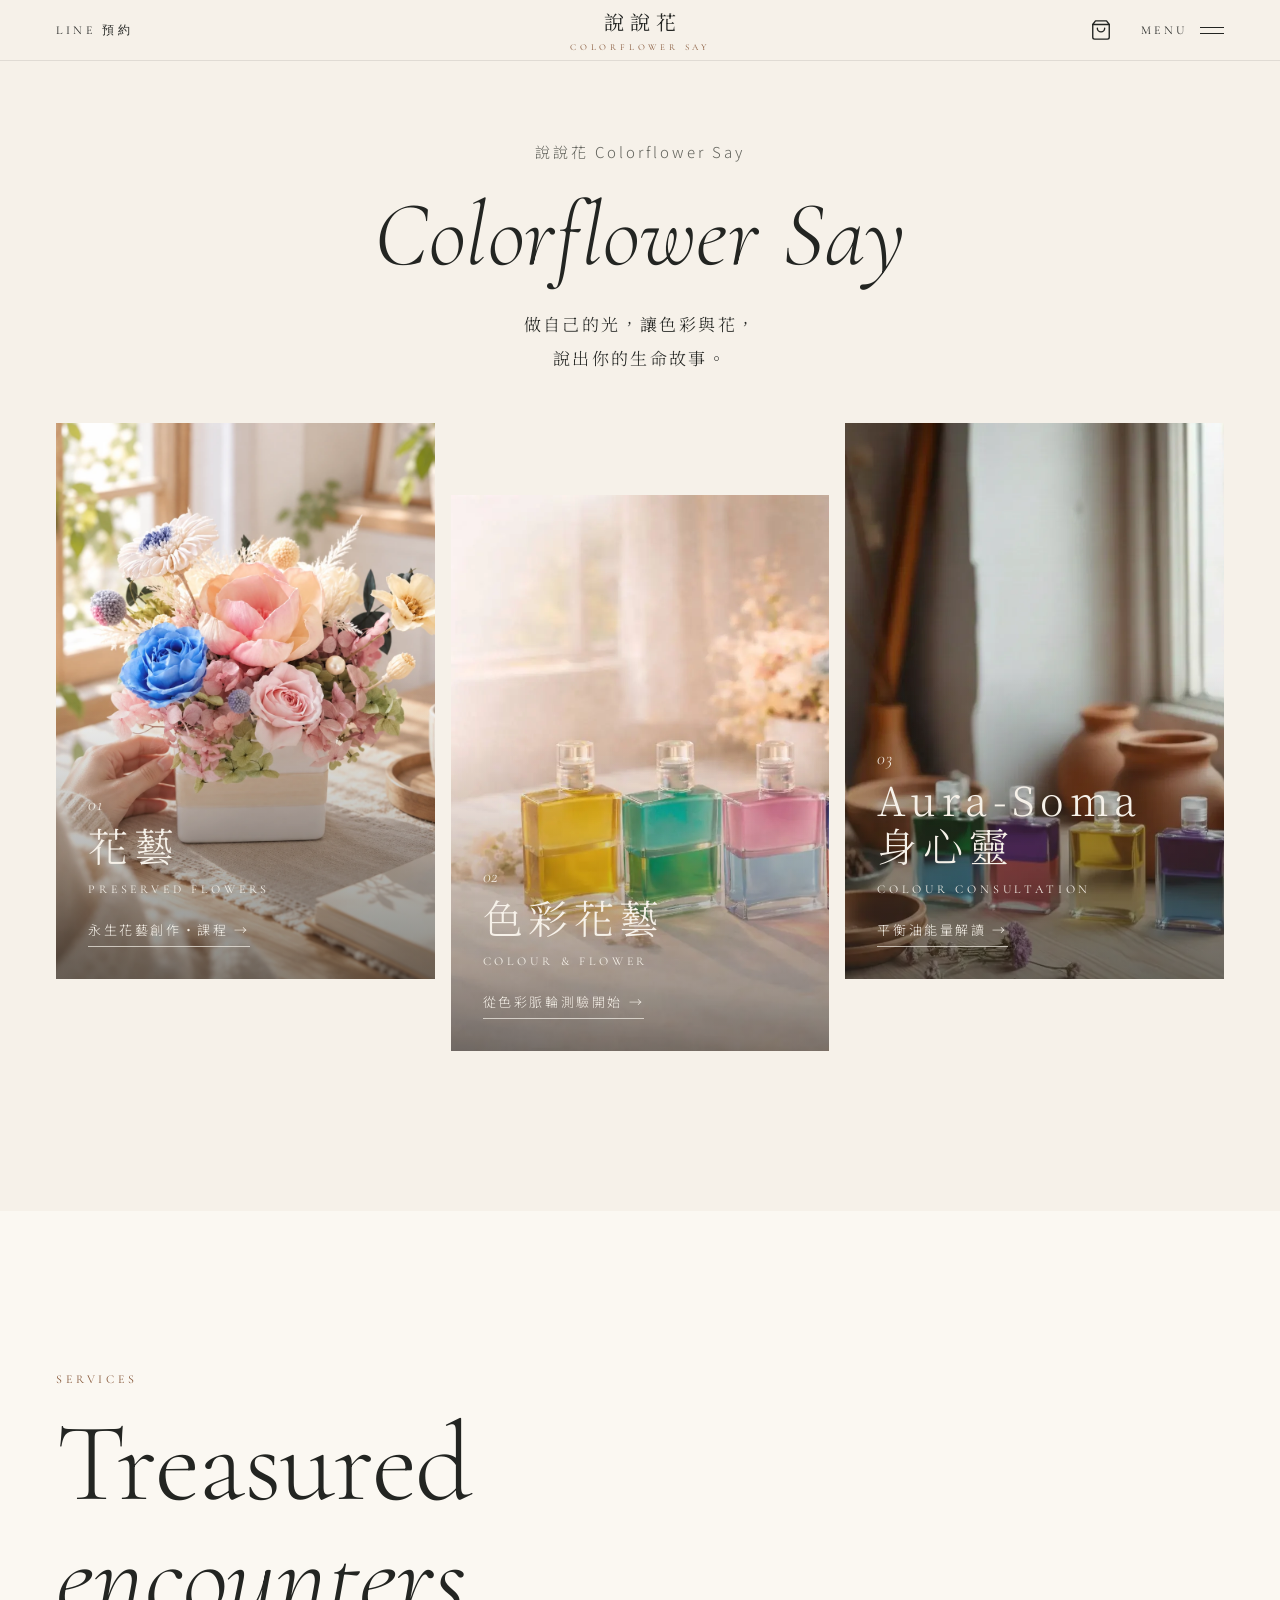
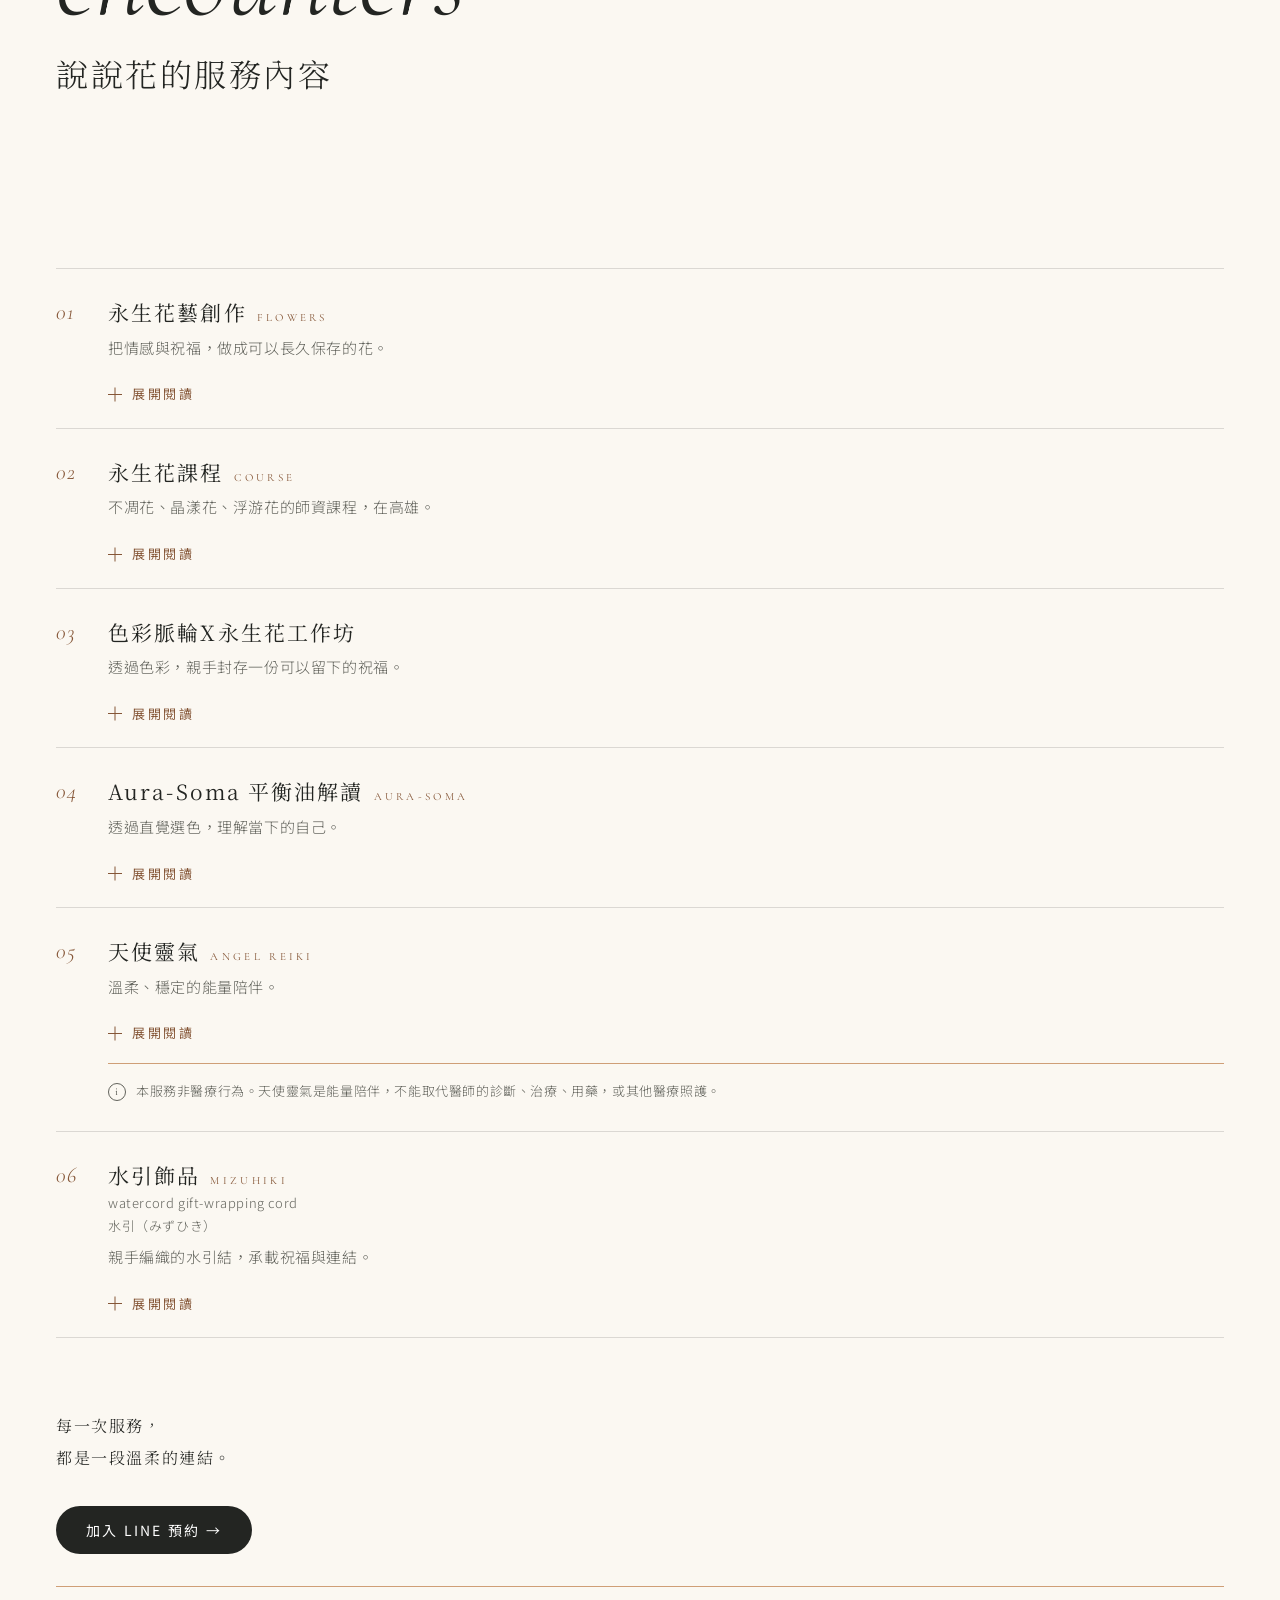
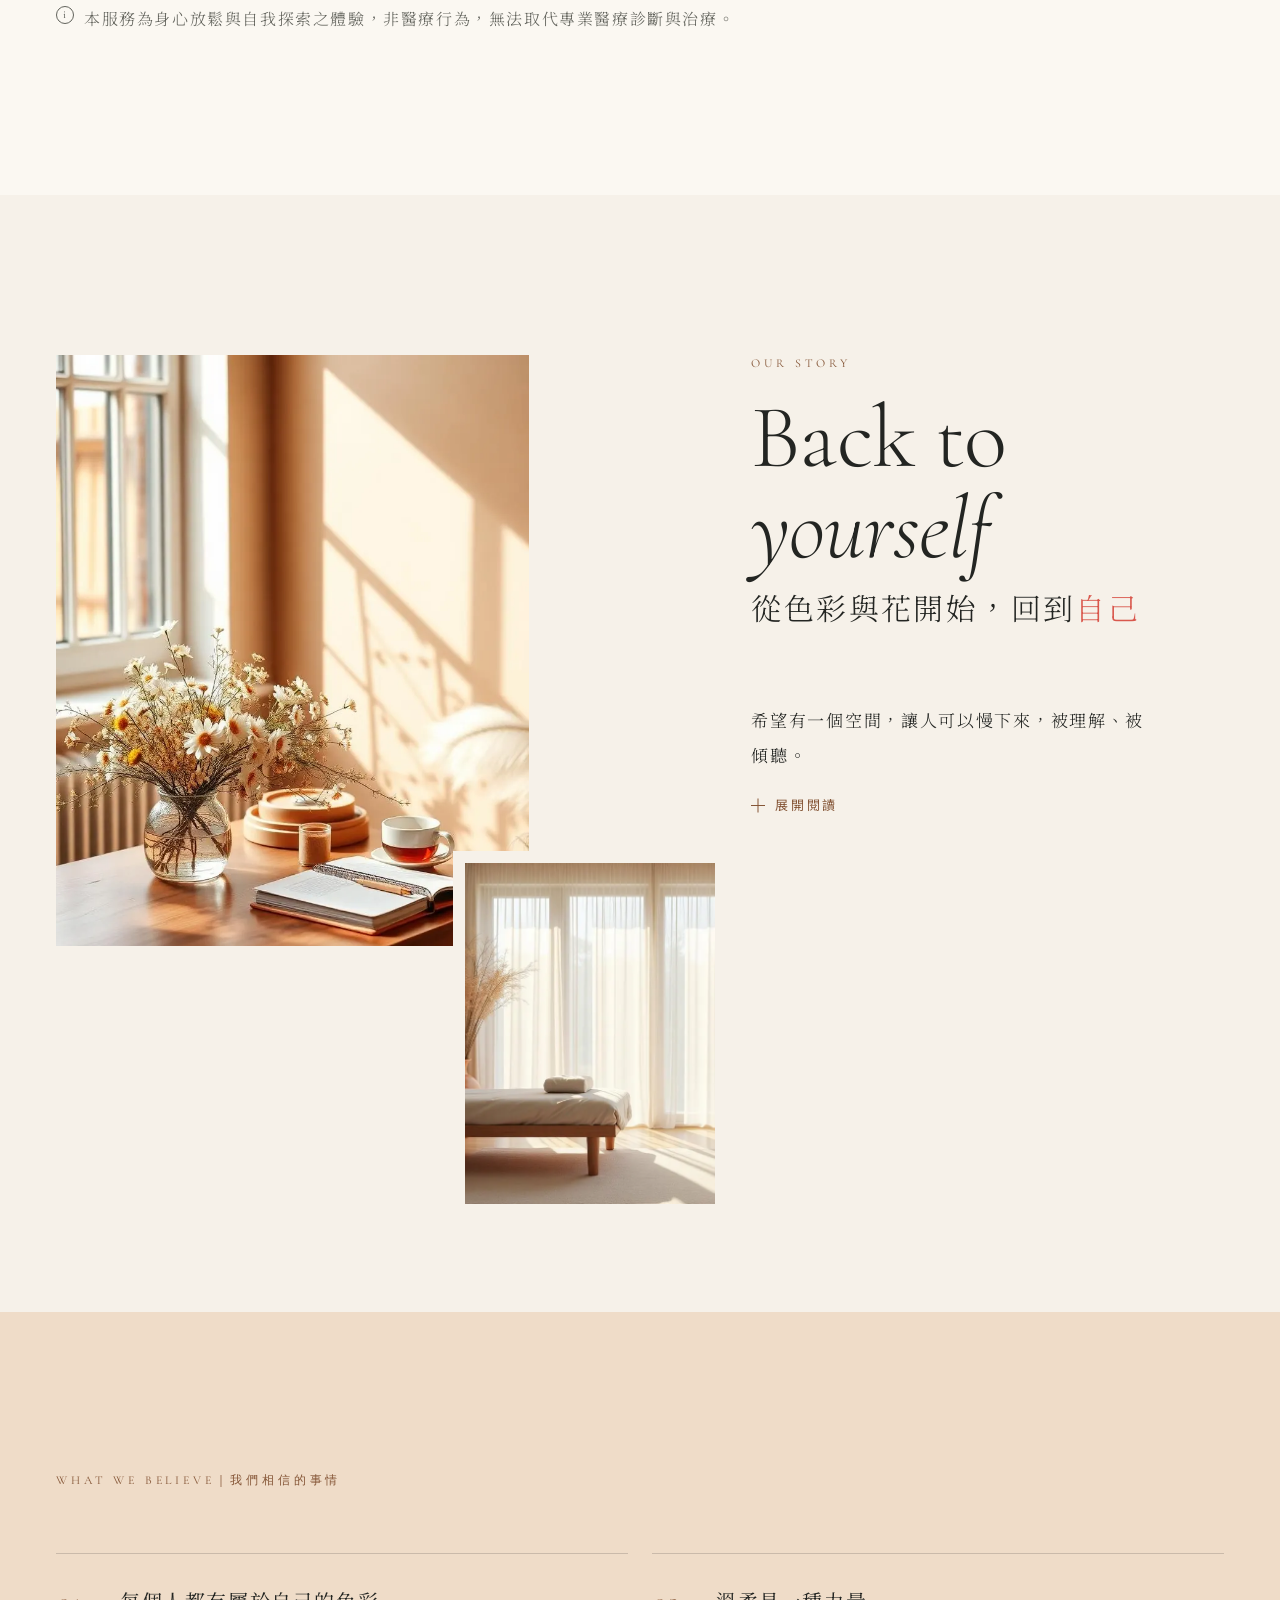
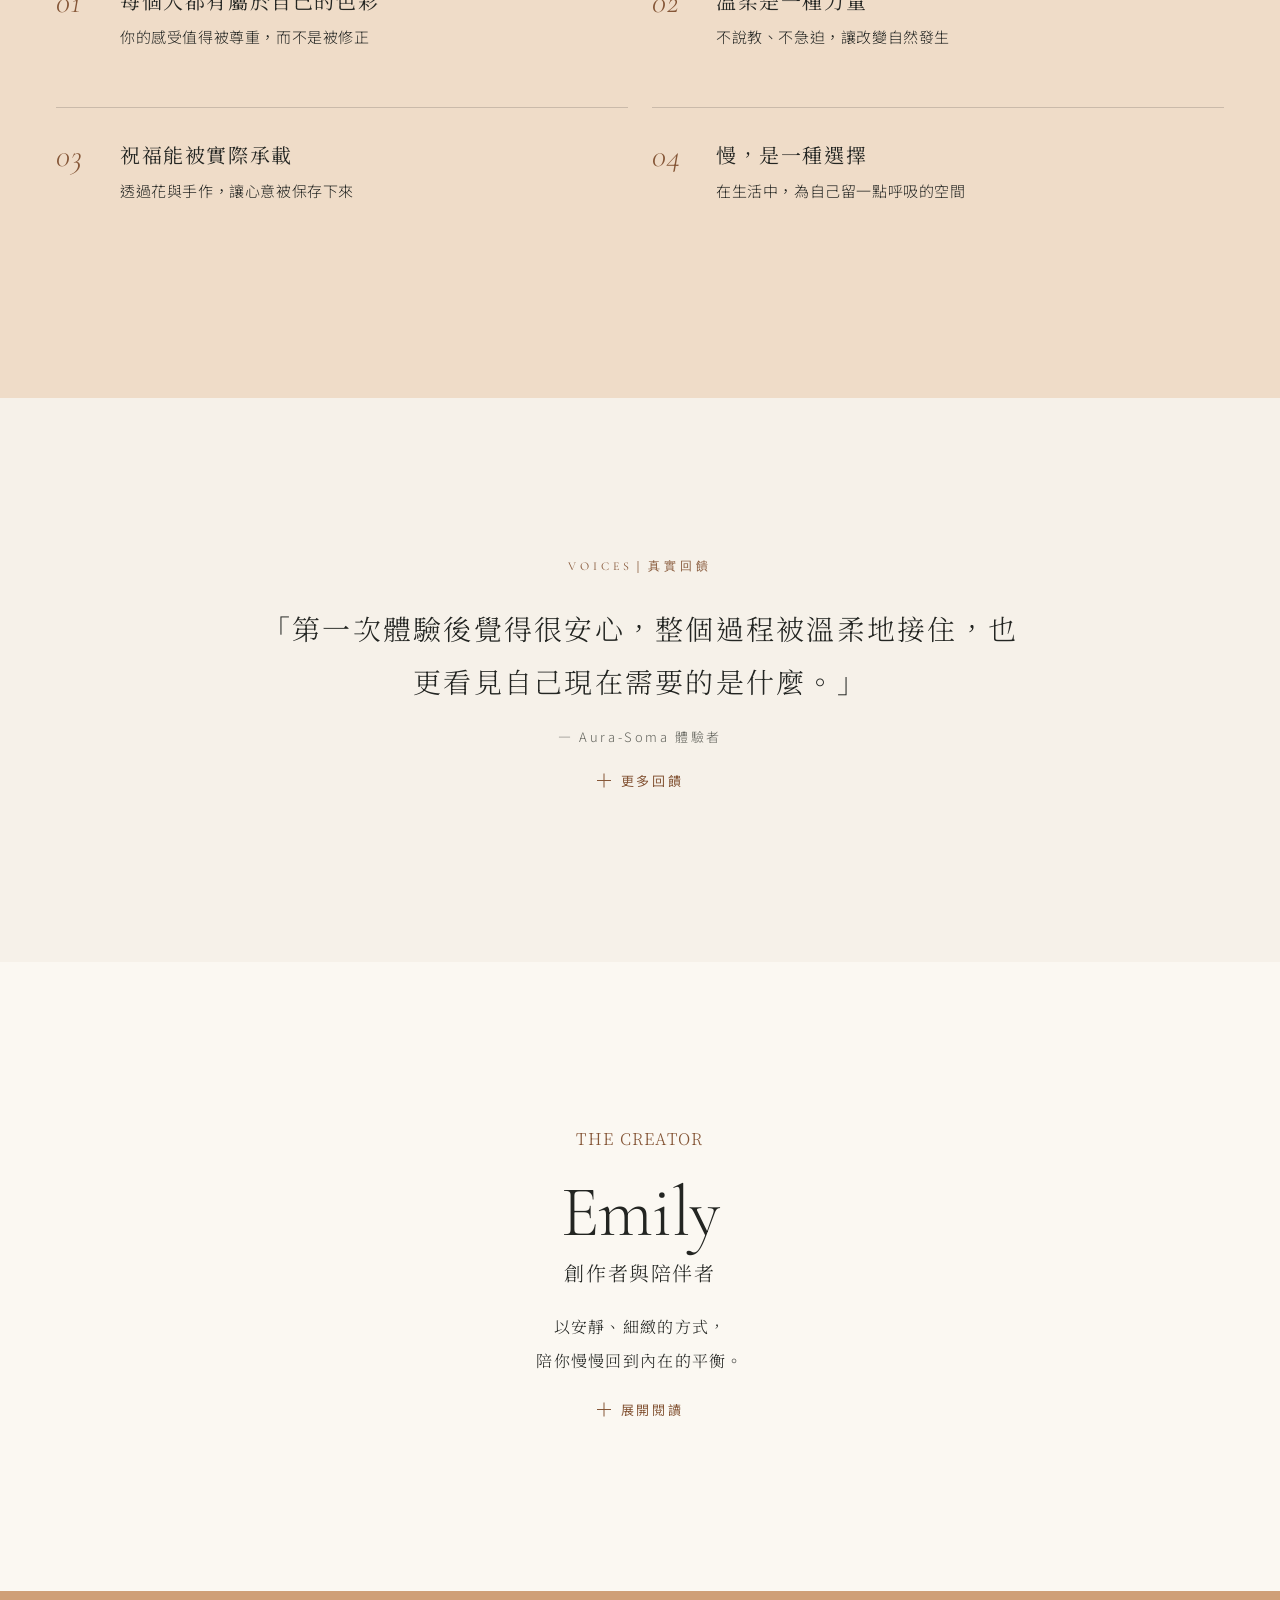
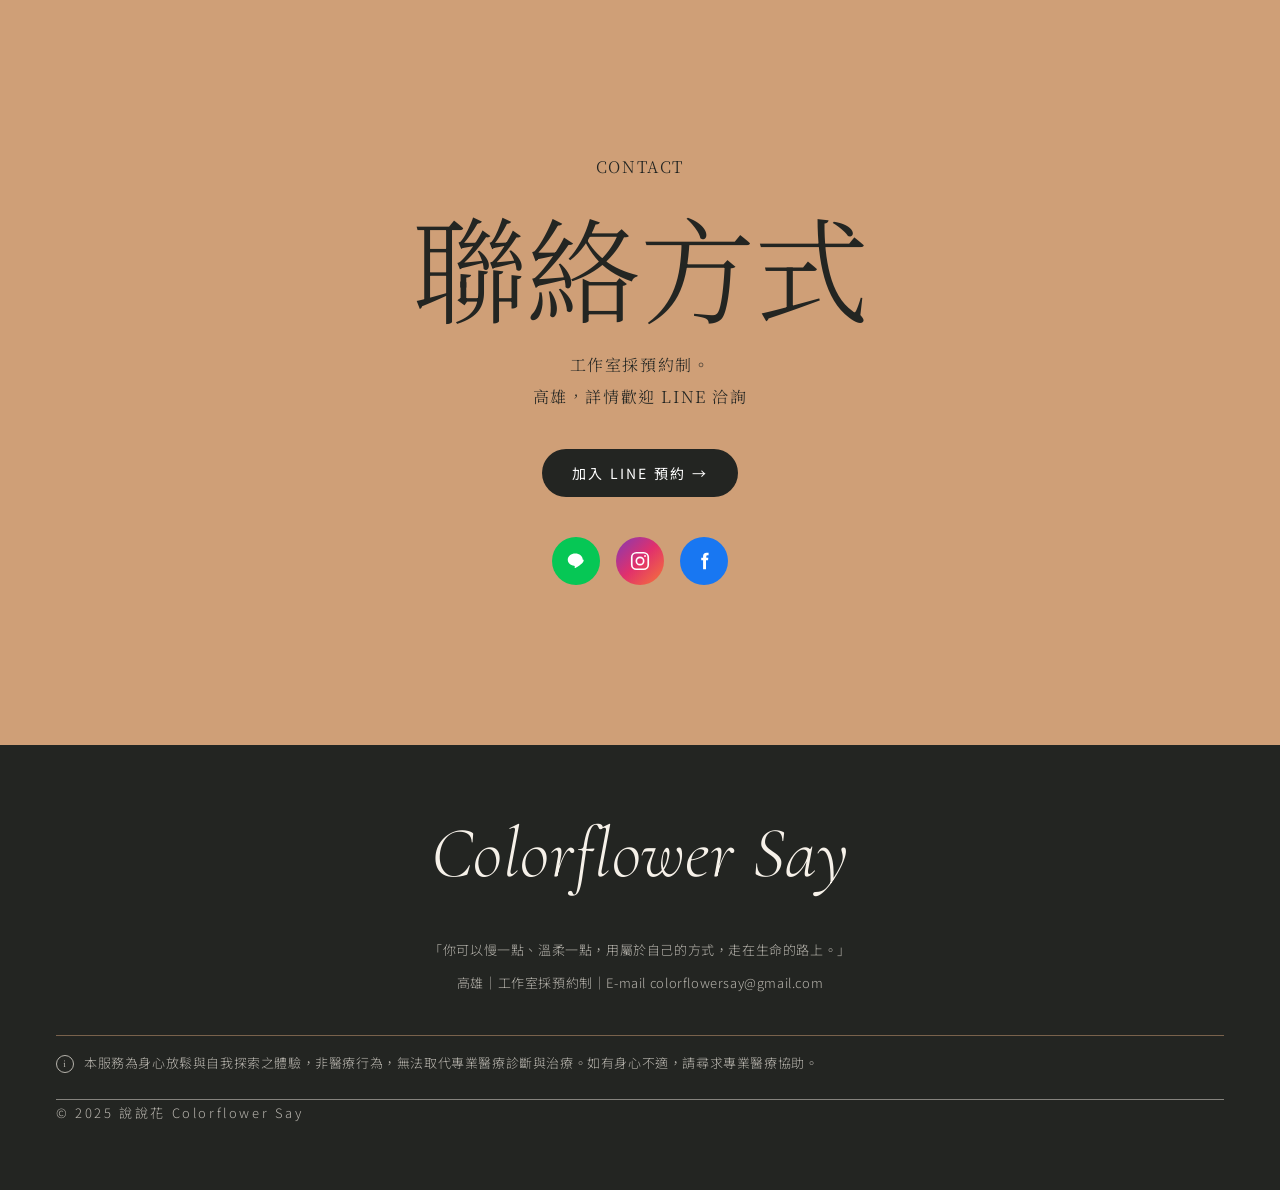
==== commit 5a8045f7: "Add X to the homepage chakra workshop heading. Co-authored-by: j106226-star <j106226-star@users.nore" ====
--- a/index.html
+++ b/index.html
@@ -186,7 +186,7 @@
             <article class="v4-svc" id="service-0">
               <span class="no">03</span>
               <div>
-                <h3>色彩脈輪永生花工作坊</h3>
+                <h3>色彩脈輪X永生花工作坊</h3>
                 <p class="v4-teaser">透過色彩，親手封存一份可以留下的祝福。</p>
                 <div class="v4-more" id="m3"><div><div class="v4-more-inner">
                   <p>【色彩脈輪 X 永生花】身心能量美學工作坊。結合「脈輪能量」與「色彩心理」，把妳當下所需的狀態，轉化為實體的美學作品，長久陪伴妳的生活空間。</p>
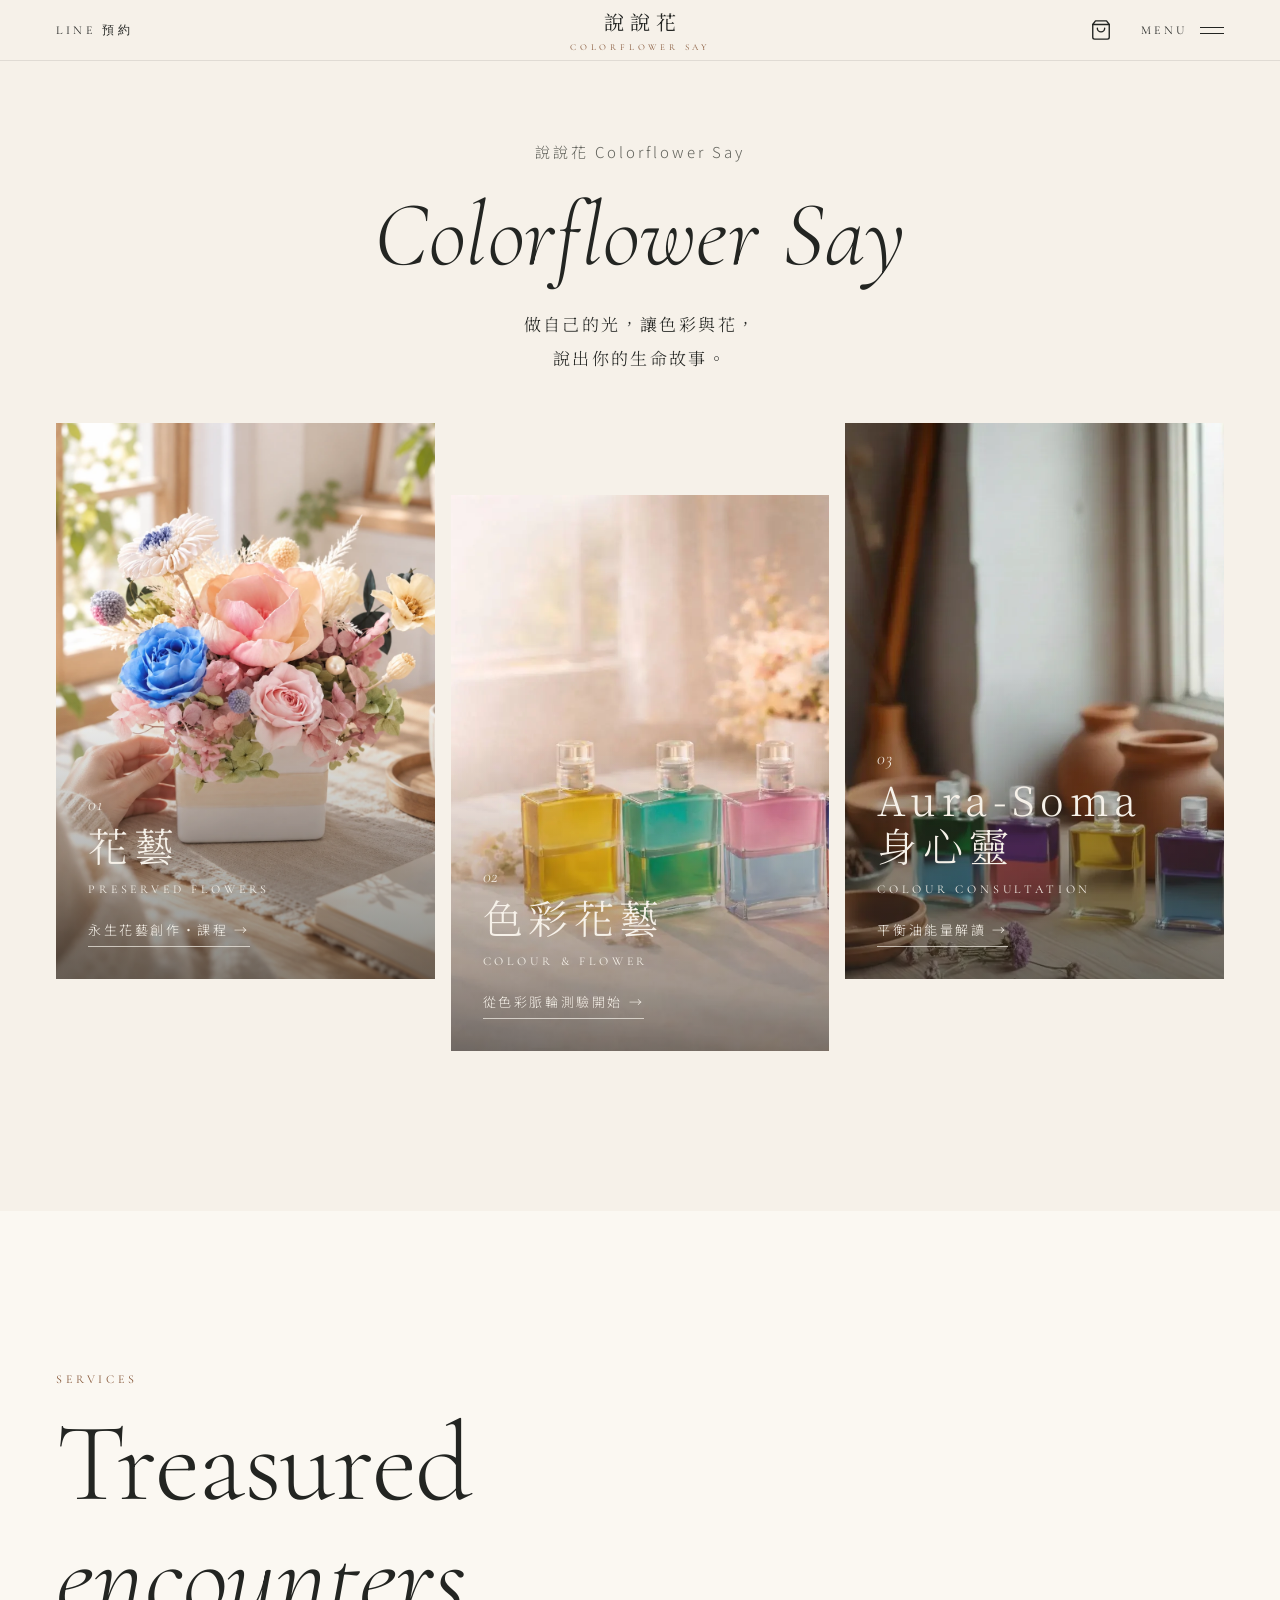
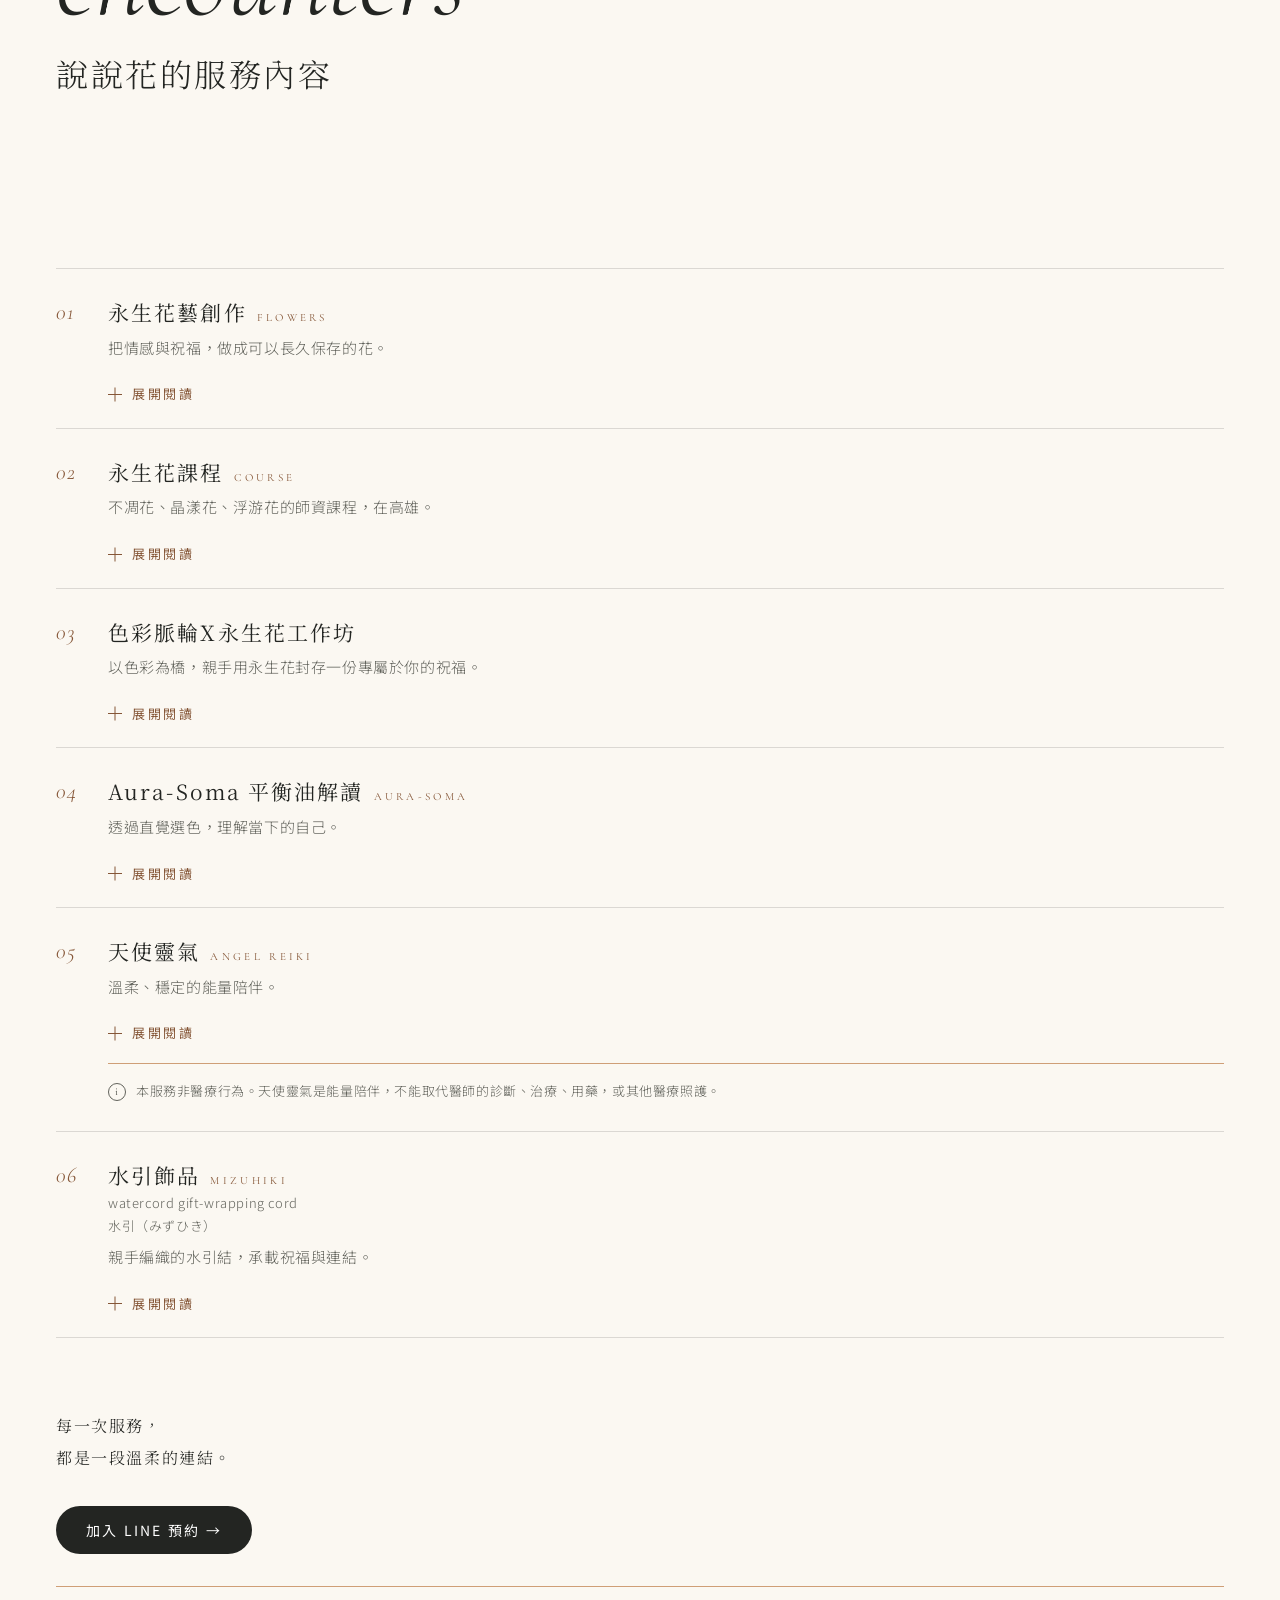
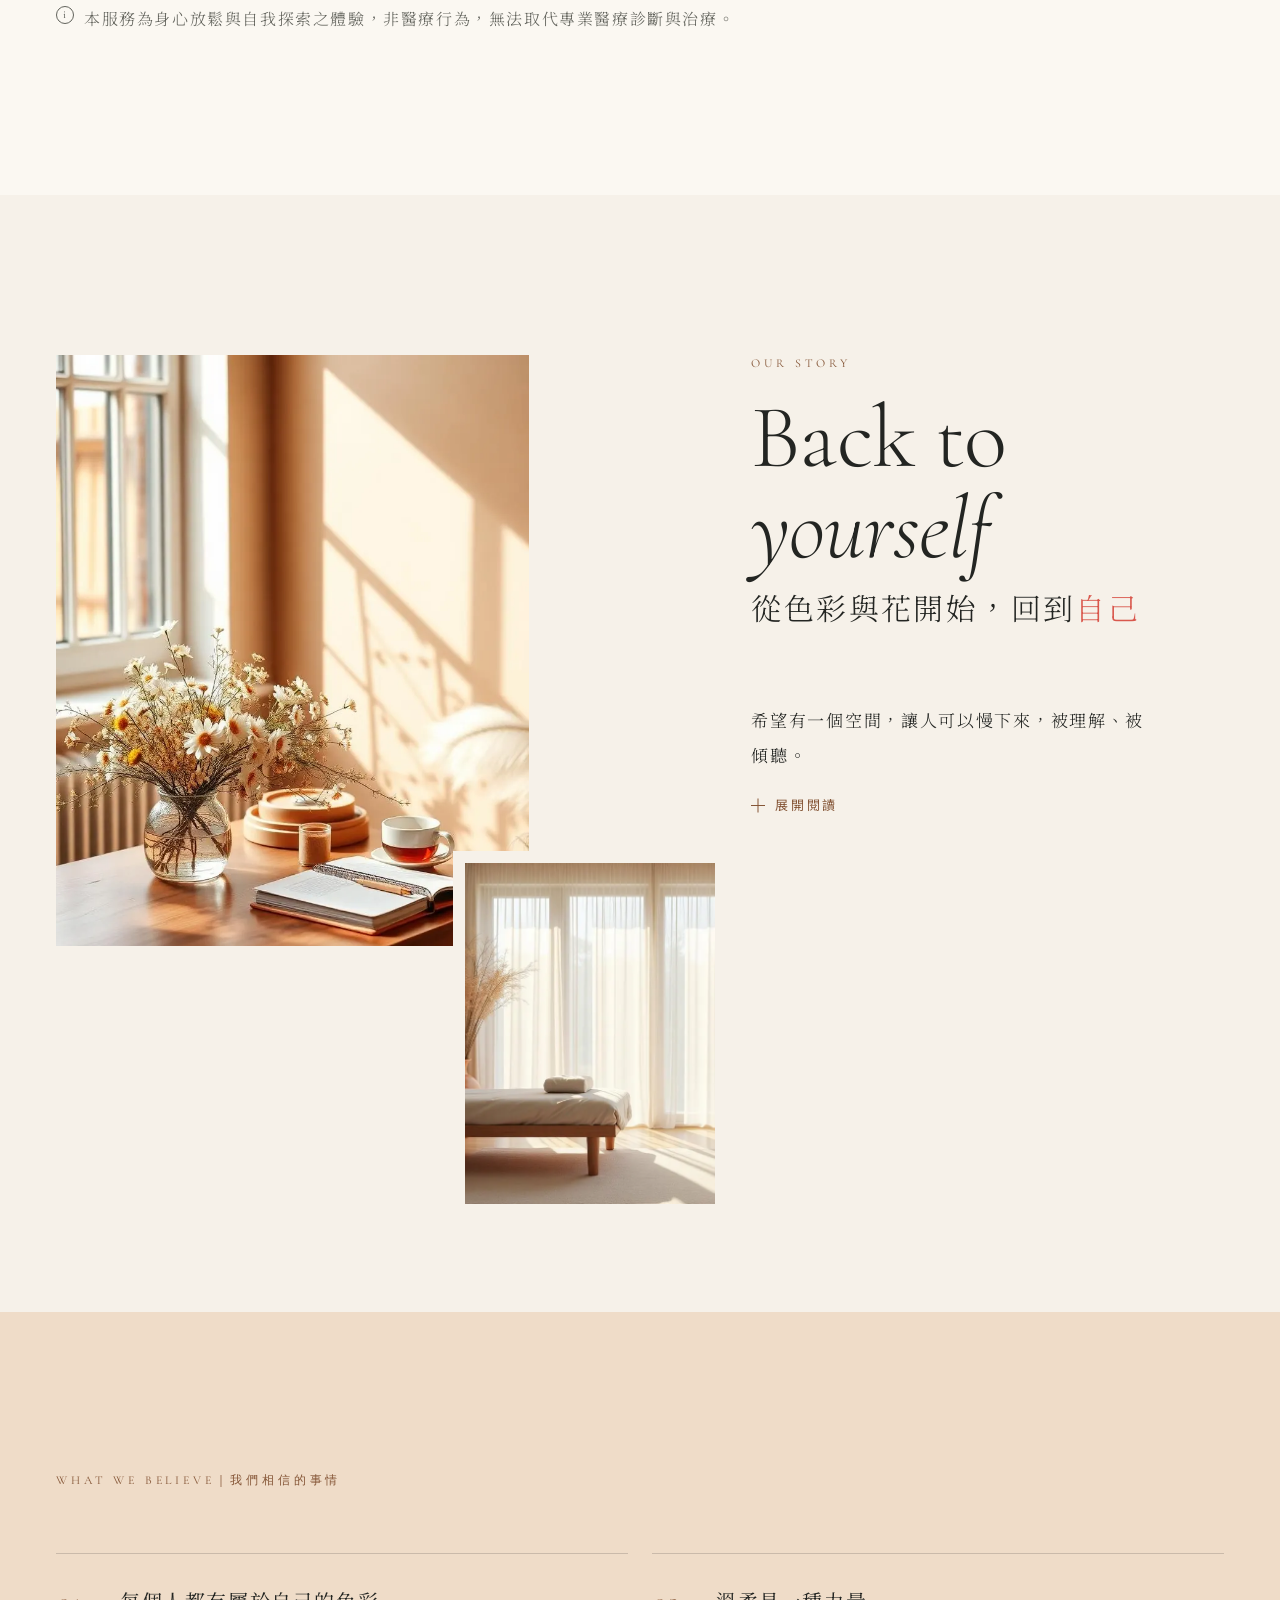
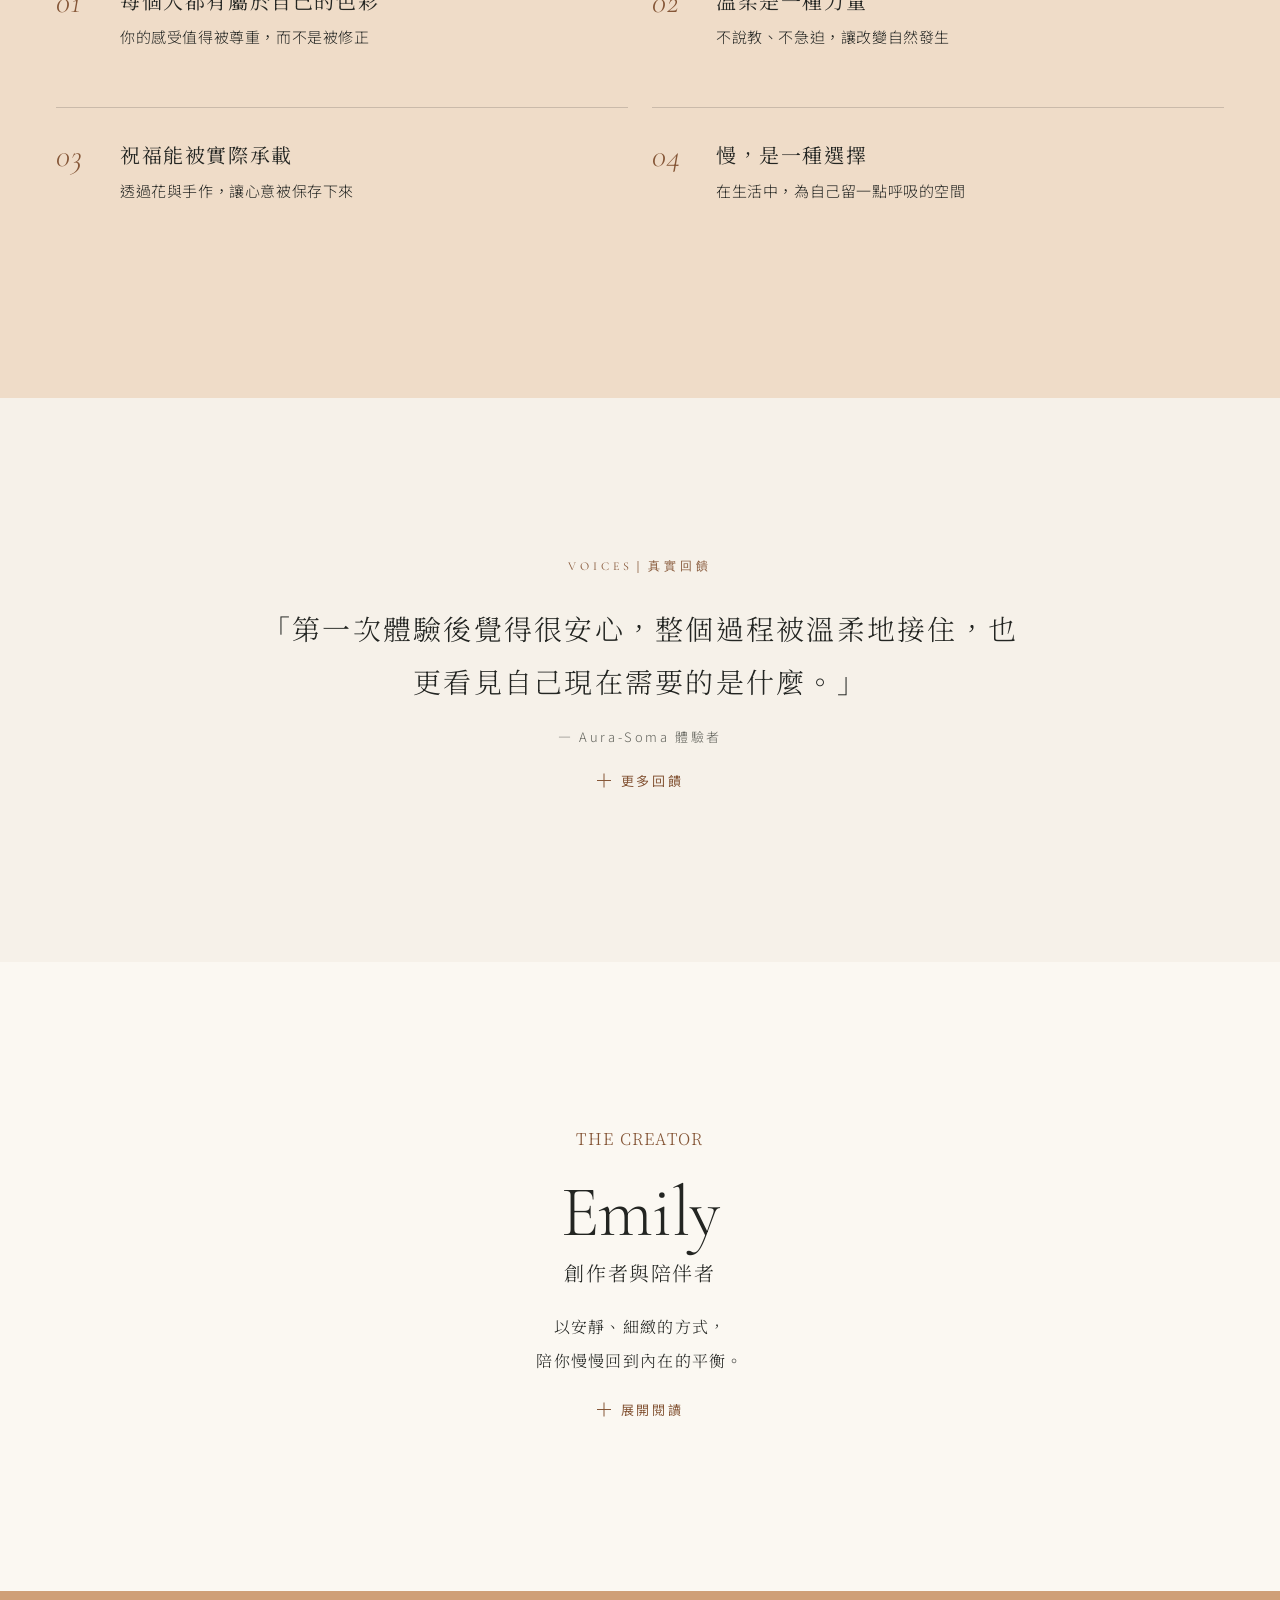
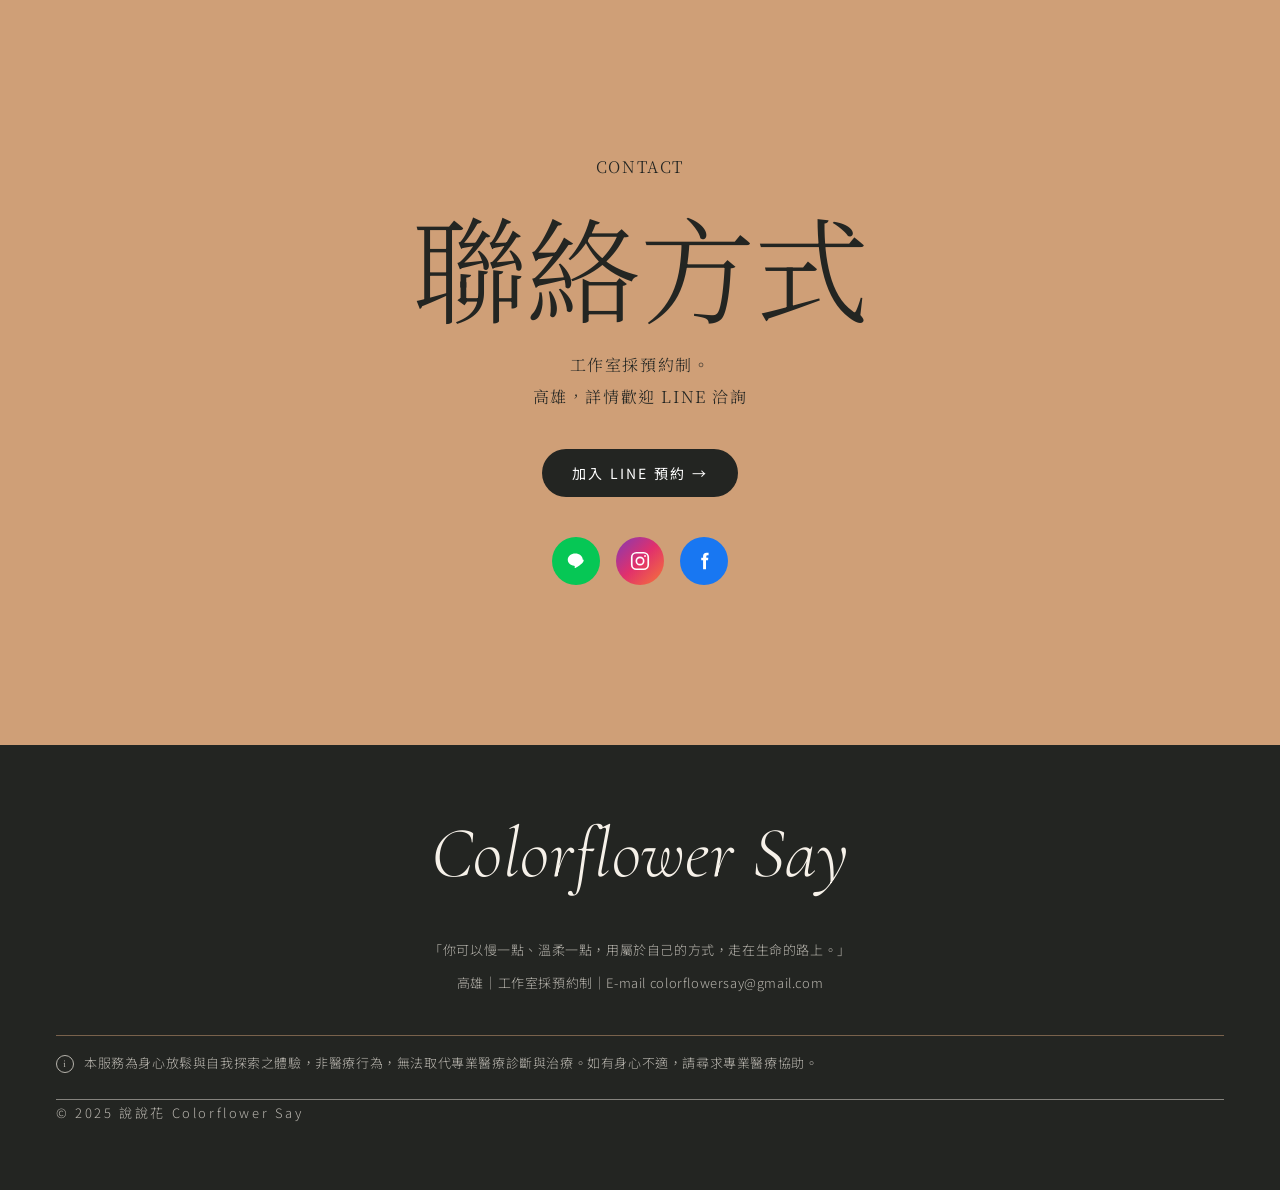
==== commit 43640884: "Update the homepage chakra workshop teaser. Co-authored-by: j106226-star <j106226-star@users.noreply" ====
--- a/index.html
+++ b/index.html
@@ -187,7 +187,7 @@
               <span class="no">03</span>
               <div>
                 <h3>色彩脈輪X永生花工作坊</h3>
-                <p class="v4-teaser">透過色彩，親手封存一份可以留下的祝福。</p>
+                <p class="v4-teaser">以色彩為橋，親手用永生花封存一份專屬於你的祝福。</p>
                 <div class="v4-more" id="m3"><div><div class="v4-more-inner">
                   <p>【色彩脈輪 X 永生花】身心能量美學工作坊。結合「脈輪能量」與「色彩心理」，把妳當下所需的狀態，轉化為實體的美學作品，長久陪伴妳的生活空間。</p>
                   <p>這堂課特別適合：</p>
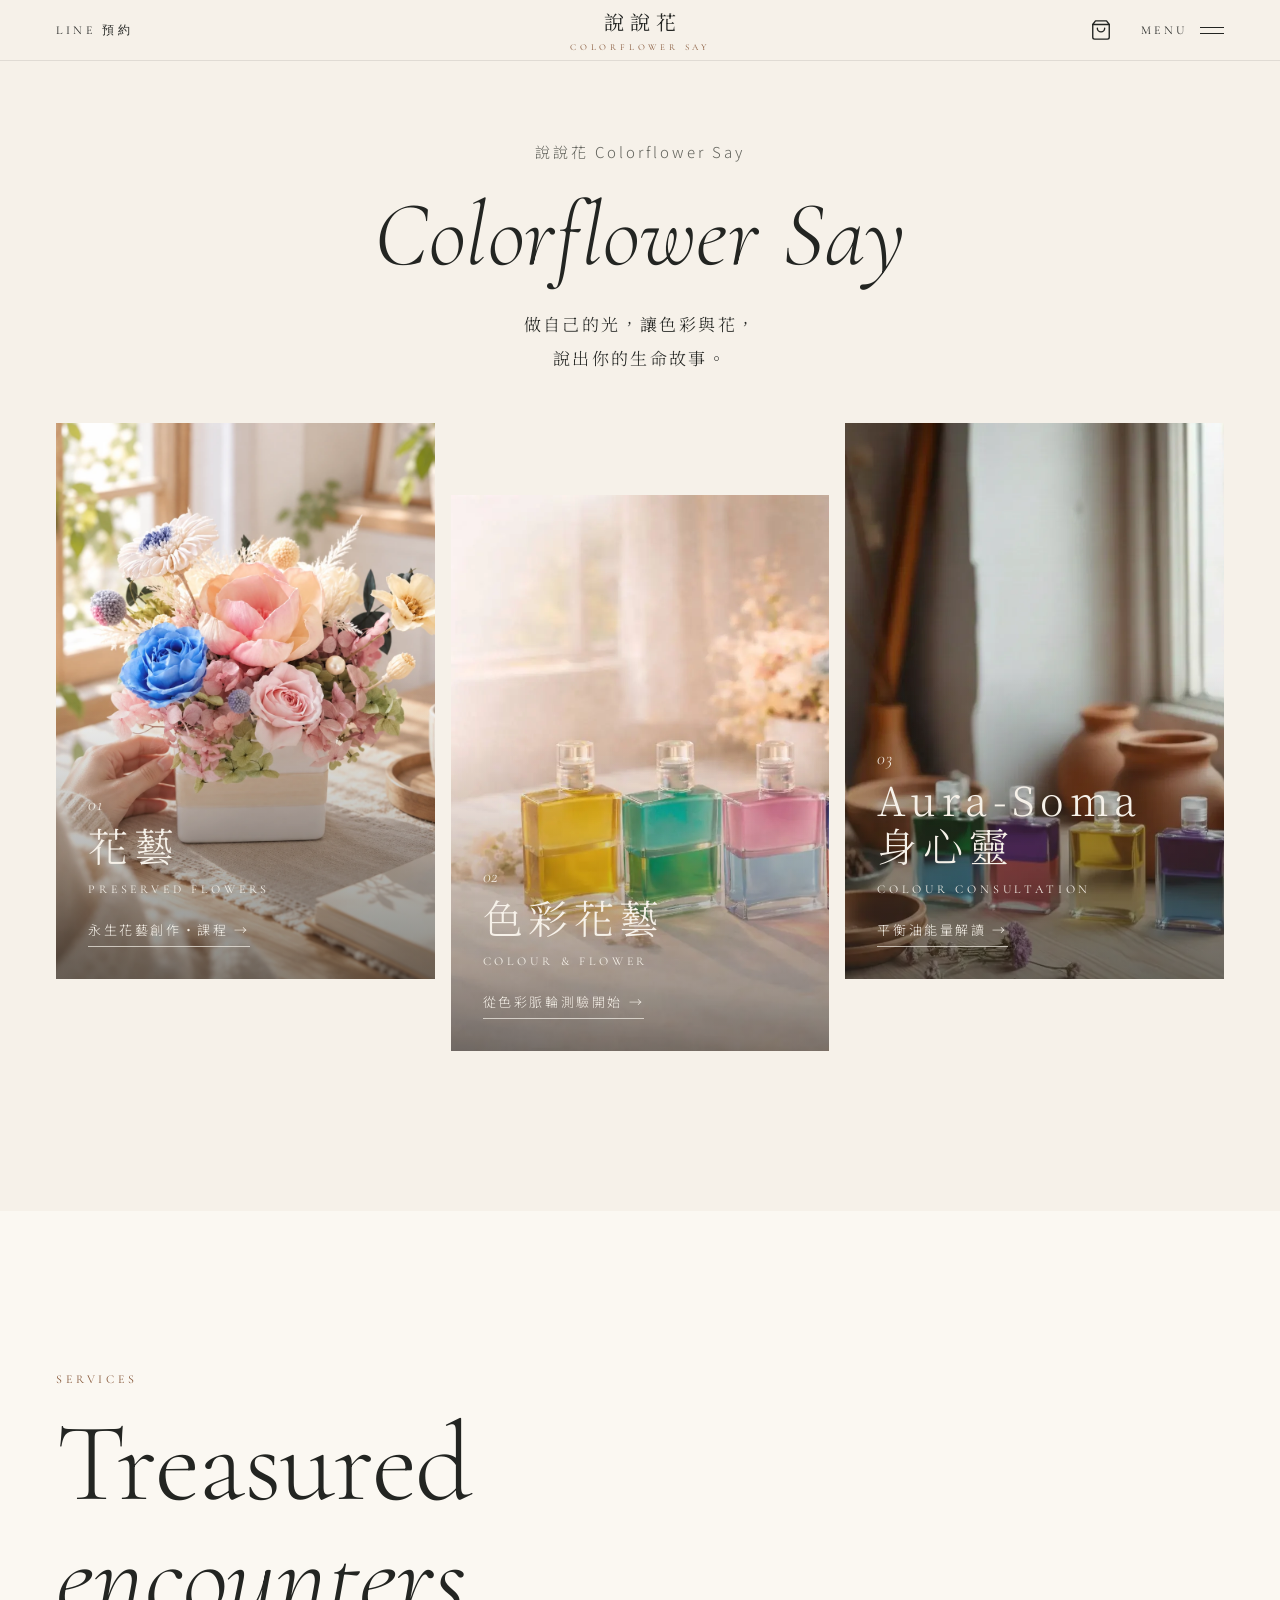
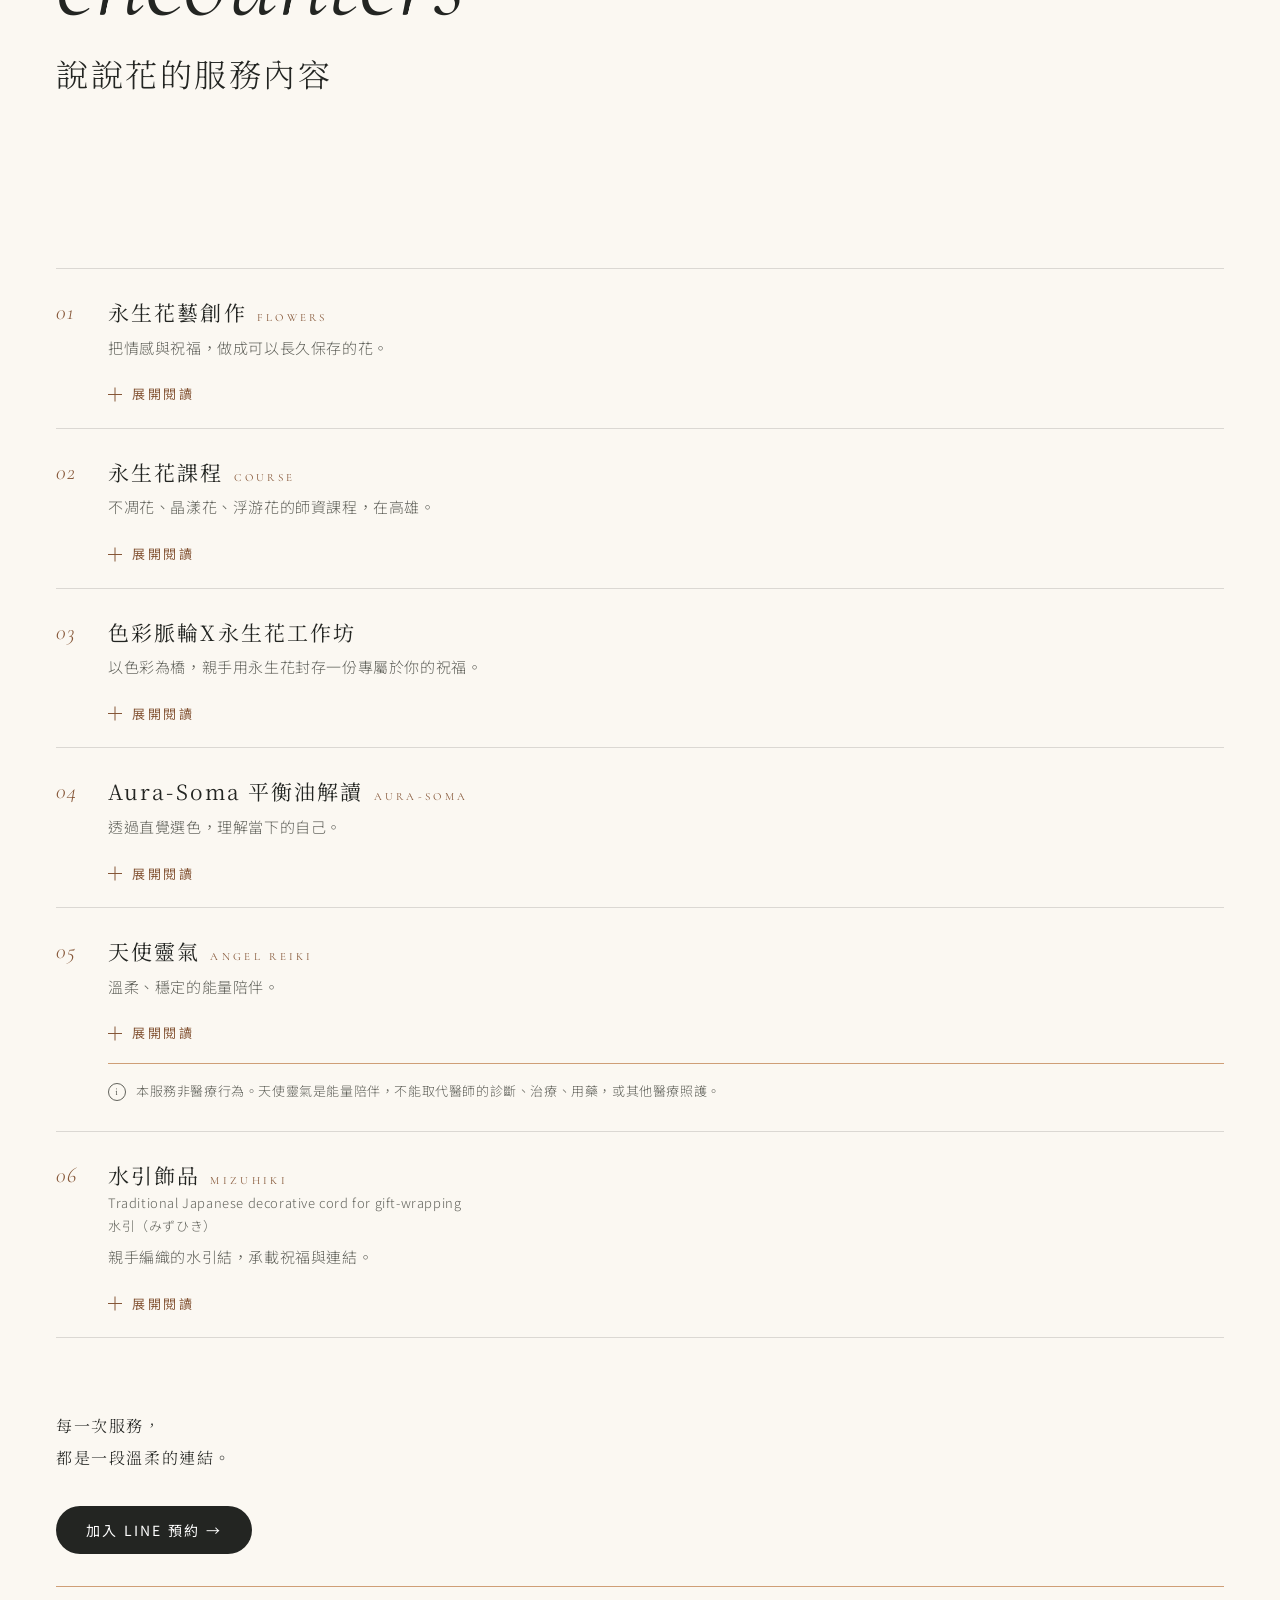
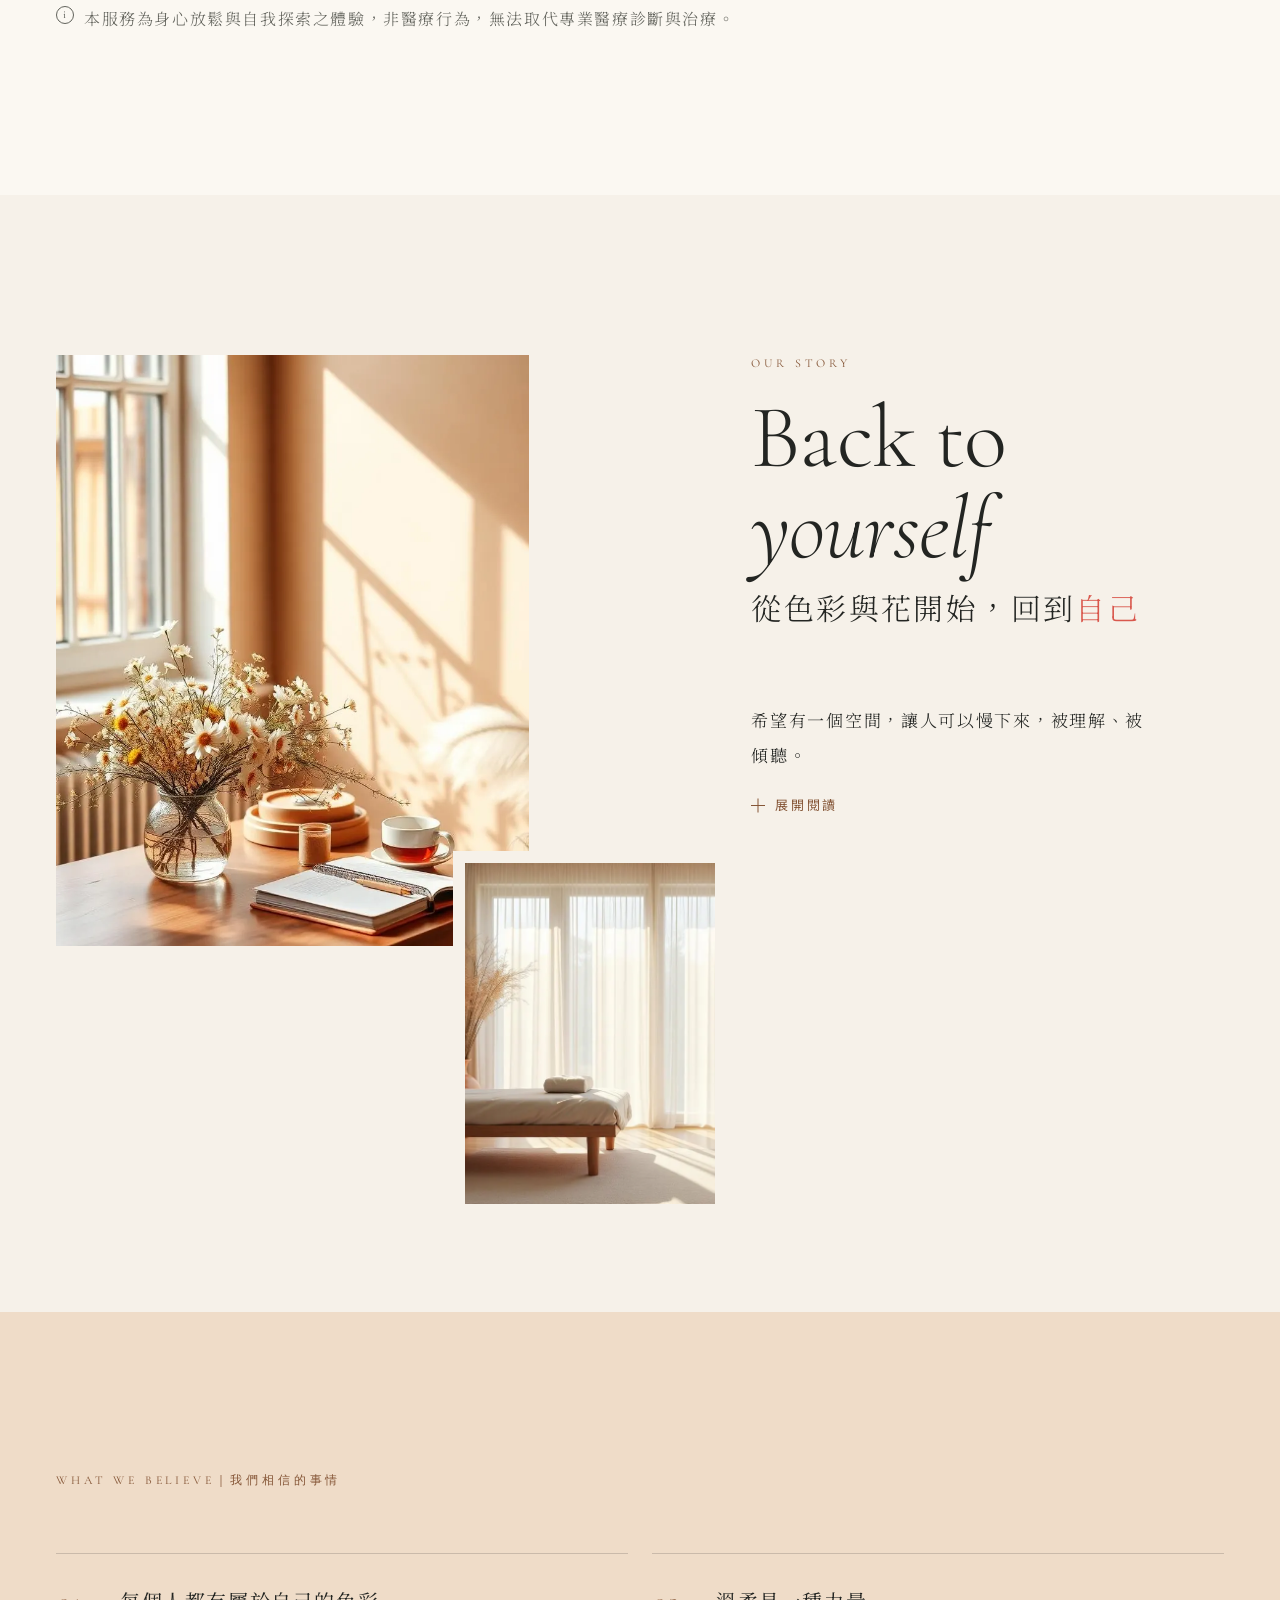
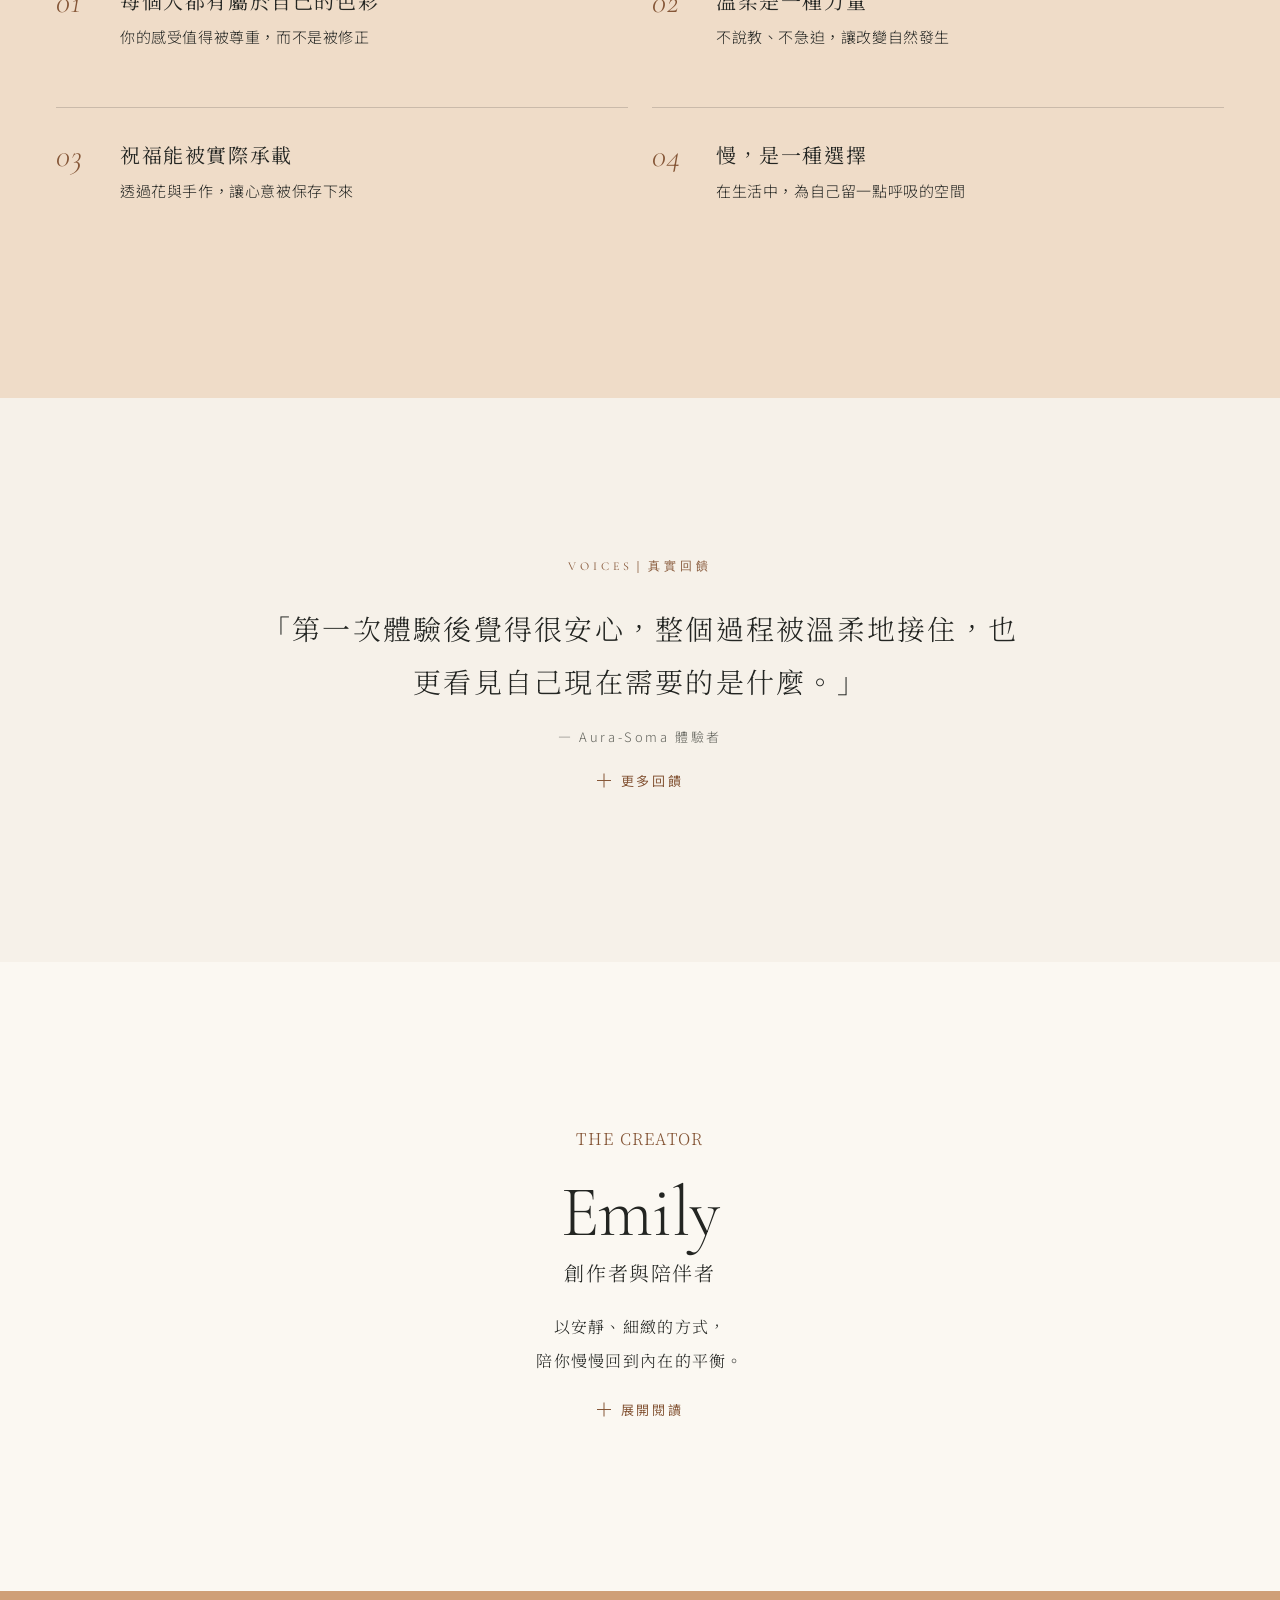
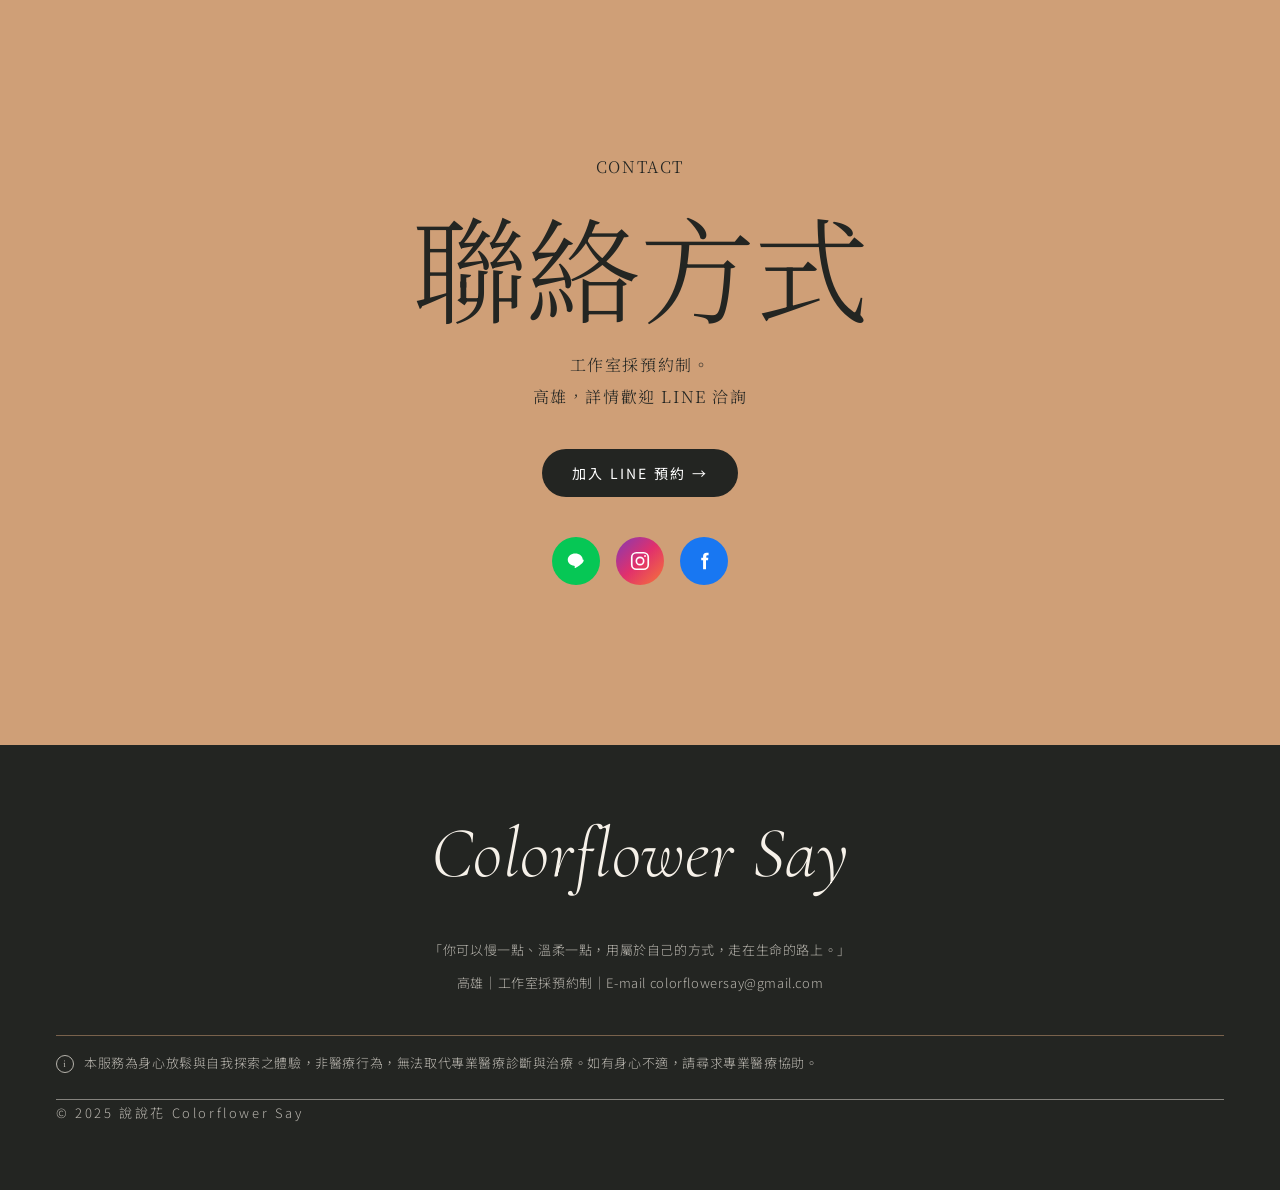
==== commit 6c441f56: "Replace the Mizuhiki small English line on the homepage. Co-authored-by: j106226-star <j106226-star@" ====
--- a/index.html
+++ b/index.html
@@ -252,7 +252,7 @@
               <span class="no">06</span>
               <div>
                 <h3>水引飾品<span class="v4-cat-tag">Mizuhiki</span></h3>
-                <p class="v4-small">watercord gift-wrapping cord</p>
+                <p class="v4-small">Traditional Japanese decorative cord for gift-wrapping</p>
                 <p class="v4-small">水引（みずひき）</p>
                 <p class="v4-teaser">親手編織的水引結，承載祝福與連結。</p>
                 <div class="v4-more" id="m6"><div><div class="v4-more-inner">
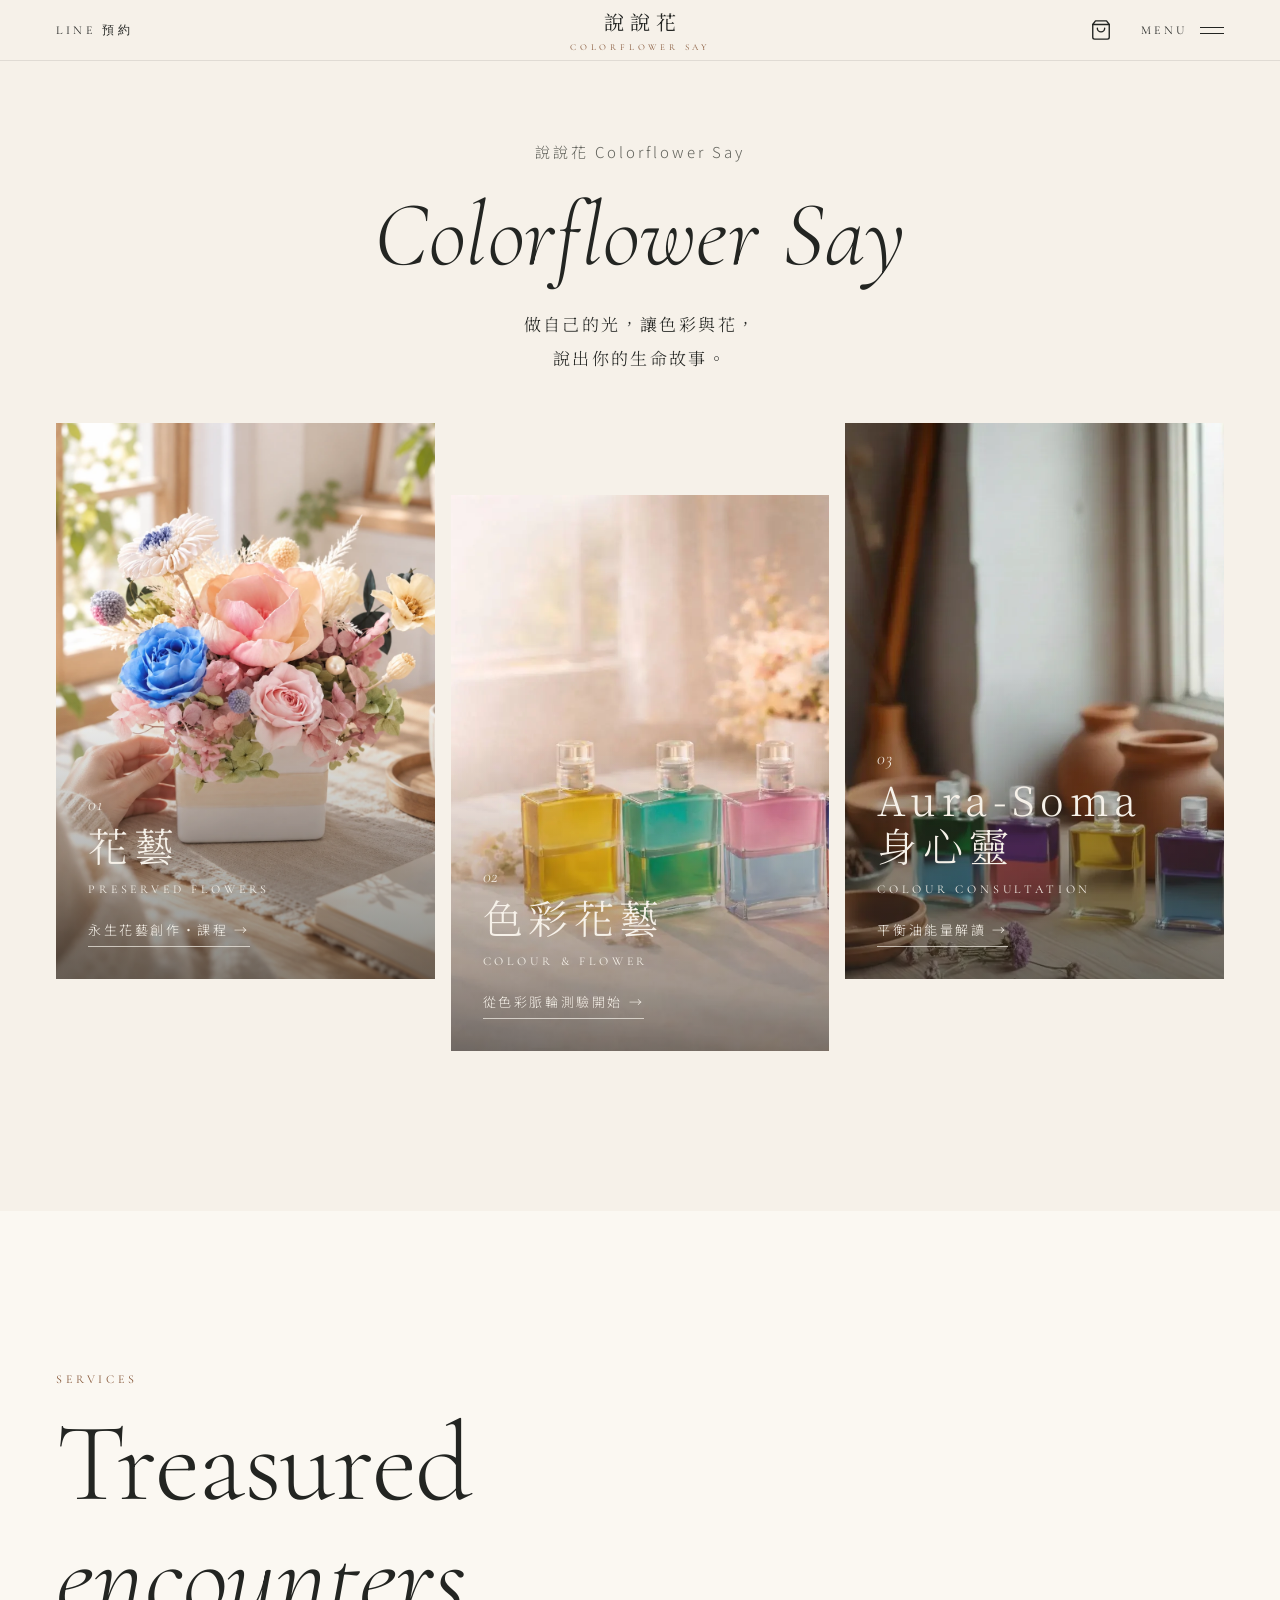
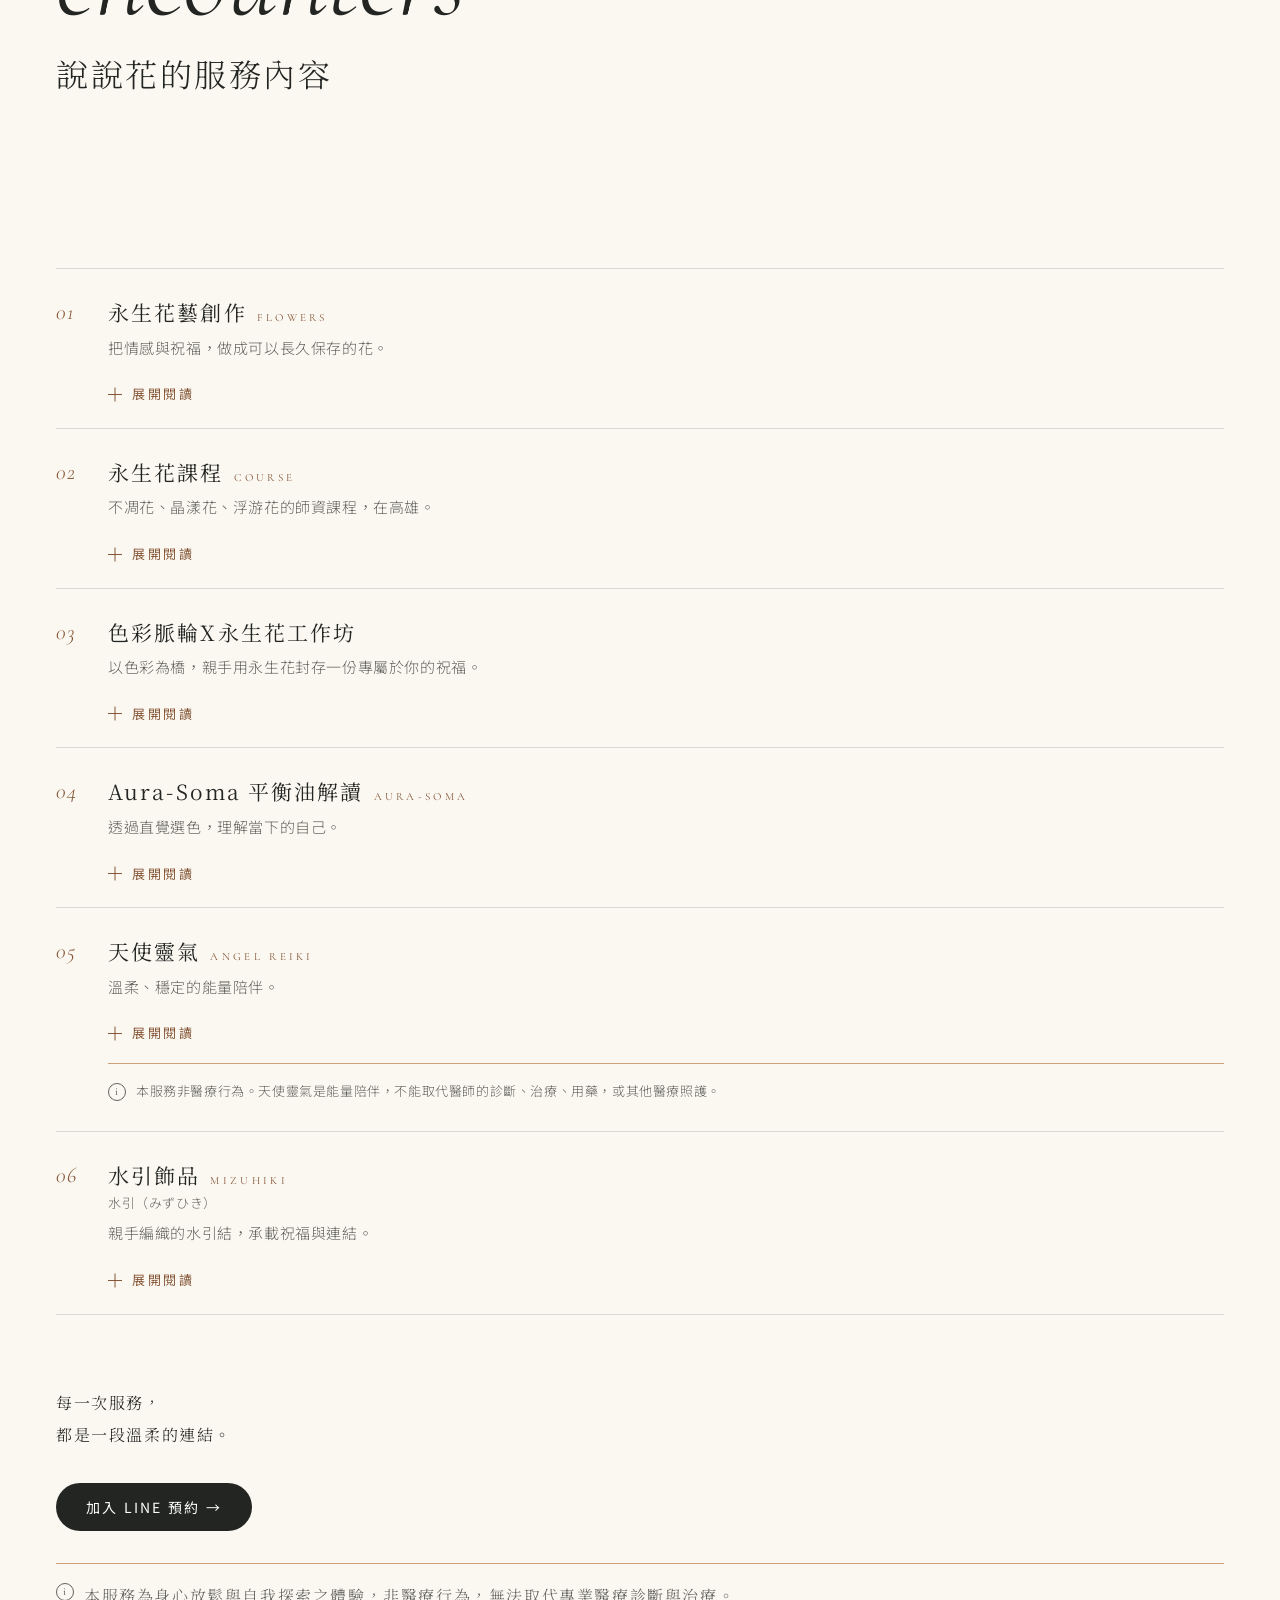
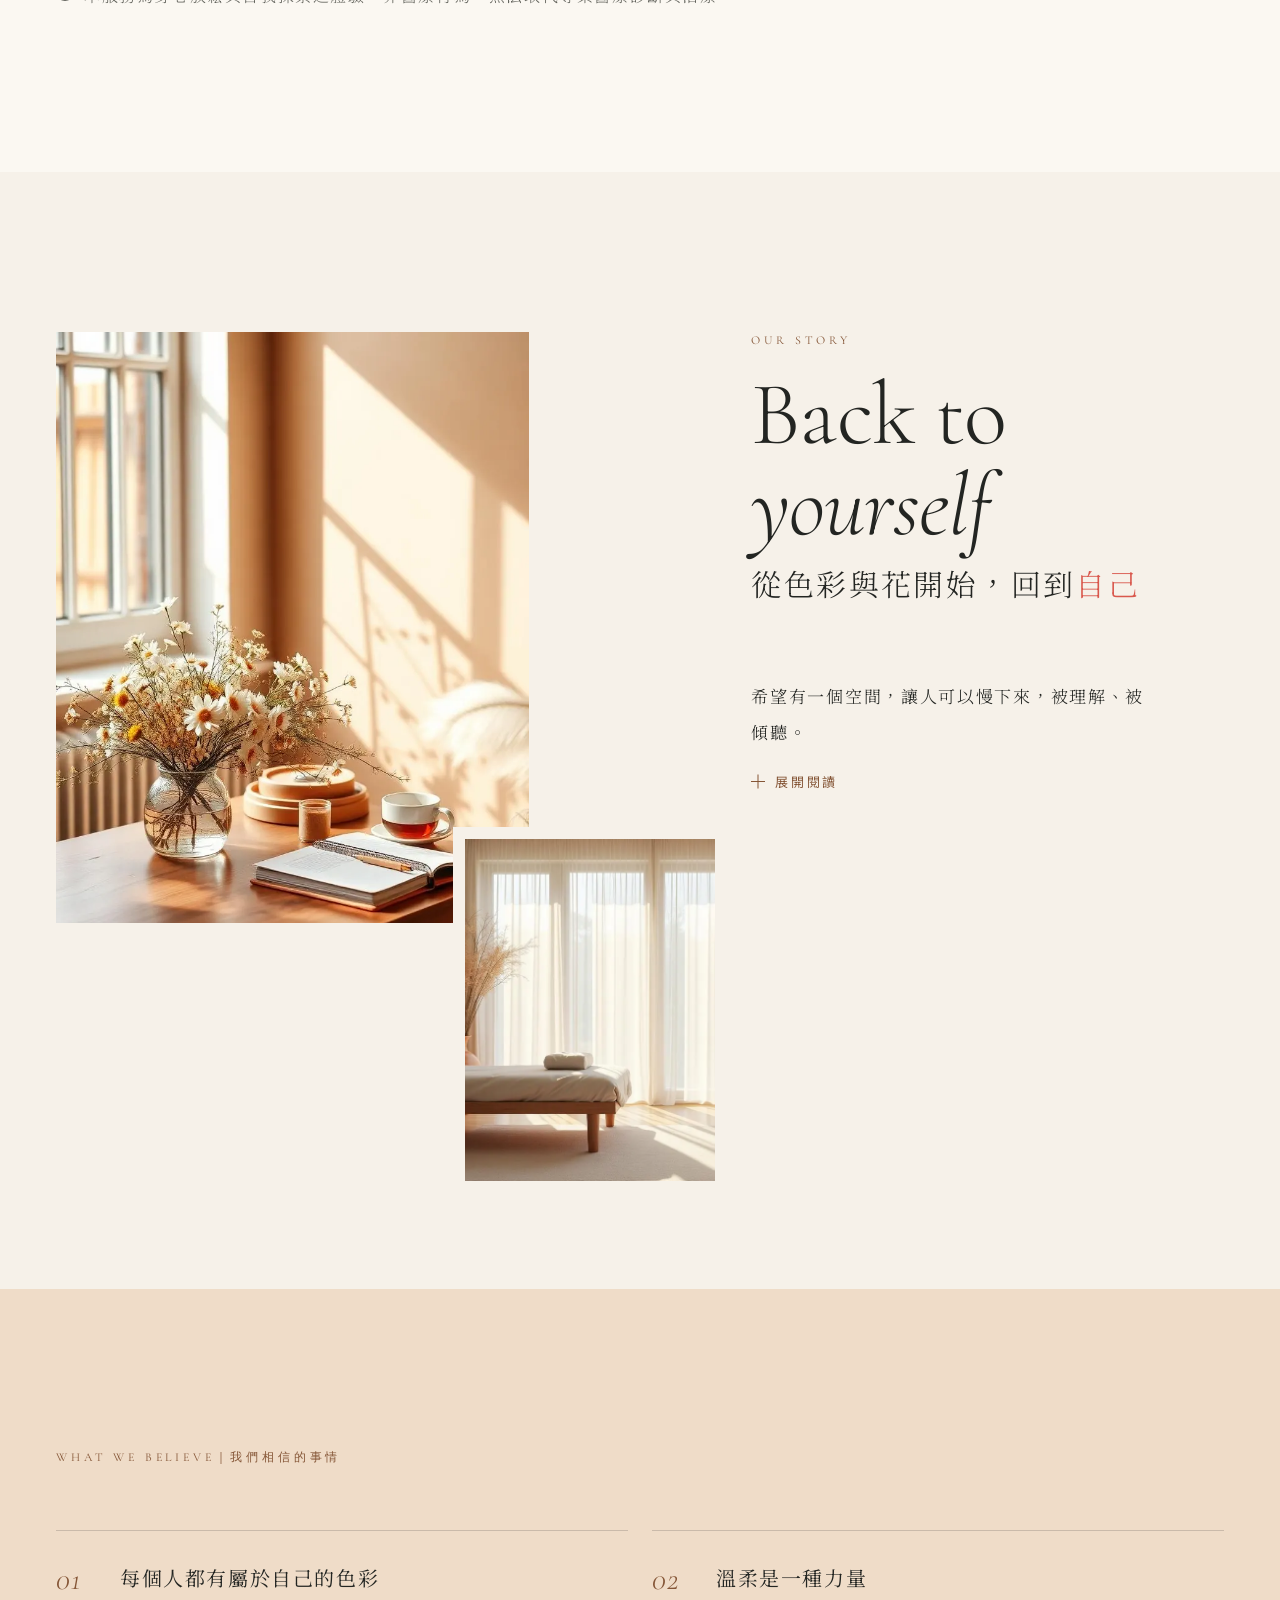
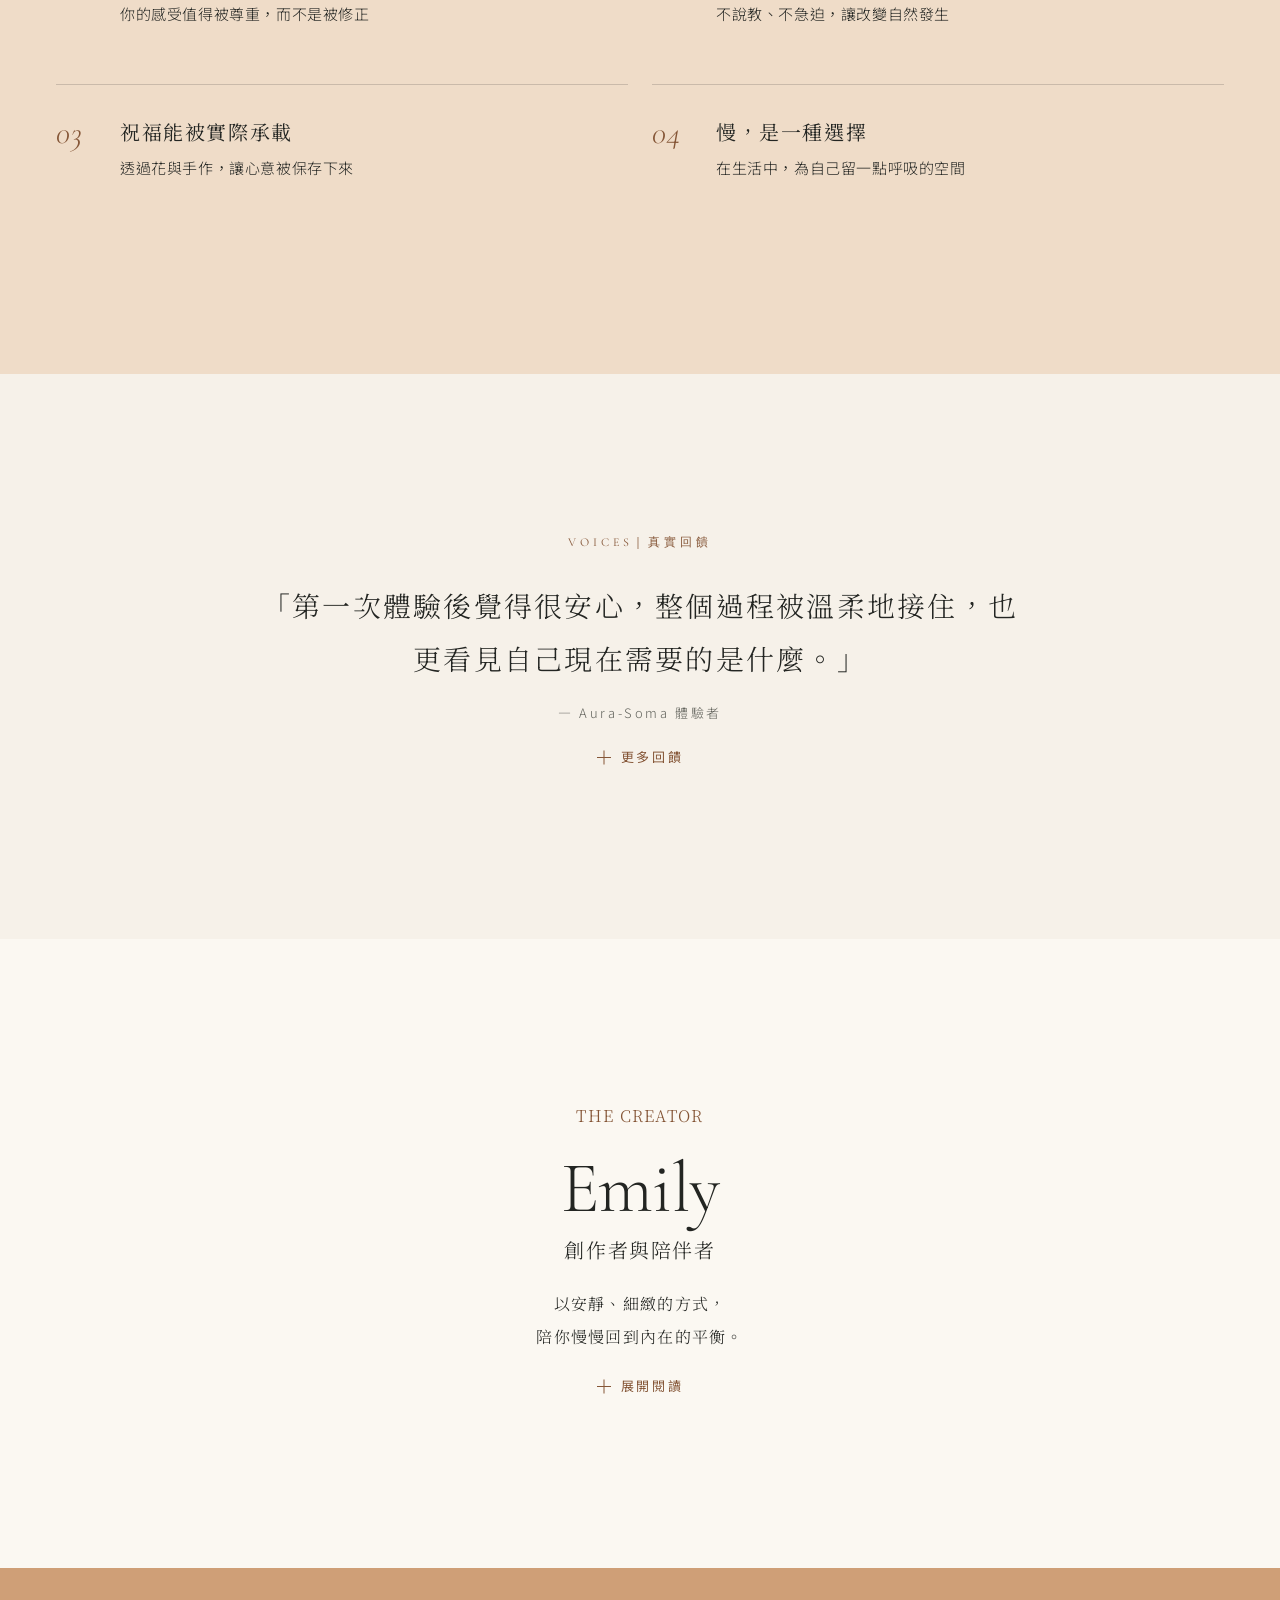
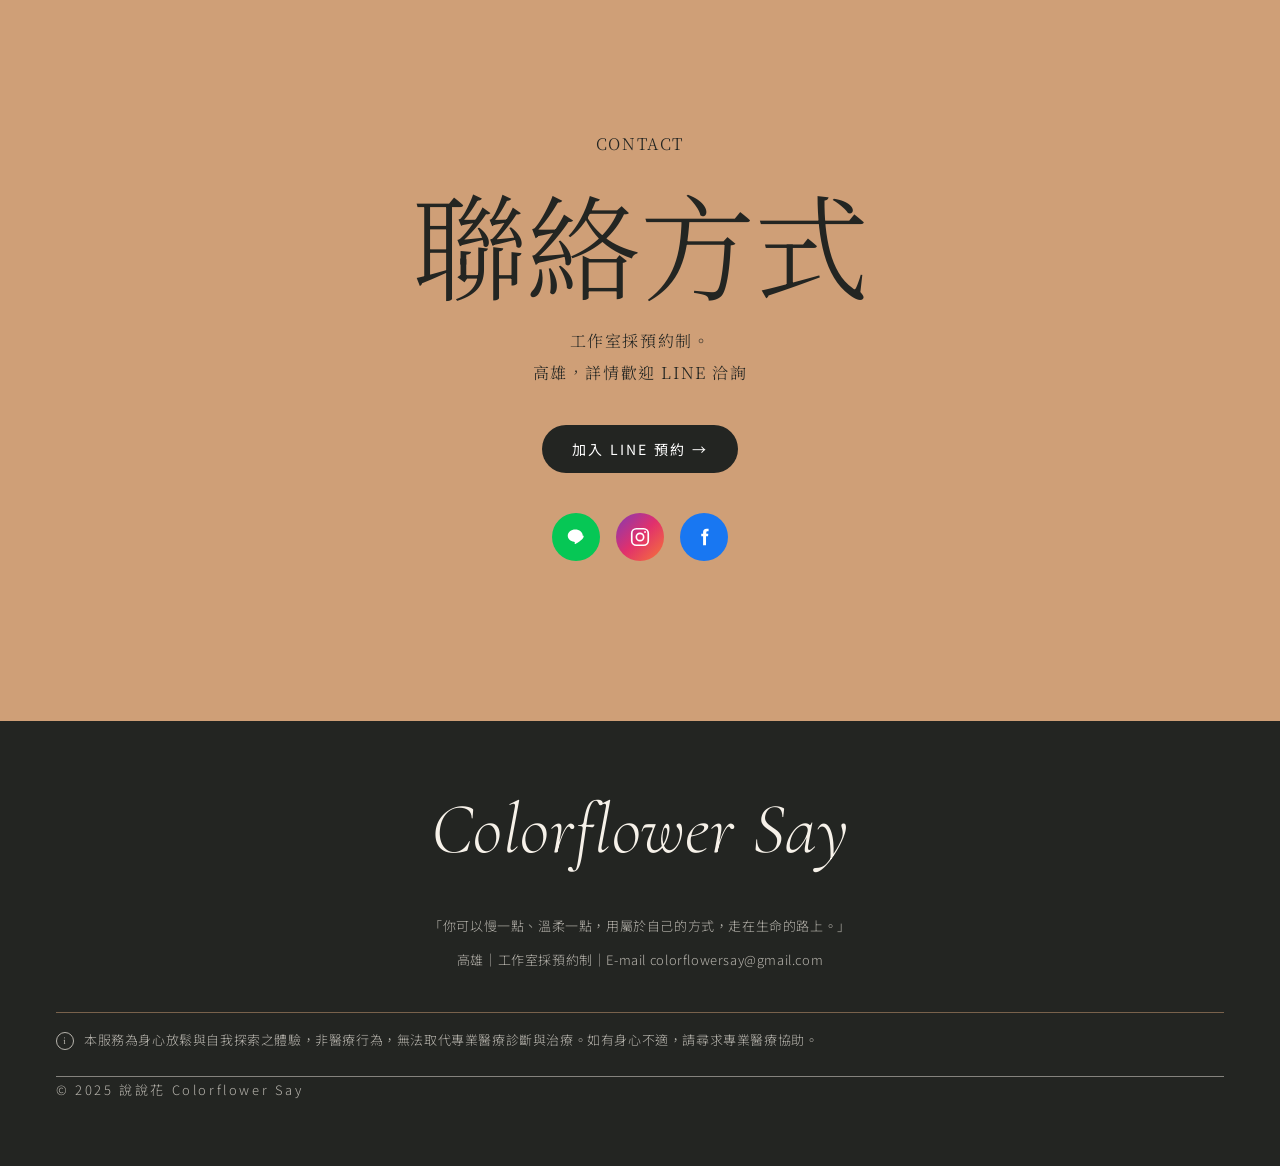
==== commit 50d0c6dc: "Remove the English description under the Mizuhiki label. Co-authored-by: j106226-star <j106226-star@" ====
--- a/index.html
+++ b/index.html
@@ -252,7 +252,6 @@
               <span class="no">06</span>
               <div>
                 <h3>水引飾品<span class="v4-cat-tag">Mizuhiki</span></h3>
-                <p class="v4-small">Traditional Japanese decorative cord for gift-wrapping</p>
                 <p class="v4-small">水引（みずひき）</p>
                 <p class="v4-teaser">親手編織的水引結，承載祝福與連結。</p>
                 <div class="v4-more" id="m6"><div><div class="v4-more-inner">
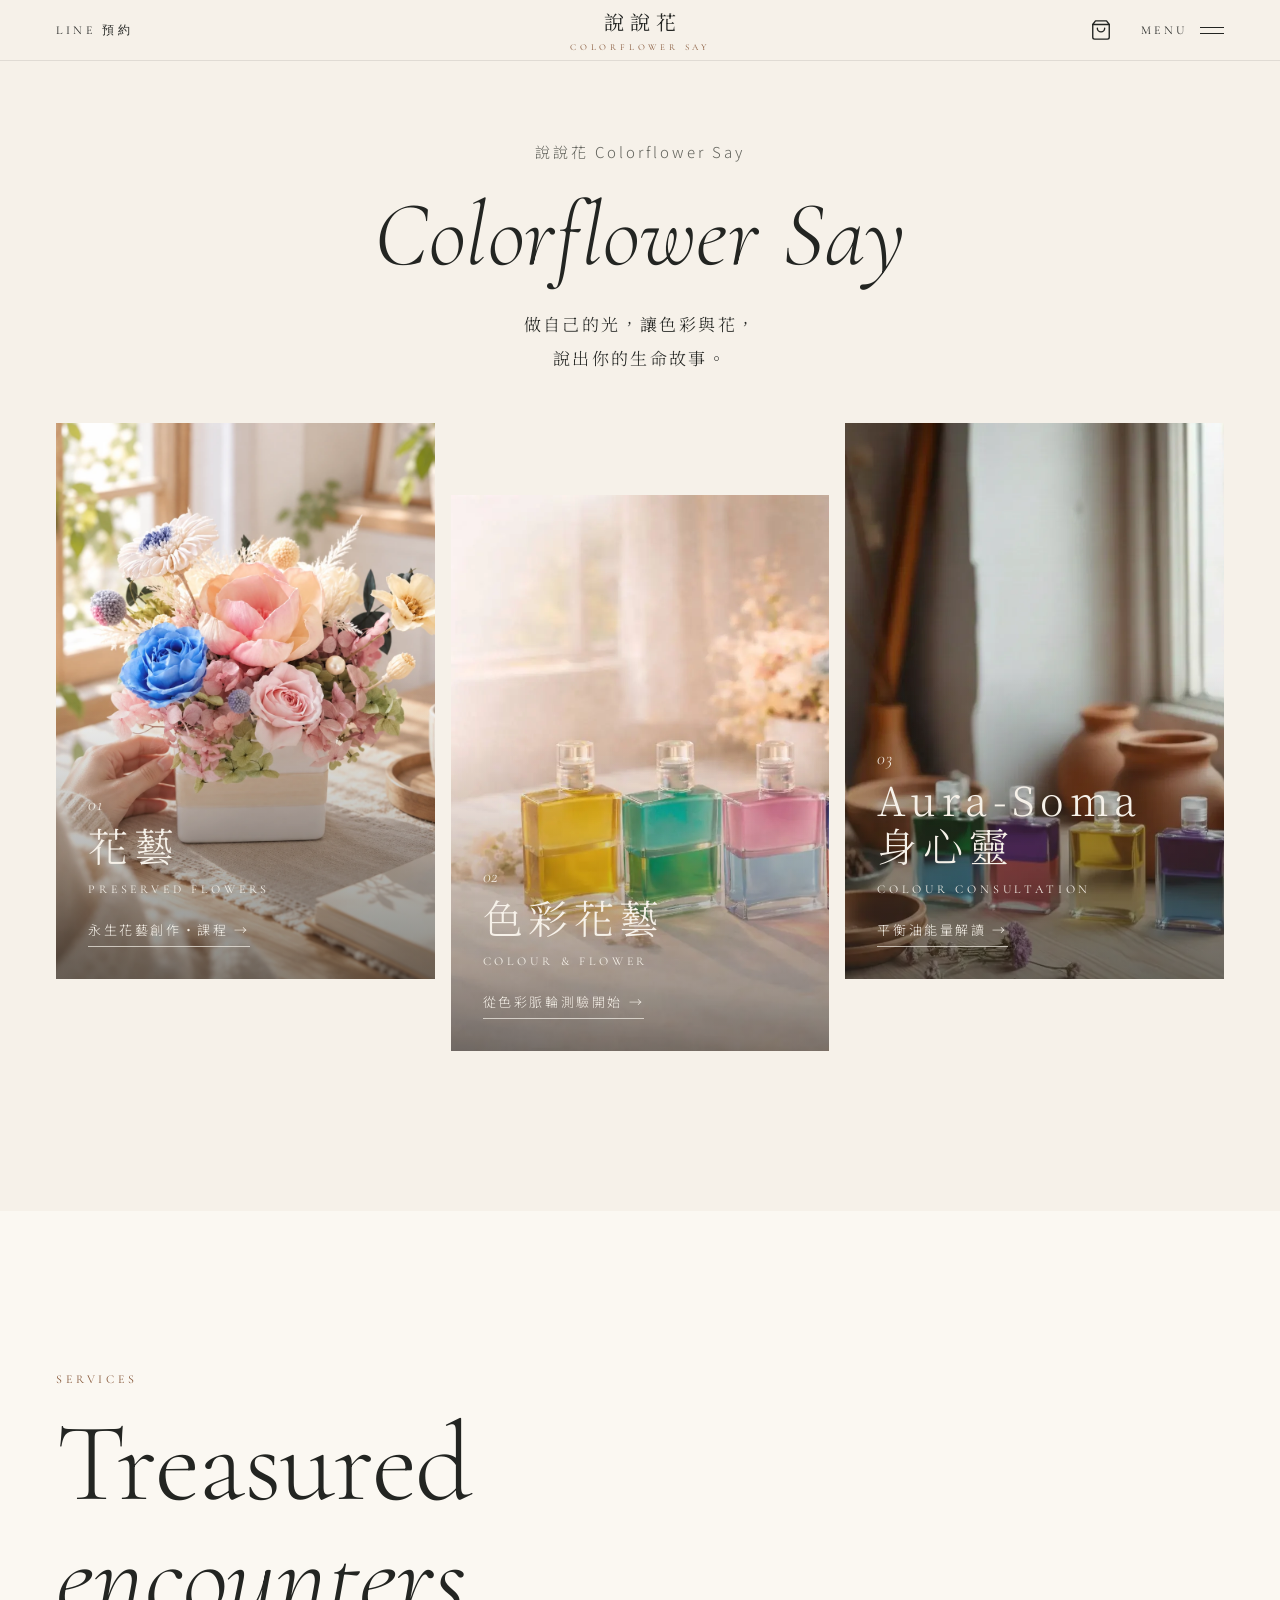
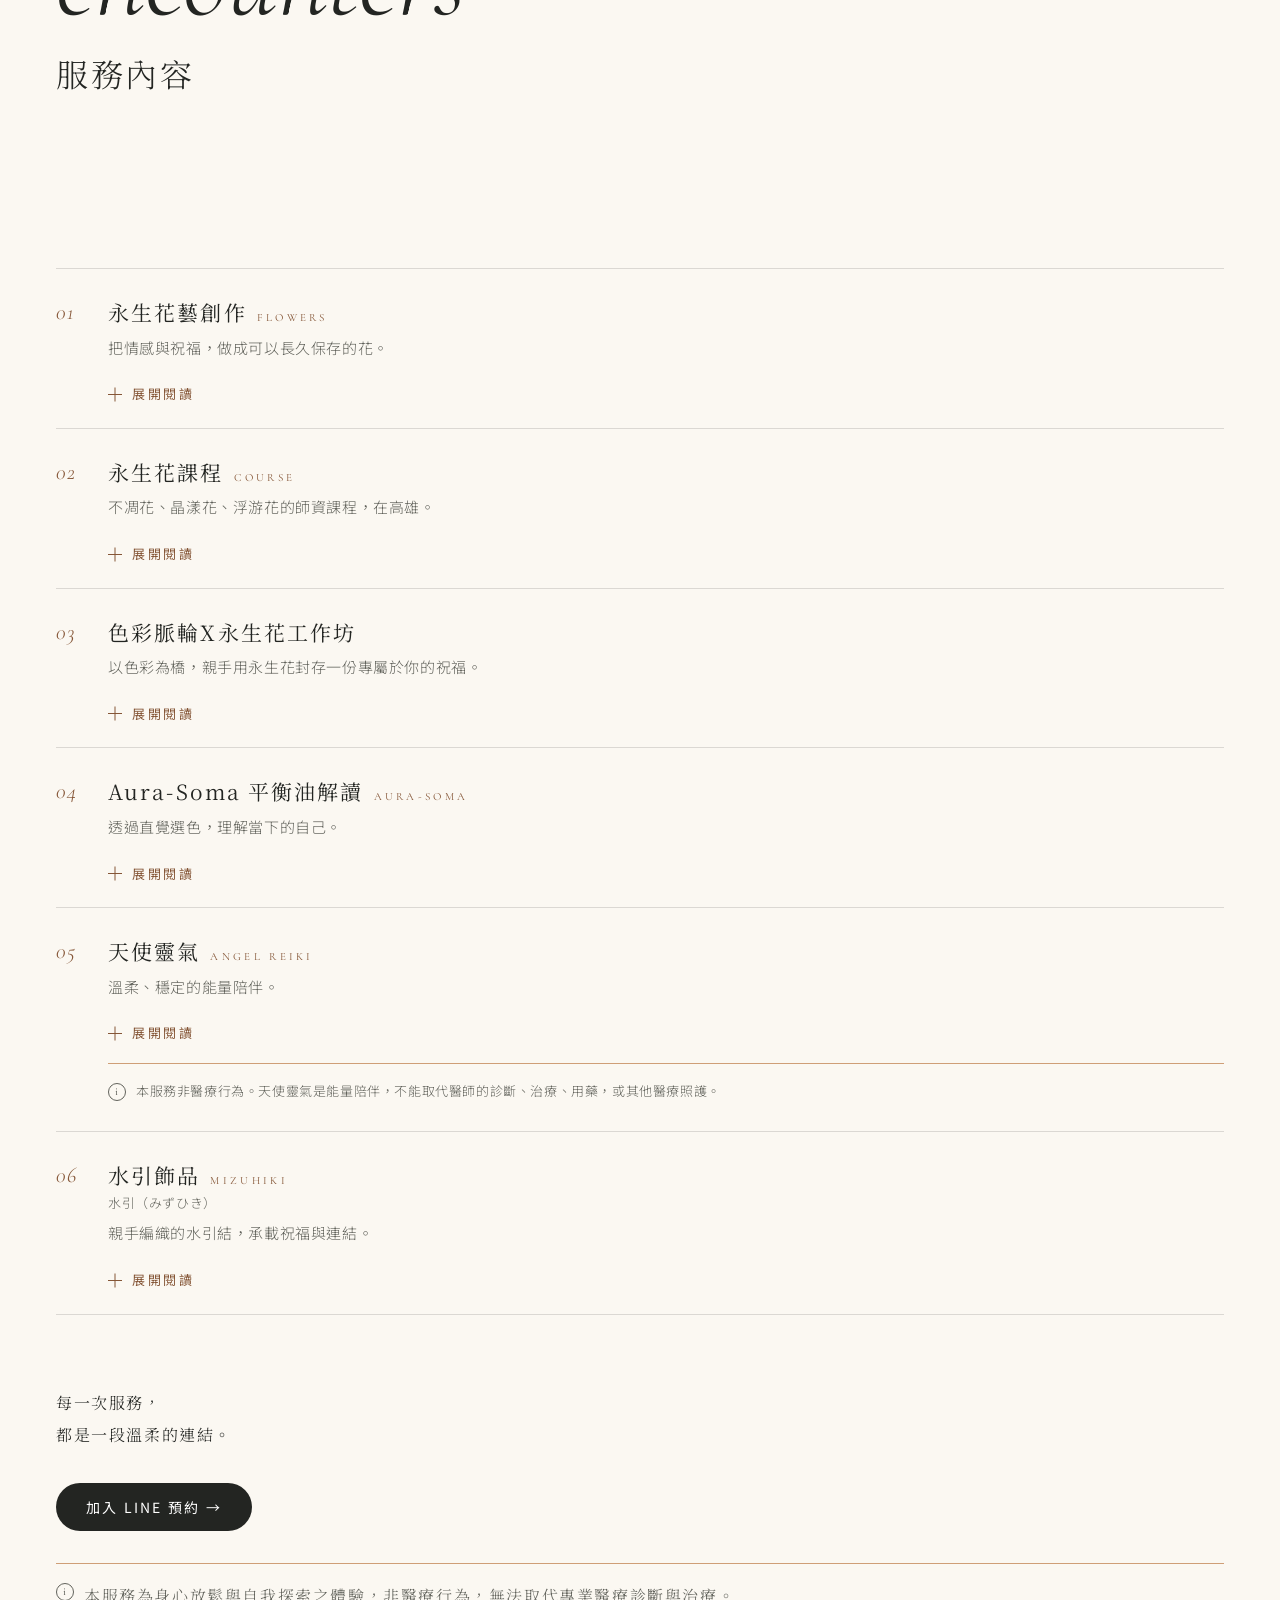
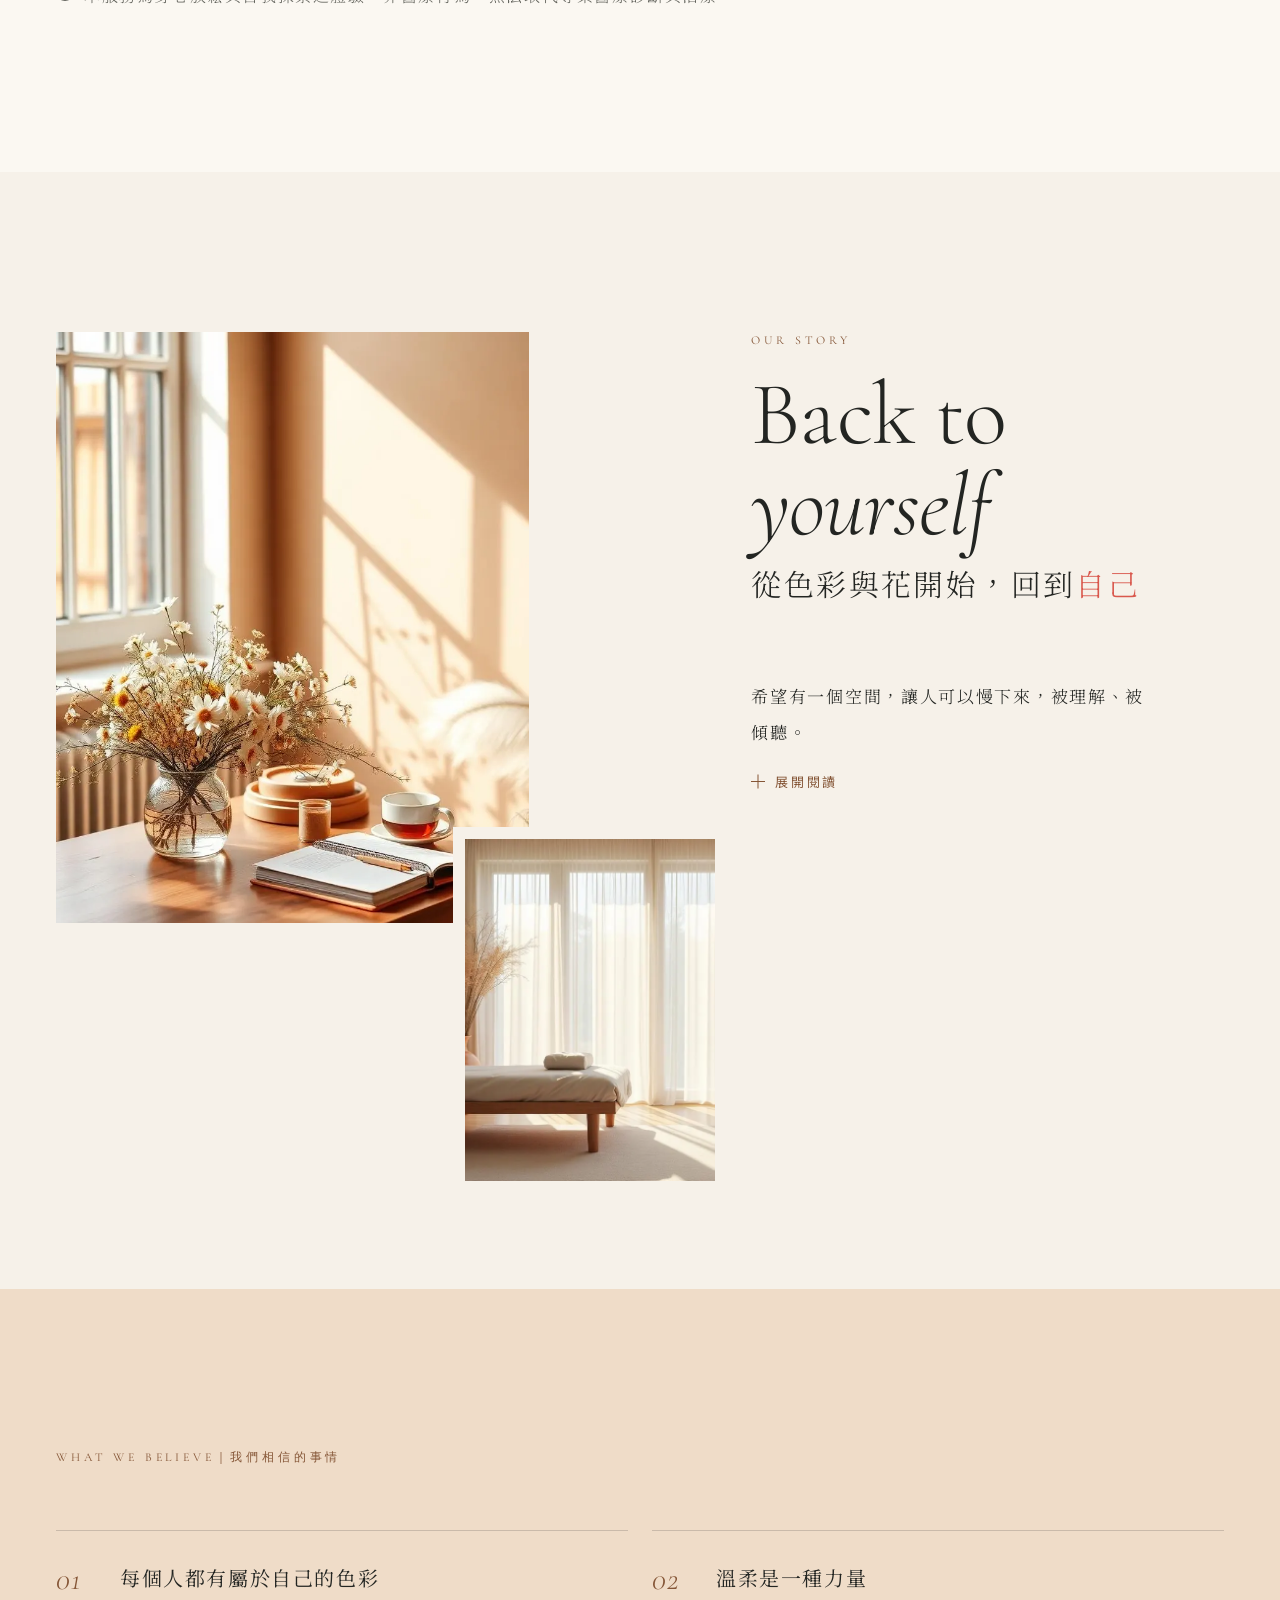
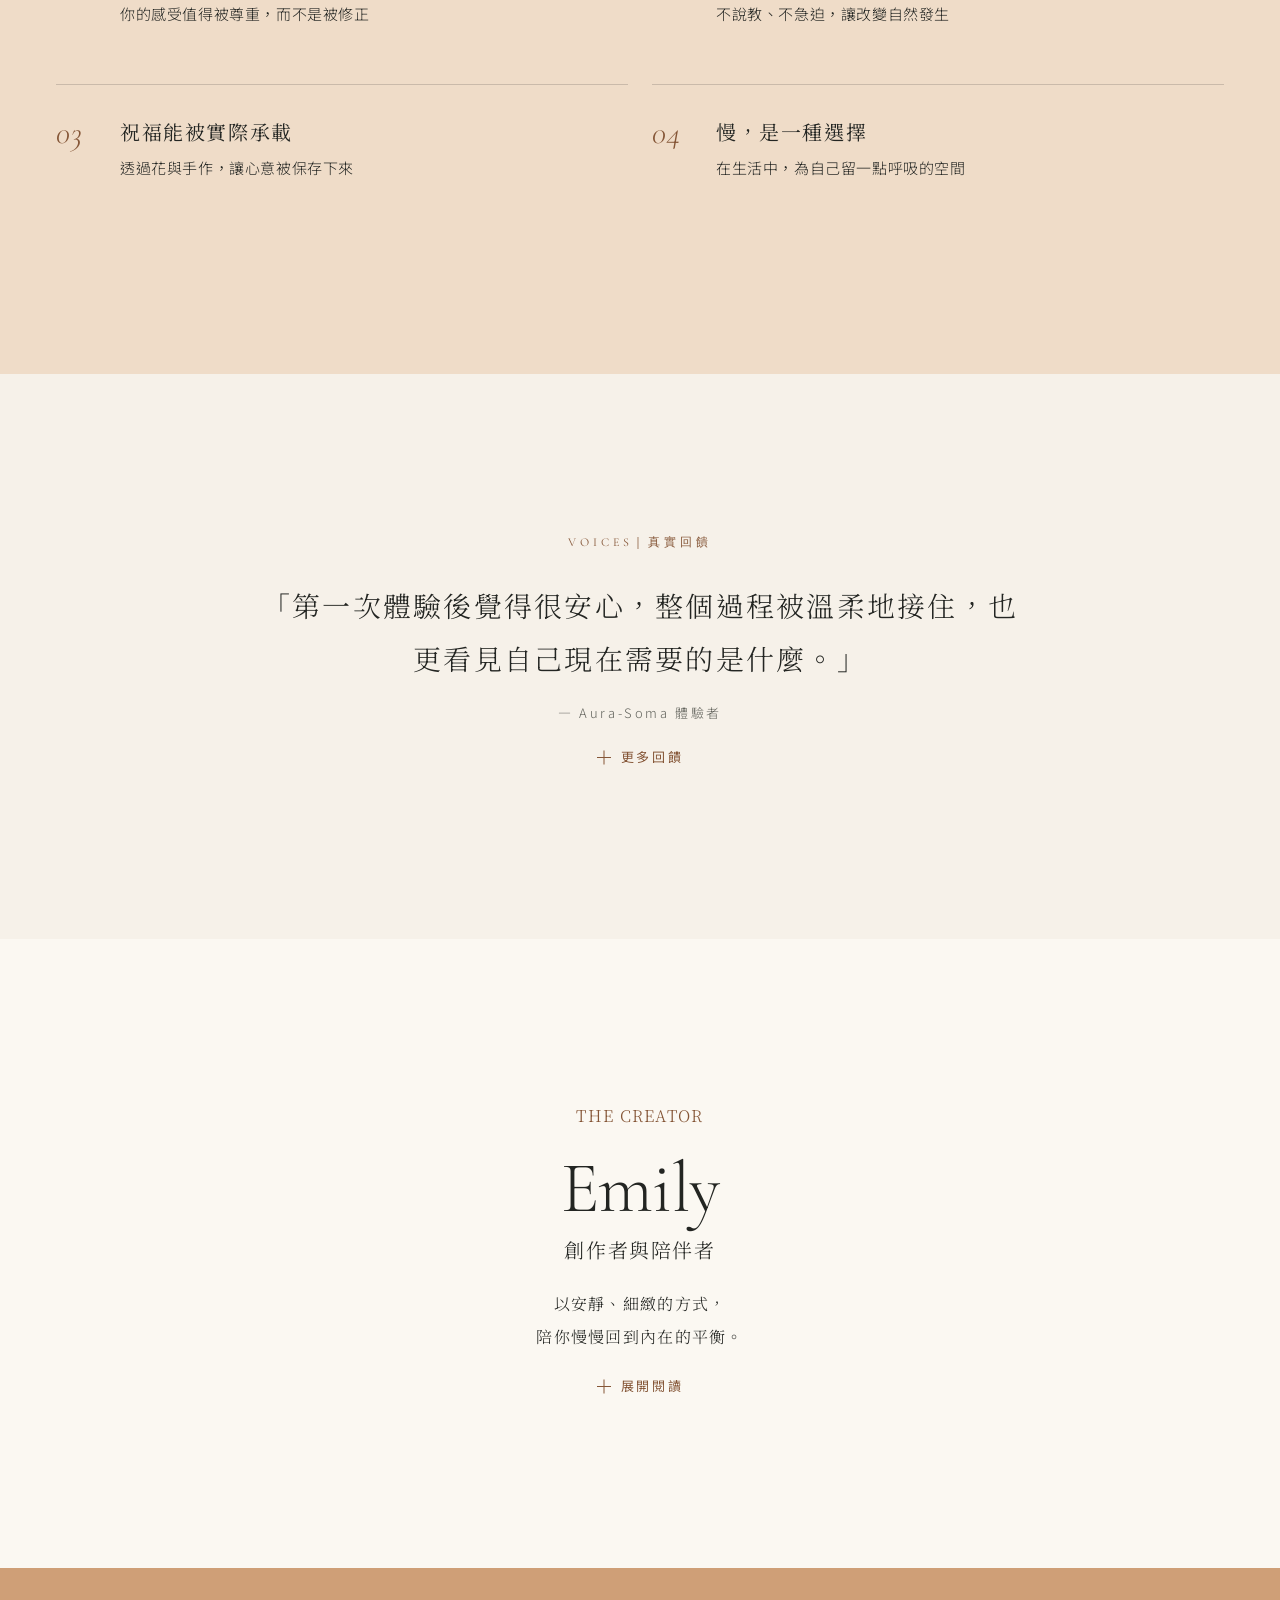
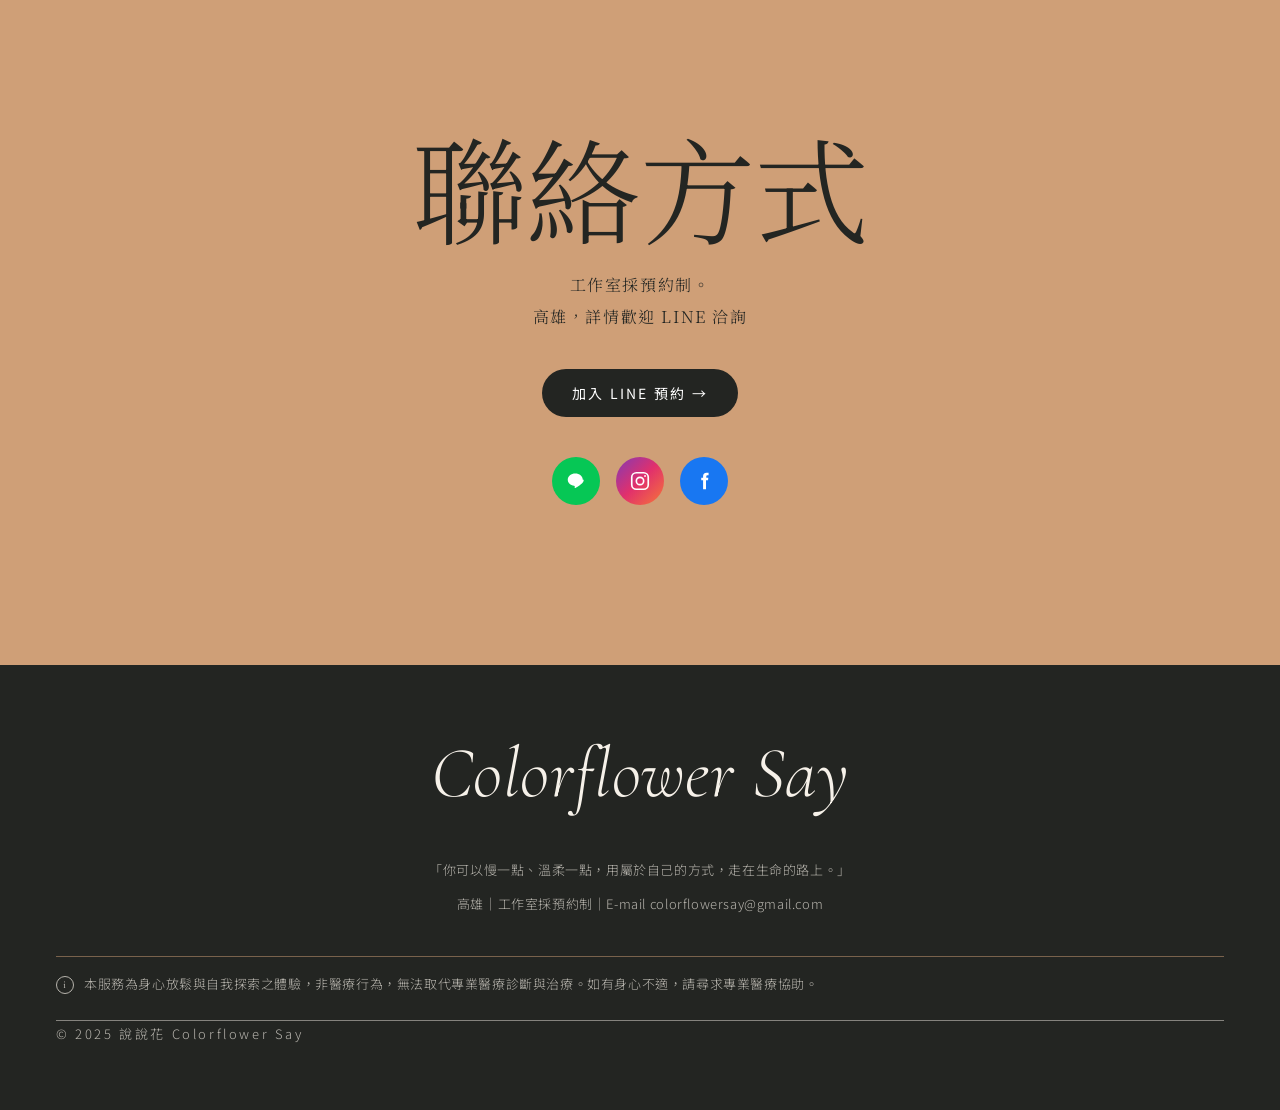
==== commit 9f8b260a: "Shorten the services heading and drop the Contact eyebrow. Co-authored-by: j106226-star <j106226-sta" ====
--- a/index.html
+++ b/index.html
@@ -143,7 +143,7 @@
         <div class="v4-wrap v4-grid">
           <div class="v4-svc-head">
             <p class="v4-label">Services</p>
-            <h2 class="v4-display">Treasured<br><em>encounters</em><span class="v4-tc">說說花的服務內容</span></h2>
+            <h2 class="v4-display">Treasured<br><em>encounters</em><span class="v4-tc">服務內容</span></h2>
           </div>
           <div class="v4-svc-list">
             <article class="v4-svc" id="service-2">
@@ -343,7 +343,6 @@
 
       <section class="v4-section v4-contact" id="contact">
         <div class="v4-wrap">
-          <p class="v4-label">Contact</p>
           <h2 class="v4-display">聯絡方式</h2>
           <p>工作室採預約制。<br>高雄，詳情歡迎 LINE 洽詢</p>
           <div style="margin-top:36px"><a class="v4-btn" href="https://line.me/R/ti/p/@917voqon" target="_blank" rel="noopener noreferrer">加入 LINE 預約 →</a></div>
--- a/assets/home.css
+++ b/assets/home.css
@@ -833,14 +833,10 @@
   text-align: center;
 }
 
-body[data-page="home"] .v4-contact .v4-label {
-  color: var(--ink);
-}
-
 body[data-page="home"] .v4-contact h2 {
   font-family: var(--serif);
   font-size: clamp(48px, 9vw, 120px);
-  margin: 24px 0;
+  margin: 0 0 24px;
 }
 
 body[data-page="home"] .v4-contact h2 .v4-tc {
